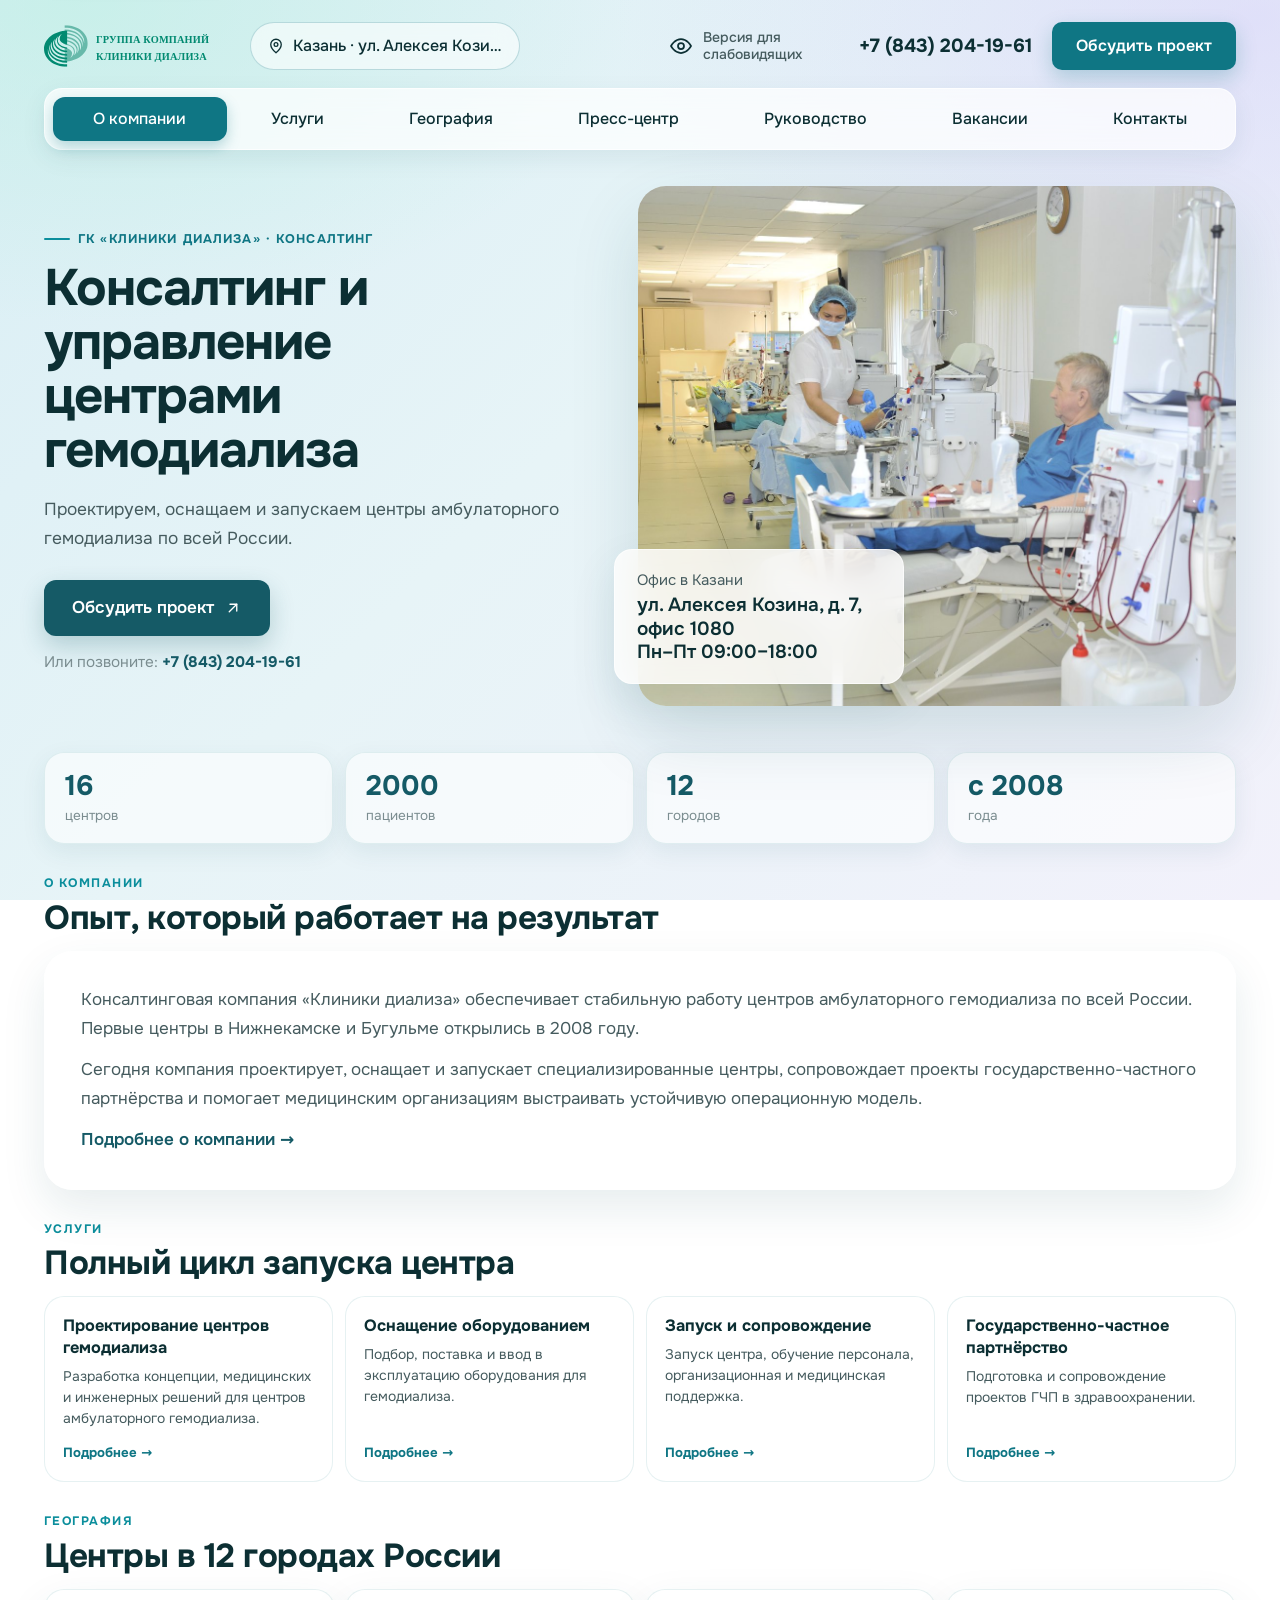
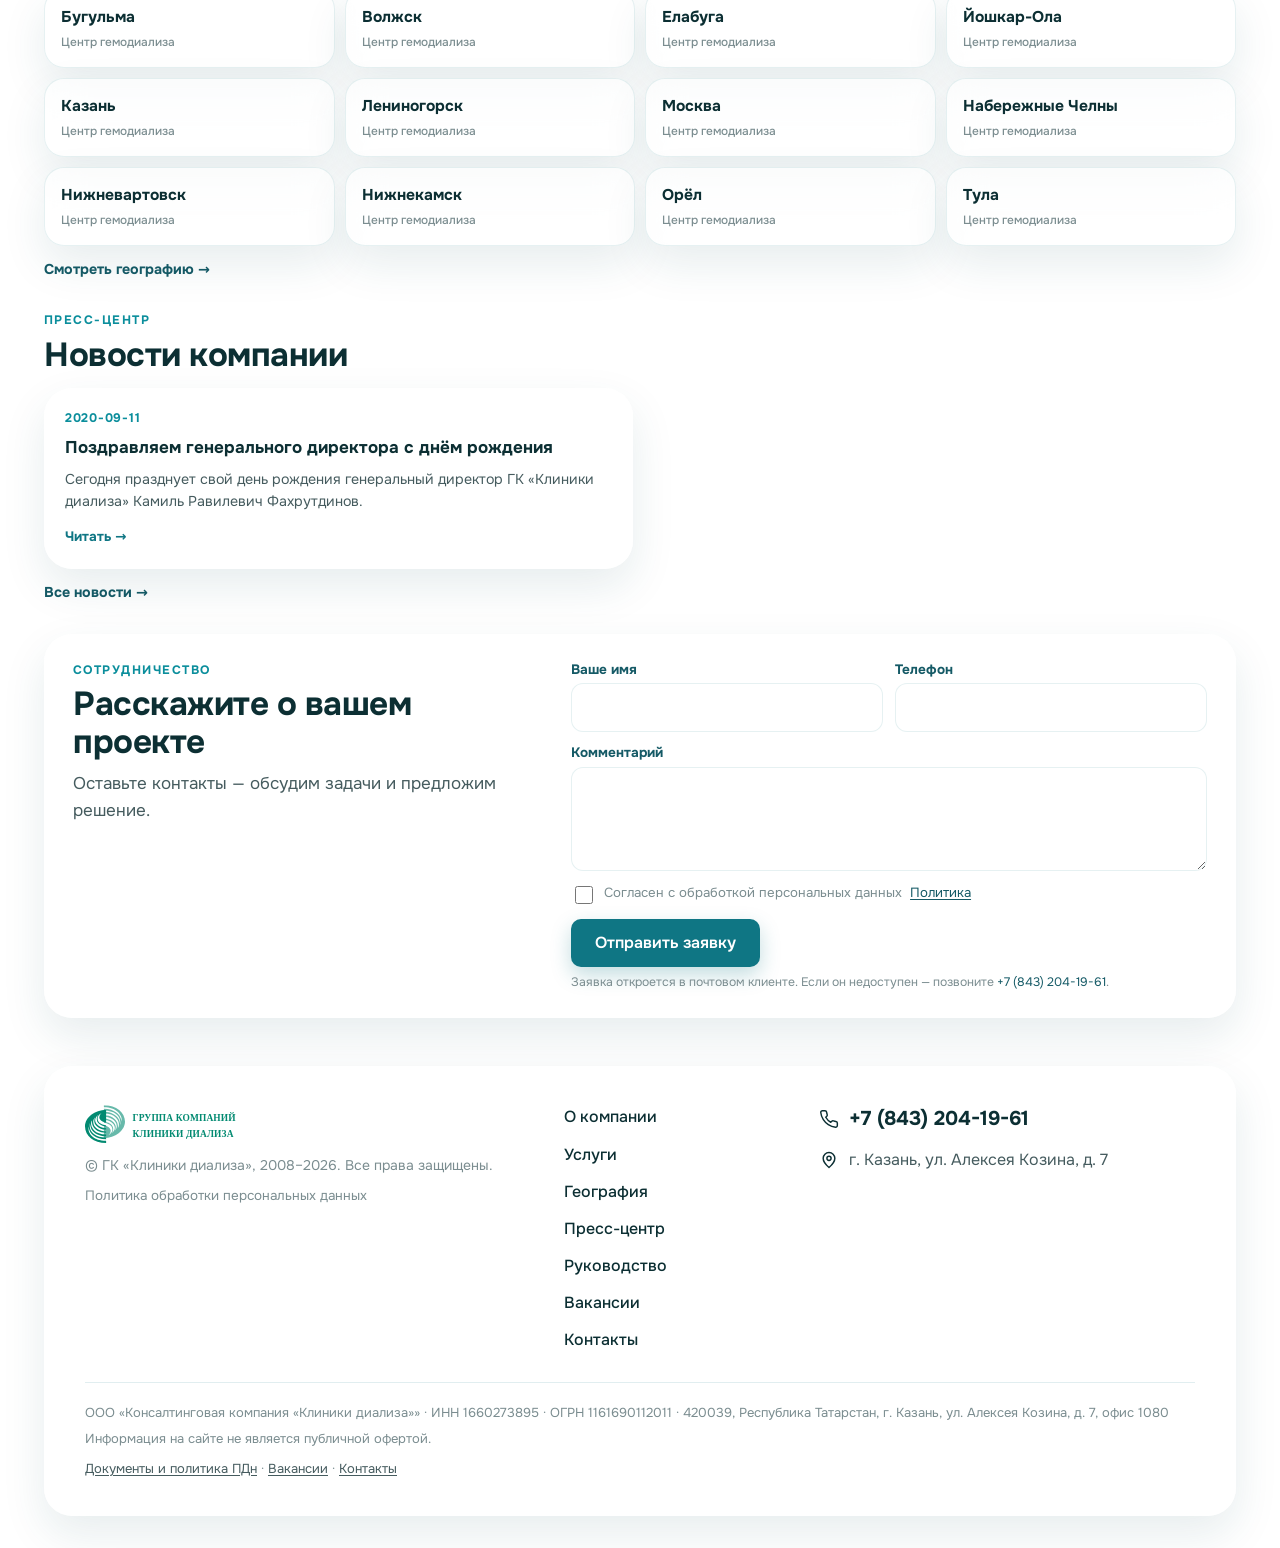
==== index.html @ ff7183f1 "feat: consulting site v2 in Dialam/DiameDika style from admin export" ====
<!DOCTYPE html>
<html lang="ru"><head><meta charset="utf-8"><meta name="viewport" content="width=device-width, initial-scale=1"><title>ГК «Клиники диализа» — консалтинг и управление центрами гемодиализа</title><meta name="description" content="Консалтинговая компания «Клиники диализа»: проектирование, оборудование и запуск центров амбулаторного гемодиализа в России."><link rel="icon" href="assets/img/favicon.ico"><link rel="stylesheet" href="css/base.css"><link rel="stylesheet" href="css/home.css"><link rel="stylesheet" href="css/inner.css"><link rel="stylesheet" href="css/contacts.css"><link rel="stylesheet" href="css/legal-pages.css"><link rel="stylesheet" href="css/diamedika.css"><link rel="stylesheet" href="css/consulting.css"><link rel="canonical" href="https://karpovai9696-spec.github.io/consulting-site-v2/"><meta name="robots" content="index,follow,max-image-preview:large"><meta property="og:type" content="website"><meta property="og:site_name" content="ГК «Клиники диализа»"><meta property="og:title" content="ГК «Клиники диализа» — консалтинг и управление центрами гемодиализа"><meta property="og:description" content="Консалтинговая компания «Клиники диализа»: проектирование, оборудование и запуск центров амбулаторного гемодиализа в России."><meta property="og:url" content="https://karpovai9696-spec.github.io/consulting-site-v2/"><meta property="og:locale" content="ru_RU"><script type="application/ld+json">{"@context": "https://schema.org", "@type": "Organization", "name": "ГК «Клиники диализа»", "url": "https://karpovai9696-spec.github.io/consulting-site-v2/", "telephone": "+7 (843) 204-19-61", "email": "uk.klinika@mail.ru", "address": {"@type": "PostalAddress", "streetAddress": "420039, Республика Татарстан, г. Казань, ул. Алексея Козина, д. 7, офис 1080", "addressCountry": "RU"}}</script></head><body><a href="#main-content" class="skip-link">Перейти к содержанию</a>  <header class="site-header">
    <div class="container">
      <div class="header-top">
        <a href="index.html" class="brand" aria-label="ГК «Клиники диализа» — на главную"><img src="assets/img/logo.svg" width="900" height="222" alt="ГК «Клиники диализа»" class="brand-logo"></a>
        <a href="kontakty.html" class="city-select"><svg class="icon icon--pin" width="24" height="24" viewBox="0 0 24 24" fill="none" stroke="currentColor" stroke-width="1.75" stroke-linecap="round" stroke-linejoin="round" aria-hidden="true"><path d="M12 21s-7-5.75-7-11a7 7 0 1 1 14 0c0 5.25-7 11-7 11z"></path><circle cx="12" cy="10" r="2.5"></circle></svg><span class="city-select__text">Казань · ул. Алексея Козина, 7</span></a>
        <div class="header-right">
          <button type="button" class="a11y-toggle" aria-pressed="false"><svg class="icon icon--eye" width="24" height="24" viewBox="0 0 24 24" fill="none" stroke="currentColor" stroke-width="1.75" stroke-linecap="round" stroke-linejoin="round" aria-hidden="true"><path d="M2 12s3.6-7 10-7 10 7 10 7-3.6 7-10 7-10-7-10-7Z"></path><circle cx="12" cy="12" r="3"></circle></svg><span class="a11y-toggle__label">Версия для слабовидящих</span></button>
          <a href="tel:+78432041961" class="header-phone">+7 (843) 204-19-61</a>
          <a href="kontakty.html#form" class="btn btn--primary header-cta">Обсудить проект</a>
          <button type="button" class="nav-toggle" aria-expanded="false" aria-controls="main-nav" aria-label="Открыть меню навигации"><svg class="icon icon--menu" width="24" height="24" viewBox="0 0 24 24" fill="none" stroke="currentColor" stroke-width="1.8" stroke-linecap="round" stroke-linejoin="round" aria-hidden="true"><path d="M4 7h16"></path><path d="M4 12h16"></path><path d="M4 17h16"></path></svg><svg class="icon icon--close" width="24" height="24" viewBox="0 0 24 24" fill="none" stroke="currentColor" stroke-width="1.8" stroke-linecap="round" stroke-linejoin="round" aria-hidden="true"><path d="M18 6 6 18"></path><path d="m6 6 12 12"></path></svg></button>
        </div>
      </div>
      <nav class="main-nav" id="main-nav" aria-label="Основная навигация"><ul class="nav-list"><li class="nav-item"><a href="index.html" class="nav-link is-active">О компании</a></li><li class="nav-item"><a href="uslugi.html" class="nav-link">Услуги</a></li><li class="nav-item"><a href="geografiya.html" class="nav-link">География</a></li><li class="nav-item"><a href="press.html" class="nav-link">Пресс-центр</a></li><li class="nav-item"><a href="rukovodstvo.html" class="nav-link">Руководство</a></li><li class="nav-item"><a href="vakansii.html" class="nav-link">Вакансии</a></li><li class="nav-item"><a href="kontakty.html" class="nav-link">Контакты</a></li></ul><div class="mobile-nav-extras"><div class="mobile-city-info"><svg class="icon icon--pin" width="24" height="24" viewBox="0 0 24 24" fill="none" stroke="currentColor" stroke-width="1.75" stroke-linecap="round" stroke-linejoin="round" aria-hidden="true"><path d="M12 21s-7-5.75-7-11a7 7 0 1 1 14 0c0 5.25-7 11-7 11z"></path><circle cx="12" cy="10" r="2.5"></circle></svg><span>Казань · ул. Алексея Козина, 7</span></div><div class="mobile-tools-row"><button type="button" class="a11y-toggle a11y-toggle--mobile" aria-pressed="false"><svg class="icon icon--eye" width="24" height="24" viewBox="0 0 24 24" fill="none" stroke="currentColor" stroke-width="1.75" stroke-linecap="round" stroke-linejoin="round" aria-hidden="true"><path d="M2 12s3.6-7 10-7 10 7 10 7-3.6 7-10 7-10-7-10-7Z"></path><circle cx="12" cy="12" r="3"></circle></svg><span class="a11y-toggle__label">Версия для слабовидящих</span></button></div><a href="kontakty.html#form" class="btn btn--primary mobile-cta">Обсудить проект</a></div></nav>
    </div>
  </header><main id="main-content" class="site-main"><div class="container"><section class="hero"><div class="hero-content"><span class="consult-kicker">ГК «Клиники диализа» · консалтинг</span><h1 class="hero-title">Консалтинг и управление центрами гемодиализа</h1><p class="hero-lead">Проектируем, оснащаем и запускаем центры амбулаторного гемодиализа по всей России.</p><div class="hero-actions"><a href="kontakty.html#form" class="btn btn--dark hero-btn"><span>Обсудить проект</span><svg class="icon icon--arrow-up-right" width="24" height="24" viewBox="0 0 24 24" fill="none" stroke="currentColor" stroke-width="1.8" stroke-linecap="round" stroke-linejoin="round" aria-hidden="true"><path d="M7 17 17 7"></path><path d="M8 7h9v9"></path></svg></a></div><div class="hero-note">Или позвоните: <a href="tel:+78432041961">+7 (843) 204-19-61</a></div></div><div class="hero-media"><div class="hero-photo-wrap"><img src="assets/img/hero.jpg" width="1600" height="1065" alt="Эксперты консалтинговой компании «Клиники диализа»" class="hero-photo" loading="eager" fetchpriority="high"></div><div class="hours-card glass-card"><p class="hours-card__label">Офис в Казани</p><p class="hours-card__days">ул. Алексея Козина, д. 7, офис 1080</p><p class="hours-card__time">Пн–Пт 09:00–18:00</p></div></div></section><div class="stats-row"><div class="stat-item"><strong>16</strong><span>центров</span></div><div class="stat-item"><strong>2000</strong><span>пациентов</span></div><div class="stat-item"><strong>12</strong><span>городов</span></div><div class="stat-item"><strong>с 2008</strong><span>года</span></div></div>
<section class="home-section" id="about"><div class="section-heading"><p class="eyebrow">О КОМПАНИИ</p><h2 class="section-title">Опыт, который работает на результат</h2></div><div class="content-card glass-card"><p>Консалтинговая компания «Клиники диализа» обеспечивает стабильную работу центров амбулаторного гемодиализа по всей России. Первые центры в Нижнекамске и Бугульме открылись в 2008 году.</p><p>Сегодня компания проектирует, оснащает и запускает специализированные центры, сопровождает проекты государственно-частного партнёрства и помогает медицинским организациям выстраивать устойчивую операционную модель.</p><p><a href="about.html">Подробнее о компании →</a></p></div></section>
<section class="home-section"><div class="section-heading"><p class="eyebrow">УСЛУГИ</p><h2 class="section-title">Полный цикл запуска центра</h2></div><div class="service-grid"><article class="service-card"><h3>Проектирование центров гемодиализа</h3><p>Разработка концепции, медицинских и инженерных решений для центров амбулаторного гемодиализа.</p><a href="uslugi.html">Подробнее →</a></article><article class="service-card"><h3>Оснащение оборудованием</h3><p>Подбор, поставка и ввод в эксплуатацию оборудования для гемодиализа.</p><a href="uslugi.html">Подробнее →</a></article><article class="service-card"><h3>Запуск и сопровождение</h3><p>Запуск центра, обучение персонала, организационная и медицинская поддержка.</p><a href="uslugi.html">Подробнее →</a></article><article class="service-card"><h3>Государственно-частное партнёрство</h3><p>Подготовка и сопровождение проектов ГЧП в здравоохранении.</p><a href="uslugi.html">Подробнее →</a></article></div></section>
<section class="home-section"><div class="section-heading"><p class="eyebrow">ГЕОГРАФИЯ</p><h2 class="section-title">Центры в 12 городах России</h2></div><div class="geo-grid"><a href="geografiya.html" class="geo-card glass-card"><span>Бугульма</span><small>Центр гемодиализа</small></a><a href="geografiya.html" class="geo-card glass-card"><span>Волжск</span><small>Центр гемодиализа</small></a><a href="geografiya.html" class="geo-card glass-card"><span>Елабуга</span><small>Центр гемодиализа</small></a><a href="geografiya.html" class="geo-card glass-card"><span>Йошкар-Ола</span><small>Центр гемодиализа</small></a><a href="geografiya.html" class="geo-card glass-card"><span>Казань</span><small>Центр гемодиализа</small></a><a href="geografiya.html" class="geo-card glass-card"><span>Лениногорск</span><small>Центр гемодиализа</small></a><a href="geografiya.html" class="geo-card glass-card"><span>Москва</span><small>Центр гемодиализа</small></a><a href="geografiya.html" class="geo-card glass-card"><span>Набережные Челны</span><small>Центр гемодиализа</small></a><a href="geografiya.html" class="geo-card glass-card"><span>Нижневартовск</span><small>Центр гемодиализа</small></a><a href="geografiya.html" class="geo-card glass-card"><span>Нижнекамск</span><small>Центр гемодиализа</small></a><a href="geografiya.html" class="geo-card glass-card"><span>Орёл</span><small>Центр гемодиализа</small></a><a href="geografiya.html" class="geo-card glass-card"><span>Тула</span><small>Центр гемодиализа</small></a></div><p class="section-more"><a href="geografiya.html">Смотреть географию →</a></p></section>
<section class="home-section"><div class="section-heading"><p class="eyebrow">ПРЕСС-ЦЕНТР</p><h2 class="section-title">Новости компании</h2></div><div class="news-list"><article class="news-card glass-card"><p class="news-card__date">2020-09-11</p><h3 class="news-card__title">Поздравляем генерального директора с днём рождения</h3><p class="news-card__text">Сегодня празднует свой день рождения генеральный директор ГК «Клиники диализа» Камиль Равилевич Фахрутдинов.</p><a class="news-card__link" href="press.html">Читать →</a></article></div><p class="section-more"><a href="press.html">Все новости →</a></p></section>
<section class="home-section" id="form"><div class="form-card glass-card"><div><p class="eyebrow">СОТРУДНИЧЕСТВО</p><h2 class="section-title">Расскажите о вашем проекте</h2><p class="muted">Оставьте контакты — обсудим задачи и предложим решение.</p></div><form id="appointment-form" class="simple-form" novalidate><label class="field"><span>Ваше имя</span><input class="input" type="text" name="name" autocomplete="name" required></label><label class="field"><span>Телефон</span><input class="input" type="tel" name="phone" inputmode="tel" autocomplete="tel" required></label><label class="field field--full"><span>Комментарий</span><textarea class="input" name="message" rows="3"></textarea></label><div class="consent"><input type="checkbox" id="form-consent" name="consent" required><label for="form-consent">Согласен с обработкой персональных данных</label><a href="dokumenty.html" class="consent__link">Политика</a></div><button type="submit" class="btn btn--primary">Отправить заявку</button><p class="form-note">Заявка откроется в почтовом клиенте. Если он недоступен — позвоните <a href="tel:+78432041961">+7 (843) 204-19-61</a>.</p><p class="form-alert" id="form-error" role="alert" hidden>Укажите имя, корректный телефон и согласие.</p><p class="form-success" id="form-success" role="status" aria-live="polite" hidden></p></form></div></section></div></main>  <footer class="site-footer"><div class="container"><div class="footer-card glass-card">
    <div class="footer-grid">
      <div class="footer-brand"><a href="index.html" class="footer-logo-link"><img src="assets/img/logo.svg" width="900" height="222" alt="ГК «Клиники диализа»" class="footer-logo"></a><p class="footer-copy">© ГК «Клиники диализа», 2008–2026. Все права защищены.</p><a href="dokumenty.html" class="footer-policy">Политика обработки персональных данных</a></div>
      <nav class="footer-nav" aria-label="Навигация в подвале"><ul class="footer-nav__list"><li><a href="index.html" class="footer-nav__link">О компании</a></li><li><a href="uslugi.html" class="footer-nav__link">Услуги</a></li><li><a href="geografiya.html" class="footer-nav__link">География</a></li><li><a href="press.html" class="footer-nav__link">Пресс-центр</a></li><li><a href="rukovodstvo.html" class="footer-nav__link">Руководство</a></li><li><a href="vakansii.html" class="footer-nav__link">Вакансии</a></li><li><a href="kontakty.html" class="footer-nav__link">Контакты</a></li></ul></nav>
      <div class="footer-contacts"><a href="tel:+78432041961" class="footer-phone"><svg class="icon icon--phone" width="24" height="24" viewBox="0 0 24 24" fill="none" stroke="currentColor" stroke-width="1.75" stroke-linecap="round" stroke-linejoin="round" aria-hidden="true"><path d="M22 16.92v3a2 2 0 0 1-2.18 2 19.79 19.79 0 0 1-8.63-3.07 19.5 19.5 0 0 1-6-6 19.79 19.79 0 0 1-3.07-8.67A2 2 0 0 1 4.11 2h3a2 2 0 0 1 2 1.72 12.84 12.84 0 0 0 .7 2.81 2 2 0 0 1-.45 2.11L8.09 9.91a16 16 0 0 0 6 6l1.27-1.27a2 2 0 0 1 2.11-.45 12.84 12.84 0 0 0 2.81.7A2 2 0 0 1 22 16.92z"></path></svg><span>+7 (843) 204-19-61</span></a><p class="footer-address"><svg class="icon icon--pin" width="24" height="24" viewBox="0 0 24 24" fill="none" stroke="currentColor" stroke-width="1.75" stroke-linecap="round" stroke-linejoin="round" aria-hidden="true"><path d="M12 21s-7-5.75-7-11a7 7 0 1 1 14 0c0 5.25-7 11-7 11z"></path><circle cx="12" cy="10" r="2.5"></circle></svg><span>г. Казань, ул. Алексея Козина, д. 7</span></p></div>
      <div class="footer-emblem"><a href="dokumenty.html" class="footer-emblem__link" aria-label="Документы и реквизиты"><img src="assets/img/logo.svg" width="900" height="222" alt="" class="footer-emblem__img"></a></div>
    </div>
    <div class="footer-legal"><p class="footer-legal__line">ООО «Консалтинговая компания «Клиники диализа»» · ИНН 1660273895 · ОГРН 1161690112011 · 420039, Республика Татарстан, г. Казань, ул. Алексея Козина, д. 7, офис 1080</p><p class="footer-legal__line">Информация на сайте не является публичной офертой.</p><p class="footer-legal__links"><a href="dokumenty.html">Документы и политика ПДн</a> · <a href="vakansii.html">Вакансии</a> · <a href="kontakty.html">Контакты</a></p></div>
  </div></div></footer><script src="js/main.js"></script><script src="js/forms.js"></script></body></html>
---- css/base.css ----
/* ===== FONTS (LOCAL) ===== */
@font-face{font-family:'Onest';font-style:normal;font-weight:400 700;font-display:swap;src:url('../assets/fonts/onest-cyrillic.woff2') format('woff2');unicode-range:U+0301,U+0400-045F,U+0490-0491,U+04B0-04B1,U+2116;}
@font-face{font-family:'Onest';font-style:normal;font-weight:400 700;font-display:swap;src:url('../assets/fonts/onest-latin.woff2') format('woff2');unicode-range:U+0000-00FF,U+0131,U+0152-0153,U+02BB-02BC,U+02C6,U+02DA,U+02DC,U+0304,U+0308,U+0329,U+2000-206F,U+20AC,U+2122,U+2191,U+2193,U+2212,U+2215,U+FEFF,U+FFFD;}

/* ===== DESIGN TOKENS ===== */
:root {
  --font: 'Onest', system-ui, -apple-system, 'Segoe UI', Roboto, Arial, sans-serif;
  --ink: #0c2f33;
  --text: #455b5e;
  --muted: #7b8d90;
  --teal-800: #155a66;
  --teal-700: #0f7684;
  --teal-600: #0b8e9c;
  --teal-100: #d9eef3;
  --teal-050: #eaf5f8;
  --green-100: #b9f5c9;
  --green-700: #1d6b36;
  --green-dot: #28a44d;
  --card: rgba(255, 255, 255, 0.72);
  --card-strong: rgba(255, 255, 255, 0.90);
  --border: rgba(15, 118, 132, 0.10);
  --shadow-sm: 0 8px 24px rgba(15, 80, 88, 0.08);
  --shadow-md: 0 18px 44px rgba(15, 80, 88, 0.10);
  --shadow-lg: 0 30px 70px rgba(15, 80, 88, 0.14);
  --r-xs: 10px;
  --r-sm: 14px;
  --r-md: 20px;
  --r-lg: 28px;
  --r-pill: 999px;
  --container: 1240px;
  --pad: 24px;
}

/* ===== RESET & BASE ===== */
*,
*::before,
*::after {
  box-sizing: border-box;
}

html {
  font-size: 17px;
  -webkit-text-size-adjust: 100%;
  scroll-behavior: smooth;
}

body {
  margin: 0;
  min-height: 100vh;
  display: flex;
  flex-direction: column;
  font-family: var(--font);
  font-size: 1rem;
  font-weight: 400;
  line-height: 1.6;
  color: var(--text);
  background:
    radial-gradient(900px 520px at 6% 0%, rgba(186, 240, 224, 0.55), transparent 62%),
    radial-gradient(1000px 620px at 98% 2%, rgba(214, 205, 250, 0.50), transparent 64%),
    linear-gradient(135deg, #d9eef5 0%, #e7f4f7 46%, #f2f1fb 100%);
  background-attachment: fixed;
}

::selection {
  background-color: var(--teal-100);
  color: var(--ink);
}

img,
svg {
  display: block;
  max-width: 100%;
}

img {
  height: auto;
}

h1,
h2,
h3,
h4,
p,
ul,
ol {
  margin: 0;
}

ul,
ol {
  padding: 0;
  list-style: none;
}

a {
  color: inherit;
  text-decoration: none;
  transition: color 0.18s ease, background-color 0.18s ease, border-color 0.18s ease, box-shadow 0.18s ease;
}

button,
input,
textarea,
select {
  font: inherit;
  color: inherit;
}

button {
  cursor: pointer;
  background: none;
  border: none;
  padding: 0;
}

:focus-visible {
  outline: 2px solid var(--teal-700);
  outline-offset: 3px;
}

[hidden] {
  display: none;
}

/* ===== TYPOGRAPHY & UTILITIES ===== */
h1,
h2,
h3,
h4 {
  color: var(--ink);
}

.section-title {
  font-size: clamp(1.529rem, 2.6vw, 2.118rem);
  font-weight: 700;
  line-height: 1.15;
  letter-spacing: -0.015em;
  color: var(--ink);
}

.container {
  width: 100%;
  max-width: var(--container);
  margin: 0 auto;
  padding: 0 var(--pad);
}

.site-main {
  flex: 1 0 auto;
}

.skip-link {
  position: absolute;
  top: -100px;
  left: var(--pad);
  z-index: 1000;
  padding: 10px 18px;
  background-color: var(--teal-800);
  color: #ffffff;
  font-size: 0.941rem;
  font-weight: 600;
  border-radius: var(--r-xs);
  box-shadow: var(--shadow-md);
  transition: top 0.18s ease;
}

.skip-link:focus {
  top: 12px;
  outline: 2px solid #ffffff;
  outline-offset: 2px;
}

.glass-card {
  background: var(--card);
  backdrop-filter: blur(18px);
  -webkit-backdrop-filter: blur(18px);
  border: 1px solid rgba(255, 255, 255, 0.65);
  border-radius: var(--r-lg);
  box-shadow: var(--shadow-md);
}

.icon {
  flex-shrink: 0;
}

/* ===== SHARED UTILITIES & STATUS ===== */
.sr-only {
  position: absolute;
  width: 1px;
  height: 1px;
  padding: 0;
  margin: -1px;
  overflow: hidden;
  clip: rect(0, 0, 0, 0);
  white-space: nowrap;
  border: 0;
}

.status {
  margin-top: 10px;
  display: inline-flex;
  align-items: center;
  gap: 8px;
  padding: 5px 12px;
  border-radius: var(--r-pill);
  background-color: #d9f7dd;
  color: #256b34;
  font-size: 0.824rem;
  font-weight: 600;
  line-height: 1.2;
}

.status__dot {
  width: 8px;
  height: 8px;
  border-radius: 50%;
  background-color: var(--green-dot);
  flex-shrink: 0;
}

.status.is-closed {
  background-color: #e4eaec;
  color: #526366;
}

.status.is-closed .status__dot {
  background-color: #8c9ea1;
}

/* ===== BUTTONS ===== */
.btn {
  display: inline-flex;
  align-items: center;
  justify-content: center;
  gap: 10px;
  font-size: 0.941rem;
  font-weight: 600;
  line-height: 1.2;
  border-radius: var(--r-xs);
  text-align: center;
  white-space: nowrap;
  transition: background-color 0.18s ease, color 0.18s ease, box-shadow 0.18s ease, transform 0.15s ease;
}

.btn--primary {
  height: 48px;
  padding: 0 24px;
  background-color: var(--teal-700);
  color: #ffffff;
  border-radius: var(--r-xs);
  box-shadow: 0 8px 20px rgba(15, 118, 132, 0.25);
}

.btn--primary:hover {
  background-color: var(--teal-800);
}

.btn--dark {
  height: 56px;
  padding: 0 28px;
  background-color: var(--teal-800);
  color: #ffffff;
  font-size: 1rem;
  font-weight: 600;
  border-radius: 12px;
  box-shadow: 0 10px 24px rgba(21, 90, 102, 0.24);
}

.btn--dark:hover {
  background-color: var(--ink);
}

.btn--pale {
  height: 48px;
  padding: 0 22px;
  background-color: var(--teal-100);
  color: var(--ink);
  font-size: 0.941rem;
  font-weight: 500;
  border-radius: var(--r-pill);
}

.btn--pale:hover {
  background-color: #c5e5ed;
}

/* ===== HEADER ===== */
.site-header {
  padding-top: 22px;
  position: relative;
  z-index: 100;
}

.header-top {
  display: flex;
  align-items: center;
  gap: 20px;
  margin-bottom: 18px;
}

.brand {
  display: inline-flex;
  align-items: center;
  flex-shrink: 0;
  border-radius: var(--r-xs);
}

.brand-logo {
  height: 46px;
  width: auto;
}

/* City Switcher */
.city-switcher {
  position: relative;
  flex-shrink: 0;
}

.city-select {
  display: inline-flex;
  align-items: center;
  gap: 8px;
  height: 48px;
  padding: 0 16px;
  background: rgba(255, 255, 255, 0.58);
  backdrop-filter: blur(12px);
  -webkit-backdrop-filter: blur(12px);
  border: 1px solid rgba(15, 118, 132, 0.24);
  border-radius: var(--r-pill);
  color: var(--ink);
  font-size: 0.941rem;
  font-weight: 500;
  transition: background-color 0.18s ease, border-color 0.18s ease, box-shadow 0.18s ease;
}

.city-select:hover {
  background: rgba(255, 255, 255, 0.85);
  border-color: var(--teal-700);
}

.city-select .icon--pin {
  width: 18px;
  height: 18px;
  color: var(--ink);
}

.city-select .icon--chevron {
  width: 18px;
  height: 18px;
  color: var(--text);
  transition: transform 0.2s ease;
}

.city-select[aria-expanded="true"] .icon--chevron {
  transform: rotate(180deg);
}

.city-menu {
  position: absolute;
  top: calc(100% + 8px);
  left: 0;
  width: 310px;
  padding: 8px;
  background: var(--card-strong);
  backdrop-filter: blur(20px);
  -webkit-backdrop-filter: blur(20px);
  border: 1px solid rgba(255, 255, 255, 0.8);
  border-radius: var(--r-md);
  box-shadow: var(--shadow-md);
  z-index: 120;
}

.city-menu__item + .city-menu__item {
  margin-top: 4px;
}

.city-menu__option {
  width: 100%;
  display: flex;
  align-items: center;
  justify-content: space-between;
  gap: 12px;
  padding: 10px 12px;
  border-radius: 12px;
  text-align: left;
}

a.city-menu__option {
  color: inherit;
  text-decoration: none;
}

a.city-menu__option:hover {
  background-color: var(--teal-050);
}

.city-menu__option.is-current {
  background-color: var(--teal-050);
  color: var(--ink);
}

.city-menu__option.is-current:hover {
  background-color: var(--teal-100);
}

.city-menu__option.is-disabled {
  color: var(--muted);
  cursor: not-allowed;
}

.city-menu__info {
  display: flex;
  flex-direction: column;
  gap: 2px;
}

.city-menu__name {
  font-size: 0.941rem;
  font-weight: 600;
  color: var(--ink);
}

.city-menu__option.is-disabled .city-menu__name {
  color: var(--text);
  font-weight: 500;
}

.city-menu__addr {
  font-size: 0.824rem;
  color: var(--muted);
}

.city-menu__Option-check,
.city-menu .icon--check {
  width: 18px;
  height: 18px;
  color: var(--teal-700);
}

.city-menu__badge {
  font-size: 0.765rem;
  font-weight: 500;
  color: var(--muted);
  background: rgba(123, 141, 144, 0.14);
  padding: 2px 8px;
  border-radius: var(--r-pill);
}

/* Header Right Group */
.header-right {
  margin-left: auto;
  display: flex;
  align-items: center;
  gap: 20px;
}

.a11y-toggle {
  display: inline-flex;
  align-items: center;
  gap: 10px;
  padding: 6px 10px;
  border-radius: var(--r-xs);
  color: var(--text);
  font-size: 0.824rem;
  font-weight: 500;
  line-height: 1.2;
  text-align: left;
  transition: background-color 0.18s ease, color 0.18s ease;
}

.a11y-toggle:hover {
  color: var(--ink);
  background-color: rgba(255, 255, 255, 0.55);
}

.a11y-toggle .icon--eye {
  width: 24px;
  height: 24px;
  color: var(--ink);
}

.a11y-toggle__label {
  max-width: 7.4rem;
}

.search-btn {
  width: 40px;
  height: 40px;
  border-radius: 50%;
  display: inline-flex;
  align-items: center;
  justify-content: center;
  background: rgba(255, 255, 255, 0.6);
  border: 1px solid rgba(15, 118, 132, 0.18);
  color: var(--ink);
  flex-shrink: 0;
}

.search-btn:hover {
  background: rgba(255, 255, 255, 0.9);
  border-color: var(--teal-700);
  color: var(--teal-700);
}

.search-btn .icon--search {
  width: 20px;
  height: 20px;
}

.header-phone {
  font-size: 1.118rem;
  font-weight: 700;
  color: var(--ink);
  white-space: nowrap;
  border-radius: 6px;
}

.header-phone:hover {
  color: var(--teal-700);
}

/* Mobile Toggle Button */
.nav-toggle {
  display: none;
  width: 44px;
  height: 44px;
  align-items: center;
  justify-content: center;
  border-radius: var(--r-xs);
  background: rgba(255, 255, 255, 0.75);
  border: 1px solid rgba(15, 118, 132, 0.2);
  color: var(--ink);
}

.nav-toggle .icon--close {
  display: none;
}

.nav-toggle[aria-expanded="true"] .icon--menu {
  display: none;
}

.nav-toggle[aria-expanded="true"] .icon--close {
  display: block;
}

/* Main Navigation Bar */
.main-nav {
  background: rgba(255, 255, 255, 0.72);
  backdrop-filter: blur(18px);
  -webkit-backdrop-filter: blur(18px);
  border: 1px solid rgba(255, 255, 255, 0.72);
  border-radius: 18px;
  padding: 8px;
  box-shadow: var(--shadow-sm);
}

.nav-list {
  display: flex;
  align-items: center;
  gap: 4px;
}

.nav-item {
  flex: 1 1 auto;
  display: flex;
}

.nav-link {
  flex: 1;
  display: inline-flex;
  align-items: center;
  justify-content: center;
  text-align: center;
  padding: 12px 10px;
  border-radius: 12px;
  font-size: 0.941rem;
  font-weight: 500;
  line-height: 1.25;
  color: var(--ink);
  white-space: nowrap;
}

.nav-link:hover {
  background-color: rgba(15, 118, 132, 0.08);
  color: var(--teal-800);
}

.nav-link.is-active {
  background-color: var(--teal-700);
  color: #ffffff;
  box-shadow: 0 6px 14px rgba(15, 118, 132, 0.28);
}

.mobile-nav-extras {
  display: none;
}

/* ===== CONSENT COMPONENT (FOR FORMS ON NEXT STEPS) =====
   Шаблон разметки:
   <label class="consent">
     <input type="checkbox" class="consent__checkbox" name="consent" required>
     <span class="consent__text">
       Я даю согласие на обработку персональных данных в соответствии с
       <a href="politika-obrabotki-pdn.html">политикой обработки персональных данных</a>
       и <a href="soglasie-na-obrabotku-pdn.html">согласием на обработку персональных данных</a>.
     </span>
   </label>
*/
.consent {
  display: flex;
  align-items: flex-start;
  gap: 10px;
  font-size: 0.82rem;
  line-height: 1.5;
  color: var(--muted);
  cursor: pointer;
}

.consent input[type="checkbox"],
.consent__checkbox {
  width: 18px;
  height: 18px;
  margin-top: 2px;
  flex-shrink: 0;
  accent-color: var(--teal-700);
  cursor: pointer;
}

.consent a {
  color: var(--text);
  text-decoration: underline;
  text-underline-offset: 2px;
}

.consent a:hover {
  color: var(--teal-700);
}

/* ===== FOOTER ===== */
.site-footer {
  margin-top: 48px;
  padding-bottom: 32px;
}

.footer-card {
  padding: 36px 40px;
  border-radius: var(--r-lg);
  box-shadow: var(--shadow-md);
}

.footer-grid {
  display: grid;
  grid-template-columns: minmax(0, 1.3fr) minmax(0, 0.65fr) minmax(0, 1fr) auto;
  gap: 32px;
  align-items: start;
}

.footer-brand {
  display: flex;
  flex-direction: column;
  align-items: flex-start;
  gap: 10px;
}

.footer-logo {
  height: 42px;
  width: auto;
}

.footer-copy {
  font-size: 0.824rem;
  line-height: 1.45;
  color: var(--muted);
}

.footer-policy {
  font-size: 0.794rem;
  line-height: 1.45;
  color: var(--muted);
}

.footer-policy:hover {
  color: var(--teal-700);
}

.footer-nav__list {
  display: flex;
  flex-direction: column;
  gap: 10px;
}

.footer-nav__link {
  font-size: 0.941rem;
  font-weight: 500;
  color: var(--ink);
}

.footer-nav__link:hover {
  color: var(--teal-700);
}

.footer-contacts {
  display: flex;
  flex-direction: column;
  gap: 12px;
}

.footer-phone {
  display: inline-flex;
  align-items: center;
  gap: 10px;
  font-size: 1.176rem;
  font-weight: 700;
  color: var(--ink);
}

.footer-phone:hover {
  color: var(--teal-700);
}

.footer-phone .icon--phone {
  width: 20px;
  height: 20px;
  color: var(--ink);
}

.footer-address {
  display: flex;
  align-items: flex-start;
  gap: 10px;
  font-size: 0.941rem;
  color: var(--text);
}

.footer-address .icon--pin {
  width: 20px;
  height: 20px;
  margin-top: 3px;
  color: var(--ink);
}

.footer-emblem__link {
  display: inline-block;
  border-radius: var(--r-xs);
}

.footer-emblem__img {
  height: 96px;
  width: auto;
}

/* Mandatory Legal Block in Footer */
.footer-legal {
  border-top: 1px solid rgba(15, 118, 132, 0.12);
  margin-top: 28px;
  padding-top: 20px;
  font-size: 0.765rem;
  line-height: 1.55;
  color: var(--muted);
  display: flex;
  flex-direction: column;
  gap: 6px;
}

.footer-legal a {
  color: var(--text);
  text-decoration: underline;
  text-underline-offset: 2px;
}

.footer-legal a:hover {
  color: var(--teal-700);
}

.footer-legal__links {
  margin-top: 4px;
}

/* ===== VISUALLY IMPAIRED MODE (a11y-mode) ===== */
html.a11y-mode {
  font-size: 21px;
  --ink: #000000;
  --text: #000000;
  --muted: #000000;
  --teal-800: #000000;
  --teal-700: #000000;
  --teal-600: #000000;
  --teal-100: #ffffff;
  --teal-050: #ffffff;
  --green-100: #ffffff;
  --green-700: #000000;
  --card: #ffffff;
  --card-strong: #ffffff;
  --border: #000000;
  --shadow-sm: none;
  --shadow-md: none;
  --shadow-lg: none;
}

html.a11y-mode body {
  background: #ffffff;
  color: #000000;
}

html.a11y-mode a {
  text-decoration: underline;
  text-underline-offset: 3px;
}

html.a11y-mode .header-top {
  flex-wrap: wrap;
  gap: 14px;
}

html.a11y-mode .nav-list {
  flex-wrap: wrap;
}

html.a11y-mode .glass-card,
html.a11y-mode .main-nav,
html.a11y-mode .footer-card,
html.a11y-mode .city-menu {
  background: #ffffff;
  backdrop-filter: none;
  -webkit-backdrop-filter: none;
  border: 2px solid #000000;
  box-shadow: none;
}

html.a11y-mode .city-select,
html.a11y-mode .a11y-toggle,
html.a11y-mode .search-btn,
html.a11y-mode .nav-toggle,
html.a11y-mode .nav-link {
  background: #ffffff;
  color: #000000;
  border: 2px solid #000000;
  box-shadow: none;
}

html.a11y-mode .btn--primary,
html.a11y-mode .btn--dark,
html.a11y-mode .nav-link.is-active,
html.a11y-mode .a11y-toggle[aria-pressed="true"] {
  background: #000000;
  color: #ffffff;
  border: 2px solid #000000;
  box-shadow: none;
}

html.a11y-mode .a11y-toggle[aria-pressed="true"] .icon--eye {
  color: #ffffff;
}

html.a11y-mode .a11y-toggle__label {
  max-width: none;
}

html.a11y-mode .footer-legal {
  border-top: 2px solid #000000;
}

/* ===== RESPONSIVE: HEADER & FOOTER ===== */
@media (max-width: 1200px) {
  :root {
    --pad: 22px;
  }

  .header-top {
    gap: 12px;
  }

  .header-right {
    gap: 12px;
  }

  .city-select {
    padding: 0 14px;
  }

  .btn--primary {
    padding: 0 18px;
  }

  .nav-link {
    padding: 11px 6px;
    font-size: 0.882rem;
  }
}

@media (max-width: 1100px) {
  .header-right .a11y-toggle {
    width: 40px;
    height: 40px;
    padding: 0;
    justify-content: center;
    border-radius: 50%;
    background: rgba(255, 255, 255, 0.6);
    border: 1px solid rgba(15, 118, 132, 0.18);
  }

  .header-right .a11y-toggle .a11y-toggle__label {
    position: absolute;
    width: 1px;
    height: 1px;
    margin: -1px;
    padding: 0;
    overflow: hidden;
    clip: rect(0 0 0 0);
    clip-path: inset(50%);
    white-space: nowrap;
    border: 0;
  }

  .header-right .a11y-toggle[aria-pressed="true"] {
    background: var(--teal-800);
    border-color: var(--teal-800);
    color: #ffffff;
  }

  .header-right .a11y-toggle[aria-pressed="true"] .icon--eye {
    color: #ffffff;
  }
}

@media (max-width: 980px) {
  .site-header {
    padding-top: 16px;
  }

  .header-top {
    margin-bottom: 0;
  }

  .city-switcher,
  .header-right .a11y-toggle,
  .header-right .search-btn,
  .header-cta {
    display: none;
  }

  .nav-toggle {
    display: inline-flex;
  }

  .main-nav {
    display: none;
    margin-top: 14px;
    padding: 18px;
    background: var(--card-strong);
    border-radius: var(--r-md);
    box-shadow: var(--shadow-md);
  }

  .main-nav.is-open {
    display: block;
  }

  .nav-list {
    flex-direction: column;
    align-items: stretch;
    gap: 6px;
  }

  .nav-link {
    justify-content: flex-start;
    text-align: left;
    padding: 12px 14px;
    font-size: 1rem;
  }

  .mobile-nav-extras {
    display: flex;
    flex-direction: column;
    gap: 14px;
    margin-top: 16px;
    padding-top: 16px;
    border-top: 1px solid rgba(15, 118, 132, 0.14);
  }

  .mobile-city-info {
    display: flex;
    align-items: center;
    gap: 8px;
    font-size: 0.941rem;
    font-weight: 500;
    color: var(--ink);
  }

  .mobile-city-info .icon--pin {
    width: 20px;
    height: 20px;
    color: var(--teal-700);
  }

  .mobile-tools-row {
    display: flex;
    flex-wrap: wrap;
    align-items: center;
    gap: 12px;
  }

  .a11y-toggle--mobile {
    display: inline-flex;
    background: rgba(15, 118, 132, 0.08);
    padding: 10px 14px;
    border-radius: 12px;
  }

  .a11y-toggle--mobile .a11y-toggle__label {
    max-width: none;
  }

  .mobile-search-link {
    display: inline-flex;
    align-items: center;
    gap: 8px;
    padding: 10px 14px;
    border-radius: 12px;
    background: rgba(15, 118, 132, 0.08);
    font-size: 0.882rem;
    font-weight: 500;
    color: var(--ink);
  }

  .mobile-search-link .icon--search {
    width: 20px;
    height: 20px;
  }

  .mobile-cta {
    width: 100%;
  }

  .footer-card {
    padding: 28px;
  }

  .footer-grid {
    grid-template-columns: repeat(2, minmax(0, 1fr));
    gap: 24px;
  }
}

@media (max-width: 620px) {
  :root {
    --pad: 20px;
  }

  .brand-logo {
    height: 36px;
  }

  .header-phone {
    font-size: 0.941rem;
  }

  .footer-card {
    padding: 22px 20px;
  }

  .footer-grid {
    grid-template-columns: 1fr;
    gap: 22px;
  }

  .footer-emblem__img {
    height: 80px;
  }
}

@media (max-width: 400px) {
  .header-top {
    gap: 8px;
  }

  .brand-logo {
    height: 32px;
  }

  .header-phone {
    font-size: 0.85rem;
  }
}
---- css/home.css ----
/* ===== HERO ===== */
.hero {
  margin-top: 36px;
  display: grid;
  grid-template-columns: minmax(0, 0.92fr) minmax(0, 1.08fr);
  gap: 40px;
  align-items: center;
}

.hero-content {
  display: flex;
  flex-direction: column;
  align-items: flex-start;
}

.hero-title {
  max-width: 520px;
  font-size: clamp(2.235rem, 4.5vw, 3.412rem);
  font-weight: 700;
  line-height: 1.05;
  letter-spacing: -0.02em;
  color: var(--ink);
}

.oms-badge {
  margin-top: 26px;
  display: inline-flex;
  align-items: center;
  gap: 12px;
  padding: 8px 20px 8px 10px;
  background-color: var(--green-100);
  color: var(--green-700);
  border-radius: var(--r-pill);
  font-size: 0.941rem;
  font-weight: 600;
  line-height: 1.25;
  box-shadow: 0 8px 22px rgba(29, 107, 54, 0.12);
}

.oms-badge__icon-wrap {
  width: 28px;
  height: 28px;
  border-radius: 50%;
  background-color: #ffffff;
  display: inline-flex;
  align-items: center;
  justify-content: center;
  flex-shrink: 0;
}

.oms-badge__gerb {
  width: 18px;
  height: 18px;
  object-fit: contain;
}

.hero-actions {
  margin-top: 28px;
}

.hero-btn .icon--arrow-up-right {
  width: 18px;
  height: 18px;
}

.hero-media {
  position: relative;
  padding-left: 24px;
  padding-bottom: 12px;
}

.hero-photo-wrap {
  border-radius: var(--r-lg);
  overflow: hidden;
  box-shadow: var(--shadow-lg);
  background-color: var(--teal-050);
}

.hero-photo {
  width: 100%;
  aspect-ratio: 1.15 / 1;
  object-fit: cover;
}

.hours-card {
  position: absolute;
  left: 0;
  bottom: 34px;
  width: 300px;
  max-width: 100%;
  padding: 18px 22px;
  border-radius: 18px;
  background: rgba(255, 255, 255, 0.82);
  box-shadow: var(--shadow-md);
}

.hours-card__label {
  font-size: 0.882rem;
  color: var(--text);
  margin-bottom: 2px;
}

.hours-card__days {
  font-size: 1.118rem;
  font-weight: 600;
  line-height: 1.25;
  color: var(--ink);
}

.hours-card__time {
  font-size: 1.118rem;
  font-weight: 600;
  line-height: 1.25;
  color: var(--ink);
}


/* ===== LEADERSHIP ===== */
.leadership {
  margin-top: 32px;
  padding: 34px 36px;
}

.leadership .section-title {
  margin-bottom: 22px;
}

.staff-grid {
  display: grid;
  grid-template-columns: repeat(3, minmax(0, 1fr)) minmax(0, 1.45fr);
  gap: 24px;
  align-items: start;
}

.staff-card {
  display: flex;
  flex-direction: column;
}

.staff-card__media {
  border-radius: 18px;
  overflow: hidden;
  background-color: var(--teal-050);
}

.staff-card__img {
  width: 100%;
  aspect-ratio: 7 / 8;
  object-fit: cover;
  object-position: center top;
}

.staff-card__img--team {
  aspect-ratio: 4 / 3;
  object-position: center center;
}

.staff-card__caption {
  margin-top: 12px;
}

.staff-card__role {
  font-size: 0.853rem;
  line-height: 1.35;
  color: var(--muted);
}

.staff-card__name {
  margin-top: 2px;
  font-size: 1.059rem;
  font-weight: 600;
  line-height: 1.3;
  color: var(--ink);
}

.staff-card__team-label {
  font-size: 0.941rem;
  line-height: 1.4;
  color: var(--muted);
}

/* ===== DOCUMENTS & CONTACTS ROW ===== */
.home-bottom-grid {
  margin-top: 24px;
  display: grid;
  grid-template-columns: minmax(0, 0.85fr) minmax(0, 1.15fr);
  gap: 24px;
  align-items: stretch;
}

.docs-card,
.contacts-card {
  padding: 32px;
  display: flex;
  flex-direction: column;
}

.docs-card .section-title,
.contacts-card .section-title {
  margin-bottom: 20px;
}

.docs-list {
  display: flex;
  flex-direction: column;
  gap: 12px;
}

.doc-btn {
  width: 100%;
  min-height: 56px;
  padding: 12px 18px;
  display: flex;
  align-items: center;
  gap: 12px;
  border-radius: var(--r-sm);
  background-color: #e4eaf1;
  color: var(--ink);
  font-size: 0.971rem;
  font-weight: 500;
  line-height: 1.3;
}

.doc-btn:hover {
  background-color: #d8e1ea;
}

.doc-btn .icon--pdf {
  width: 22px;
  height: 22px;
  color: var(--teal-700);
}

.map-preview {
  display: block;
  border-radius: 18px;
  overflow: hidden;
  flex: 1;
  background-color: var(--teal-050);
}

.map-preview__img {
  width: 100%;
  height: 100%;
  aspect-ratio: 2.85 / 1;
  object-fit: cover;
  transition: transform 0.25s ease;
}

.map-preview:hover .map-preview__img {
  transform: scale(1.02);
}

/* ===== VISUALLY IMPAIRED MODE OVERRIDES (HOME) ===== */
html.a11y-mode .oms-badge,
html.a11y-mode .status,
html.a11y-mode .status.is-closed,
html.a11y-mode .doc-btn,
html.a11y-mode .hours-card {
  background: #ffffff;
  color: #000000;
  border: 2px solid #000000;
  box-shadow: none;
}

html.a11y-mode .status__dot,
html.a11y-mode .status.is-closed .status__dot {
  background-color: #000000;
}

html.a11y-mode .hero-photo-wrap,
html.a11y-mode .staff-card__media,
html.a11y-mode .map-preview {
  border: 2px solid #000000;
  box-shadow: none;
}

/* ===== RESPONSIVE: HOME ===== */
@media (max-width: 1200px) {
  .hero {
    gap: 32px;
  }
}

@media (max-width: 980px) {
  .hero {
    grid-template-columns: 1fr;
    gap: 28px;
  }

  .hero-title {
    max-width: 100%;
  }

  .hero-media {
    padding-left: 16px;
  }

  .staff-grid {
    grid-template-columns: repeat(2, minmax(0, 1fr));
  }

  .staff-card__img--team {
    aspect-ratio: 7 / 8;
  }

  .home-bottom-grid {
    grid-template-columns: 1fr;
  }
}

@media (max-width: 620px) {
  .hero {
    margin-top: 24px;
  }

  .hero-title {
    font-size: 2.176rem;
  }

  .hero-actions {
    width: 100%;
  }

  .hero-btn {
    width: 100%;
  }

  .hero-media {
    padding-left: 0;
    padding-bottom: 0;
  }

  .hours-card {
    position: relative;
    bottom: auto;
    left: auto;
    width: 100%;
    margin-top: -16px;
    background: var(--card-strong);
  }

  .leadership,
  .docs-card,
  .contacts-card {
    padding: 22px 20px;
  }

  .staff-grid {
    grid-template-columns: 1fr;
    gap: 20px;
  }

  .staff-card__img--team {
    aspect-ratio: 4 / 3;
  }
}
---- css/inner.css ----
/* ===== INNER PAGE LAYOUT ===== */
.inner-layout {
  display: grid;
  grid-template-columns: 280px minmax(0, 1fr);
  gap: 28px;
  align-items: start;
  margin-top: 32px;
}

.content-col {
  min-width: 0;
}

/* ===== SIDEBAR ===== */
.sidebar {
  position: sticky;
  top: 24px;
}

.sidebar__list {
  display: flex;
  flex-direction: column;
  gap: 10px;
}

.sidebar__item {
  display: flex;
}

.sidebar-link {
  width: 100%;
  display: flex;
  align-items: center;
  gap: 12px;
  padding: 13px 20px;
  border-radius: var(--r-sm);
  background: rgba(255, 255, 255, 0.56);
  backdrop-filter: blur(14px);
  -webkit-backdrop-filter: blur(14px);
  border: 1px solid rgba(15, 118, 132, 0.10);
  color: var(--ink);
  font-size: 0.941rem;
  font-weight: 500;
  line-height: 1.3;
  transition: background-color 0.18s ease, color 0.18s ease, border-color 0.18s ease, box-shadow 0.18s ease;
}

a.sidebar-link:hover {
  background: rgba(255, 255, 255, 0.86);
  border-color: rgba(15, 118, 132, 0.28);
  color: var(--teal-800);
}

.sidebar-link.is-active {
  background-color: var(--teal-700);
  border-color: var(--teal-700);
  color: #ffffff;
  font-weight: 600;
  box-shadow: 0 8px 20px rgba(15, 118, 132, 0.24);
}

/* ===== BREADCRUMBS ===== */
.breadcrumbs {
  margin-bottom: 14px;
}

.breadcrumbs__list {
  display: flex;
  flex-wrap: wrap;
  align-items: center;
  gap: 8px;
  font-size: 0.88rem;
  line-height: 1.4;
  color: var(--muted);
}

.breadcrumbs__link {
  color: var(--muted);
}

.breadcrumbs__link:hover {
  color: var(--teal-700);
}

.breadcrumbs__sep {
  color: var(--muted);
  user-select: none;
}

.breadcrumbs__current {
  color: var(--text);
  font-weight: 500;
}

/* ===== PAGE TITLE & CONTENT STACK ===== */
.page-title {
  font-size: clamp(1.88rem, 3.2vw, 2.59rem);
  font-weight: 700;
  line-height: 1.1;
  letter-spacing: -0.02em;
  color: var(--ink);
  margin-bottom: 22px;
}

.content-stack {
  display: flex;
  flex-direction: column;
  gap: 24px;
}

.content-card {
  padding: 34px 36px;
  border-radius: var(--r-lg);
}

.content-card__title {
  font-size: clamp(1.47rem, 2.2vw, 1.82rem);
  font-weight: 700;
  line-height: 1.18;
  letter-spacing: -0.015em;
  color: var(--ink);
  margin-bottom: 20px;
}

/* ===== VISUALLY IMPAIRED MODE (INNER PAGES) ===== */
html.a11y-mode .sidebar-link {
  background: #ffffff;
  color: #000000;
  border: 2px solid #000000;
  box-shadow: none;
  backdrop-filter: none;
  -webkit-backdrop-filter: none;
}

html.a11y-mode .sidebar-link.is-active {
  background: #000000;
  color: #ffffff;
  border: 2px solid #000000;
  box-shadow: none;
}

html.a11y-mode .breadcrumbs__link,
html.a11y-mode .breadcrumbs__current,
html.a11y-mode .breadcrumbs__sep {
  color: #000000;
}

/* ===== RESPONSIVE: INNER LAYOUT ===== */
@media (max-width: 1100px) {
  .inner-layout {
    grid-template-columns: 240px minmax(0, 1fr);
    gap: 22px;
  }

  .content-card {
    padding: 28px 30px;
  }
}

@media (max-width: 980px) {
  .inner-layout {
    grid-template-columns: 1fr;
    gap: 20px;
    margin-top: 24px;
  }

  .sidebar {
    position: static;
    display: flex;
    overflow-x: auto;
    gap: 8px;
    padding-bottom: 6px;
    -webkit-overflow-scrolling: touch;
  }

  .sidebar__list {
    display: flex;
    flex-direction: row;
    gap: 8px;
  }

  .sidebar__item {
    flex: 0 0 auto;
  }

  .sidebar-link {
    width: auto;
    white-space: nowrap;
    padding: 10px 16px;
  }
}

@media (max-width: 620px) {
  .inner-layout {
    margin-top: 20px;
    gap: 18px;
  }

  .page-title {
    margin-bottom: 18px;
  }

  .content-stack {
    gap: 20px;
  }

  .content-card {
    padding: 22px 20px;
    border-radius: 24px;
  }

  .content-card__title {
    margin-bottom: 16px;
  }
}
---- css/contacts.css ----
/* ===== CONTACTS PAGE WRAPPER ===== */
.contacts-page {
  margin-top: 32px;
}

.contacts-page__title {
  margin-bottom: 24px;
}

.contacts-stack {
  display: flex;
  flex-direction: column;
  gap: 24px;
}

/* ===== 1. THREE INFO CARDS ===== */
.contacts-info-grid {
  display: grid;
  grid-template-columns: repeat(3, minmax(0, 1fr));
  gap: 24px;
  align-items: stretch;
}

.contact-info-card {
  padding: 26px 28px;
  display: flex;
  flex-direction: column;
  align-items: flex-start;
}

.contact-info-card__head {
  display: flex;
  align-items: center;
  gap: 14px;
  margin-bottom: 14px;
}

.contact-info-card__icon {
  width: 44px;
  height: 44px;
  border-radius: 50%;
  background-color: var(--teal-100);
  color: var(--ink);
  display: inline-flex;
  align-items: center;
  justify-content: center;
  flex-shrink: 0;
}

.contact-info-card__icon .icon {
  width: 22px;
  height: 22px;
}

.contact-info-card__title {
  font-size: 1.353rem;
  font-weight: 700;
  line-height: 1.2;
  color: var(--ink);
}

.contact-info-card__value {
  font-size: 1.029rem;
  line-height: 1.45;
  color: var(--text);
}

.contact-info-card__tel {
  color: var(--ink);
  font-weight: 600;
}

.contact-info-card__tel:hover {
  color: var(--teal-700);
}

/* ===== 2. HOW TO GET THERE CARD ===== */
.contacts-map-card {
  padding: 16px;
  display: grid;
  grid-template-columns: minmax(0, 1.62fr) minmax(0, 1fr);
  gap: 12px;
  align-items: center;
}

.contacts-map-card__media {
  position: relative;
  border-radius: 18px;
  overflow: hidden;
  background-color: var(--teal-050);
  height: 100%;
}

.contacts-map-card__img {
  width: 100%;
  height: 100%;
  aspect-ratio: 2.4 / 1;
  object-fit: cover;
}

.map-route-btn {
  position: absolute;
  left: 50%;
  bottom: 18px;
  transform: translateX(-50%);
  display: inline-flex;
  align-items: center;
  justify-content: center;
  gap: 8px;
  height: 46px;
  padding: 0 24px;
  border-radius: var(--r-pill);
  background-color: var(--teal-800);
  color: #ffffff;
  font-size: 0.941rem;
  font-weight: 600;
  white-space: nowrap;
  box-shadow: 0 10px 24px rgba(12, 47, 51, 0.26);
  transition: background-color 0.18s ease, transform 0.18s ease, box-shadow 0.18s ease;
}

.map-route-btn:hover {
  background-color: var(--ink);
}

.map-route-btn:focus-visible {
  outline: 2px solid #ffffff;
  outline-offset: 2px;
}

.map-route-btn .icon--route {
  width: 18px;
  height: 18px;
}

.contacts-map-card__body {
  padding: 20px 24px 20px 18px;
  display: flex;
  flex-direction: column;
  gap: 14px;
}

.contacts-map-card__title {
  font-size: clamp(1.412rem, 2.1vw, 1.706rem);
  font-weight: 700;
  line-height: 1.2;
  color: var(--ink);
}

.contacts-map-card__desc {
  display: flex;
  flex-direction: column;
  gap: 10px;
  font-size: 1rem;
  line-height: 1.5;
  color: var(--ink);
}

.contacts-extra-list {
  margin-top: 4px;
  padding-top: 14px;
  border-top: 1px solid rgba(15, 118, 132, 0.14);
  display: flex;
  flex-direction: column;
  gap: 8px;
  font-size: 0.94rem;
  line-height: 1.45;
  color: var(--text);
}

.contacts-extra-list__label {
  font-weight: 600;
  color: var(--ink);
}

.contacts-extra-list__link {
  color: var(--teal-700);
  font-weight: 500;
}

.contacts-extra-list__link:hover {
  color: var(--teal-800);
  text-decoration: underline;
  text-underline-offset: 2px;
}

.contacts-extra-list__link--requisites {
  display: inline-block;
  margin-top: 2px;
  font-weight: 600;
  text-decoration: underline;
  text-underline-offset: 3px;
}

/* ===== 3. REVIEW FORM CARD ===== */
.review-card {
  padding: 34px 36px;
}

.review-card__title {
  font-size: clamp(1.47rem, 2.2vw, 1.82rem);
  font-weight: 700;
  line-height: 1.2;
  color: var(--ink);
  margin-bottom: 6px;
}

.review-card__subtitle {
  font-size: 1rem;
  line-height: 1.5;
  color: var(--text);
  margin-bottom: 22px;
}

.review-form {
  display: flex;
  flex-direction: column;
  gap: 16px;
}

.review-form__row {
  display: grid;
  grid-template-columns: repeat(2, minmax(0, 1fr));
  gap: 16px;
}

.review-form__field {
  display: flex;
  flex-direction: column;
}

.form-control {
  width: 100%;
  height: 52px;
  padding: 0 18px;
  background-color: #dceff2;
  border: 1px solid rgba(15, 118, 132, 0.18);
  border-radius: 14px;
  font-size: 1rem;
  font-weight: 400;
  color: var(--ink);
  transition: border-color 0.18s ease, background-color 0.18s ease, box-shadow 0.18s ease;
}

.form-control::placeholder {
  color: var(--text);
  opacity: 0.85;
}

.form-control:hover {
  border-color: rgba(15, 118, 132, 0.35);
}

.form-control:focus {
  outline: none;
  background-color: #ffffff;
  border-color: var(--teal-700);
  box-shadow: 0 0 0 3px rgba(15, 118, 132, 0.16);
}

.form-control[aria-invalid="true"] {
  border-color: #b42318;
  background-color: #fff6f5;
}

.form-control--textarea {
  height: auto;
  min-height: 120px;
  padding: 14px 18px;
  border-radius: 18px;
  resize: vertical;
  line-height: 1.5;
}

.review-form__consent {
  margin-top: 2px;
}

.form-alert {
  padding: 14px 18px;
  border-radius: 14px;
  font-size: 0.941rem;
  font-weight: 500;
  line-height: 1.45;
}

.form-alert--error {
  background-color: #fde8e8;
  border: 1px solid rgba(180, 35, 24, 0.25);
  color: #8a1c14;
}

.form-alert--success {
  background-color: #d9f7dd;
  border: 1px solid rgba(37, 107, 52, 0.24);
  color: #1d572a;
}

.review-form__submit {
  width: 100%;
  height: 54px;
  margin-top: 4px;
  border-radius: 12px;
  background-color: var(--teal-800);
  font-size: 1rem;
  font-weight: 600;
}

.review-form__submit:hover {
  background-color: var(--ink);
}

/* ===== VISUALLY IMPAIRED MODE (CONTACTS) ===== */
html.a11y-mode .contact-info-card,
html.a11y-mode .contacts-map-card,
html.a11y-mode .review-card {
  background: #ffffff;
  border: 2px solid #000000;
  box-shadow: none;
  backdrop-filter: none;
  -webkit-backdrop-filter: none;
}

html.a11y-mode .contact-info-card__icon {
  background: #ffffff;
  color: #000000;
  border: 2px solid #000000;
}

html.a11y-mode .status,
html.a11y-mode .status.is-closed {
  background: #ffffff;
  color: #000000;
  border: 2px solid #000000;
}

html.a11y-mode .status__dot,
html.a11y-mode .status.is-closed .status__dot {
  background: #000000;
}

html.a11y-mode .contacts-map-card__media {
  border: 2px solid #000000;
}

html.a11y-mode .map-route-btn {
  background: #000000;
  color: #ffffff;
  border: 2px solid #000000;
  box-shadow: none;
}

html.a11y-mode .contacts-extra-list {
  border-top: 2px solid #000000;
}

html.a11y-mode .form-control {
  background: #ffffff;
  color: #000000;
  border: 2px solid #000000;
  border-radius: 10px;
  box-shadow: none;
}

html.a11y-mode .form-control::placeholder {
  color: #000000;
  opacity: 1;
}

html.a11y-mode .form-alert {
  background: #ffffff;
  color: #000000;
  border: 2px solid #000000;
}

html.a11y-mode .review-form__submit {
  background: #000000;
  color: #ffffff;
  border: 2px solid #000000;
  box-shadow: none;
}

/* ===== RESPONSIVE: CONTACTS ===== */
@media (max-width: 1100px) {
  .contact-info-card {
    padding: 22px;
  }

  .contacts-map-card__body {
    padding: 16px 18px;
  }

  .review-card {
    padding: 28px;
  }
}

@media (max-width: 980px) {
  .contacts-page {
    margin-top: 24px;
  }

  .contacts-info-grid {
    grid-template-columns: repeat(2, minmax(0, 1fr));
  }

  .contact-info-card:nth-child(3) {
    grid-column: 1 / -1;
  }

  .contacts-map-card {
    grid-template-columns: 1fr;
    padding: 16px;
  }

  .contacts-map-card__body {
    padding: 12px 8px 8px;
  }
}

@media (max-width: 620px) {
  .contacts-page {
    margin-top: 20px;
  }

  .contacts-page__title {
    margin-bottom: 18px;
  }

  .contacts-stack {
    gap: 20px;
  }

  .contacts-info-grid {
    grid-template-columns: 1fr;
    gap: 16px;
  }

  .contact-info-card:nth-child(3) {
    grid-column: auto;
  }

  .contact-info-card {
    padding: 20px;
  }

  .contacts-map-card {
    padding: 14px;
  }

  .contacts-map-card__img {
    aspect-ratio: 1.85 / 1;
  }

  .map-route-btn {
    bottom: 12px;
    height: 42px;
    padding: 0 18px;
    font-size: 0.882rem;
  }

  .contacts-map-card__body {
    padding: 10px 6px 6px;
  }

  .review-card {
    padding: 22px 20px;
  }

  .review-form__row {
    grid-template-columns: 1fr;
    gap: 14px;
  }
}
---- css/legal-pages.css ----
/* css/legal-pages.css — юридические страницы раздела «О клинике» */

/* ===== Контейнер страницы ===== */
.legal-page {
  min-width: 0;
}

/* ===== Вступление ===== */
.legal-intro .legal-text {
  margin: 0;
  font-size: 1.05rem;
  line-height: 1.6;
  color: var(--text);
}

/* ===== Карточка ===== */
.legal-card .legal-text {
  margin: 0 0 16px;
  font-size: 1rem;
  line-height: 1.6;
  color: var(--text);
}

.legal-title {
  margin-top: 0;
}

/* Padding карточек раздела */
.legal-intro:not([class*="__"]),
.legal-card,
.staff-card {
  padding: 32px;
}

/* ===== Список «подпись — значение» ===== */
.legal-facts {
  margin: 0;
  display: flex;
  flex-direction: column;
}

.legal-fact {
  display: grid;
  grid-template-columns: 260px minmax(0, 1fr);
  gap: 8px 20px;
  padding: 14px 0;
  border-bottom: 1px solid var(--border);
}

.legal-fact:last-child {
  border-bottom: none;
}

.legal-fact__label {
  font-size: 0.941rem;
  font-weight: 600;
  line-height: 1.5;
  color: var(--muted);
}

.legal-fact__value {
  margin: 0;
  font-size: 1rem;
  line-height: 1.55;
  color: var(--ink);
  min-width: 0;
  overflow-wrap: anywhere;
}

.legal-fact__value a {
  color: var(--teal-700);
}

.legal-fact__value a:hover {
  color: var(--teal-800);
}

/* ===== Примечание ===== */
.legal-note {
  margin: 18px 0 0;
  font-size: 0.85rem;
  line-height: 1.55;
  color: var(--muted);
}

/* ===== Кнопки документов ===== */
.legal-doc-btn {
  display: inline-flex;
  align-items: center;
  gap: 10px;
  height: 48px;
  padding: 0 20px;
  background-color: var(--teal-100);
  border-radius: 12px;
  color: var(--ink);
  font-size: 0.941rem;
  font-weight: 600;
  line-height: 1.2;
  text-decoration: none;
  white-space: normal;
  transition: background-color 0.18s ease, box-shadow 0.18s ease;
}

.legal-doc-btn:hover {
  background-color: var(--teal-050);
  box-shadow: var(--shadow-sm);
}

.legal-doc-btn__icon {
  flex: none;
  color: var(--teal-700);
}

.legal-docs {
  list-style: none;
  margin: 0;
  padding: 0;
  display: flex;
  flex-direction: column;
  gap: 12px;
}

.legal-doc-btn--row {
  width: 100%;
  justify-content: flex-start;
  background-color: var(--teal-050);
  border: 1px solid var(--border);
  font-weight: 500;
}

.legal-doc-btn--row:hover {
  background-color: var(--teal-100);
  border-color: var(--teal-100);
  box-shadow: var(--shadow-sm);
}

.legal-actions {
  display: flex;
}

/* ===== Ссылка ===== */
.legal-link {
  color: var(--teal-700);
  font-weight: 600;
  text-decoration: none;
}

.legal-link:hover {
  color: var(--teal-800);
  text-decoration: underline;
  text-underline-offset: 3px;
}

/* ===== Сетка руководителей ===== */
.staff-grid {
  display: grid;
  grid-template-columns: repeat(3, minmax(0, 1fr));
  gap: 24px;
}

/* ===== Вертикальный список сотрудников ===== */
.staff-list {
  display: flex;
  flex-direction: column;
  gap: 24px;
}

/* ===== Карточка сотрудника ===== */
.staff-card {
  display: flex;
  flex-direction: column;
  align-items: flex-start;
  gap: 16px;
  min-width: 0;
}

.staff-card__media {
  flex: none;
  width: 100%;
}

.staff-card__media img {
  display: block;
  width: 100%;
  aspect-ratio: 4 / 5;
  object-fit: cover;
  object-position: center top;
  border-radius: 16px;
}

.staff-card__body {
  min-width: 0;
  width: 100%;
}

.staff-card__role {
  margin: 0 0 6px;
  font-size: 0.88rem;
  font-weight: 600;
  line-height: 1.4;
  letter-spacing: 0.02em;
  text-transform: uppercase;
  color: var(--teal-700);
}

.staff-card__name {
  margin: 0 0 12px;
  font-size: 1.25rem;
  font-weight: 700;
  line-height: 1.25;
  color: var(--ink);
}

.staff-contacts {
  display: flex;
  flex-direction: column;
  gap: 6px;
}

.staff-contacts p {
  margin: 0;
  font-size: 0.941rem;
  line-height: 1.5;
  color: var(--text);
}

.staff-contacts a {
  color: var(--teal-700);
  text-decoration: none;
}

.staff-contacts a:hover {
  color: var(--teal-800);
  text-decoration: underline;
  text-underline-offset: 2px;
}

/* ===== Подробная карточка (фото слева, данные справа) ===== */
.staff-card--detail .staff-card__media {
  width: 220px;
}

.staff-card--detail {
  flex-direction: row;
  align-items: flex-start;
  gap: 24px;
}

.staff-card__data {
  display: flex;
  flex-direction: column;
}

.staff-data-row {
  display: grid;
  grid-template-columns: 260px minmax(0, 1fr);
  gap: 8px 20px;
  padding: 11px 0;
  border-bottom: 1px solid var(--border);
}

.staff-data-row:last-child {
  border-bottom: none;
}

.staff-data-row__label {
  font-size: 0.941rem;
  font-weight: 600;
  line-height: 1.5;
  color: var(--muted);
}

.staff-data-row__value {
  font-size: 1rem;
  line-height: 1.55;
  color: var(--ink);
  min-width: 0;
  overflow-wrap: anywhere;
}

.staff-data-row__value a {
  color: var(--teal-700);
  text-decoration: none;
}

.staff-data-row__value a:hover {
  color: var(--teal-800);
  text-decoration: underline;
  text-underline-offset: 2px;
}

/* ===== Адаптивность ===== */
@media (max-width: 1100px) {
  .legal-intro,
  .legal-card,
  .staff-card {
    padding: 24px;
  }

  .legal-fact,
  .staff-data-row {
    grid-template-columns: 220px minmax(0, 1fr);
  }
}

@media (max-width: 980px) {
  .staff-grid {
    grid-template-columns: 1fr;
  }

  .staff-card--detail .staff-card__media {
    width: 180px;
  }
}

@media (max-width: 768px) {
  .legal-fact,
  .staff-data-row {
    grid-template-columns: 1fr;
    gap: 4px;
  }
}

@media (max-width: 620px) {
  .legal-intro,
  .legal-card,
  .staff-card {
    padding: 22px 20px;
  }

  .staff-card--detail {
    flex-direction: column;
  }

  .staff-card--detail .staff-card__media {
    width: 100%;
  }

  .legal-doc-btn,
  .legal-actions .legal-doc-btn {
    width: 100%;
  }

  .staff-grid,
  .staff-list {
    grid-template-columns: 1fr;
    gap: 16px;
  }
}

/* ===== Режим слабовидящих ===== */
html.a11y-mode .legal-intro,
html.a11y-mode .legal-card,
html.a11y-mode .staff-card {
  background: #ffffff;
  border: 2px solid #000000;
  box-shadow: none;
}

html.a11y-mode .legal-text,
html.a11y-mode .legal-fact__value,
html.a11y-mode .staff-card__name,
html.a11y-mode .staff-card__role,
html.a11y-mode .staff-contacts p,
html.a11y-mode .staff-data-row__value {
  color: #000000;
}

html.a11y-mode .legal-fact__label,
html.a11y-mode .staff-data-row__label,
html.a11y-mode .legal-note {
  color: #000000;
}

html.a11y-mode .legal-fact,
html.a11y-mode .staff-data-row {
  border-bottom: 2px solid #000000;
}

html.a11y-mode .legal-doc-btn {
  background: #ffffff;
  border: 2px solid #000000;
  color: #000000;
  box-shadow: none;
}

html.a11y-mode .legal-doc-btn:hover {
  background: #ffffff;
  box-shadow: none;
}

html.a11y-mode .legal-doc-btn__icon {
  color: #000000;
}

html.a11y-mode .legal-link,
html.a11y-mode .legal-fact__value a,
html.a11y-mode .staff-contacts a,
html.a11y-mode .staff-data-row__value a {
  color: #000000;
  text-decoration: underline;
  text-underline-offset: 2px;
}

html.a11y-mode .staff-card__media img {
  border: 2px solid #000000;
}

/* ===== Часть 2: надзорные органы, достижения и награды, вакансии ===== */

/* ===== Надзорные органы ===== */
.org-grid {
  display: flex;
  flex-direction: column;
  gap: 24px;
}

.org-card {
  min-width: 0;
}

.org-card__title {
  margin: 0 0 12px;
  font-size: 1.25rem;
  font-weight: 700;
  line-height: 1.25;
  color: var(--ink);
}

.org-facts {
  margin: 0;
  display: flex;
  flex-direction: column;
}

.org-fact {
  display: grid;
  grid-template-columns: 220px minmax(0, 1fr);
  gap: 8px 20px;
  padding: 13px 0;
  border-bottom: 1px solid var(--border);
}

.org-fact:last-child {
  border-bottom: none;
}

.org-fact__label {
  font-size: 0.941rem;
  font-weight: 600;
  line-height: 1.5;
  color: var(--muted);
}

.org-fact__value {
  margin: 0;
  font-size: 1rem;
  line-height: 1.55;
  color: var(--ink);
  min-width: 0;
  overflow-wrap: anywhere;
}

.org-fact__value a {
  color: var(--teal-700);
  text-decoration: none;
}

.org-fact__value a:hover {
  color: var(--teal-800);
  text-decoration: underline;
  text-underline-offset: 2px;
}

.org-link {
  font-weight: 600;
}

/* ===== Достижения и награды ===== */
.awards-list {
  list-style: none;
  margin: 0;
  padding: 0;
  display: flex;
  flex-direction: column;
  gap: 20px;
}

.award-item {
  display: flex;
  align-items: flex-start;
  gap: 16px;
  padding: 18px;
  background-color: var(--teal-050);
  border: 1px solid var(--border);
  border-radius: var(--r-sm);
}

.award-year {
  flex: none;
  display: inline-flex;
  align-items: center;
  justify-content: center;
  width: 56px;
  height: 56px;
  border-radius: var(--r-pill);
  background-color: var(--teal-100);
  color: var(--teal-800);
  font-size: 1rem;
  font-weight: 700;
  line-height: 1;
}

.award-text {
  min-width: 0;
}

.award-text__title {
  margin: 0 0 6px;
  font-size: 1.05rem;
  font-weight: 700;
  line-height: 1.35;
  color: var(--ink);
}

.award-text__desc {
  margin: 0;
  font-size: 1rem;
  line-height: 1.55;
  color: var(--text);
}

/* ===== Вакансии ===== */
.vacancies-list {
  display: flex;
  flex-direction: column;
  gap: 20px;
}

.vacancy-card {
  padding: 22px;
  background-color: var(--teal-050);
  border: 1px solid var(--border);
  border-radius: var(--r-sm);
}

.vacancy-card__title {
  margin: 0 0 6px;
  font-size: 1.15rem;
  font-weight: 700;
  line-height: 1.3;
  color: var(--ink);
}

.vacancy-card__meta {
  margin: 0 0 12px;
  font-size: 0.941rem;
  line-height: 1.5;
  color: var(--muted);
}

.vacancy-card__list {
  margin: 0;
  padding: 0;
  list-style: none;
  display: flex;
  flex-direction: column;
  gap: 8px;
}

.vacancy-card__list li {
  font-size: 1rem;
  line-height: 1.55;
  color: var(--text);
}

.vacancy-card__list strong {
  color: var(--ink);
  font-weight: 600;
}

.vacancy-card__contacts {
  margin: 0;
  font-size: 0.941rem;
  line-height: 1.5;
  color: var(--text);
}

.vacancies-contact {
  margin: 18px 0 0;
  font-size: 0.85rem;
  line-height: 1.55;
  color: var(--muted);
}

/* ===== Адаптивность (новые классы) ===== */
@media (max-width: 1100px) {
  .org-card {
    padding: 24px;
  }

  .org-fact {
    grid-template-columns: 200px minmax(0, 1fr);
  }
}

@media (max-width: 980px) {
  .org-fact {
    grid-template-columns: 1fr;
    gap: 4px;
  }
}

@media (max-width: 620px) {
  .org-card {
    padding: 22px 20px;
  }

  .org-grid,
  .awards-list,
  .vacancies-list {
    gap: 16px;
  }

  .award-item,
  .vacancy-card {
    padding: 18px 16px;
  }

  .award-item {
    flex-direction: column;
    gap: 12px;
  }
}

/* ===== Режим слабовидящих (новые классы) ===== */
html.a11y-mode .org-card {
  background: #ffffff;
  border: 2px solid #000000;
  box-shadow: none;
}

html.a11y-mode .org-card__title,
html.a11y-mode .org-fact__label,
html.a11y-mode .org-fact__value,
html.a11y-mode .award-text__title,
html.a11y-mode .award-text__desc,
html.a11y-mode .vacancy-card__title,
html.a11y-mode .vacancy-card__meta,
html.a11y-mode .vacancy-card__list li,
html.a11y-mode .vacancy-card__contacts,
html.a11y-mode .vacancies-contact {
  color: #000000;
}

html.a11y-mode .org-fact {
  border-bottom: 2px solid #000000;
}

html.a11y-mode .org-fact__value a,
html.a11y-mode .org-link {
  color: #000000;
  text-decoration: underline;
  text-underline-offset: 2px;
}

html.a11y-mode .award-item,
html.a11y-mode .vacancy-card {
  background: #ffffff;
  border: 2px solid #000000;
  box-shadow: none;
}

html.a11y-mode .award-year {
  background: #ffffff;
  border: 2px solid #000000;
  color: #000000;
}
---- css/diamedika.css ----
/* ===== Диамедика: надстройка над дизайн-системой Диалам+ ===== */
.hero-title{font-size:clamp(2rem,3.8vw,3.05rem);max-width:600px}
.hero-lead{max-width:560px;margin:18px 0 0;color:var(--text);font-size:1.02rem;line-height:1.65}
.hero-note{margin-top:14px;font-size:.9rem;color:var(--muted)}
.hero-note a{color:var(--teal-800);font-weight:600;text-decoration:none}
.hero-note a:hover{text-decoration:underline}
.hero .hours-card{width:285px}

.stats-row{display:grid;grid-template-columns:repeat(4,minmax(0,1fr));gap:12px;margin:34px 0 8px}
.stat-item{padding:18px 20px;border-radius:var(--r-md);background:rgba(255,255,255,.58);border:1px solid var(--border);box-shadow:var(--shadow-sm)}
.stat-item strong{display:block;font-size:1.7rem;line-height:1.1;color:var(--teal-800)}
.stat-item span{display:block;margin-top:5px;font-size:.8rem;color:var(--muted);line-height:1.35}

.home-section{margin-top:30px}
.section-heading{margin-bottom:14px}
.eyebrow{margin:0 0 5px;font-size:.72rem;font-weight:800;letter-spacing:.12em;color:var(--teal-600)}
.home-section .section-title{margin:0}
.content-card{line-height:1.7}
.content-card p{margin:0 0 12px;color:var(--text)}
.content-card p:last-child{margin-bottom:0}

.center-grid{display:grid;grid-template-columns:repeat(2,minmax(0,1fr));gap:14px}
.center-card{display:grid;grid-template-columns:42% 1fr;overflow:hidden;padding:0;min-height:240px}
.center-card__img{width:100%;height:100%;min-height:240px;object-fit:cover}
.center-card__body{padding:18px 18px 16px;display:flex;flex-direction:column;align-items:flex-start}
.center-card__metro{margin:0 0 5px;font-size:.72rem;font-weight:700;letter-spacing:.06em;text-transform:uppercase;color:var(--teal-700)}
.center-card h3{margin:0 0 5px;font-size:1.1rem;color:var(--ink)}
.center-card__addr{margin:0 0 9px;font-size:.84rem;line-height:1.4;color:var(--muted)}
.center-card__phone{font-size:.9rem;font-weight:700;color:var(--teal-800);text-decoration:none;margin-bottom:auto}
.center-card__phone:hover{text-decoration:underline}
.center-card__link{font-size:.78rem;font-weight:700;color:var(--teal-700);text-decoration:none;margin-top:10px}
.center-card__link:hover{text-decoration:underline}

.advantage-grid{display:grid;grid-template-columns:repeat(5,minmax(0,1fr));gap:10px}
.advantage-card{padding:16px;border-radius:var(--r-md);border:1px solid var(--border);background:rgba(255,255,255,.58)}
.advantage-card span{font-size:.72rem;font-weight:800;color:var(--teal-600)}
.advantage-card h3{margin:7px 0 5px;font-size:.92rem;color:var(--ink)}
.advantage-card p{margin:0;font-size:.78rem;line-height:1.45;color:var(--muted)}

.service-grid{display:grid;grid-template-columns:repeat(3,minmax(0,1fr));gap:14px}
.service-card{padding:20px;border-radius:var(--r-md);border:1px solid var(--border);background:rgba(255,255,255,.58);display:flex;flex-direction:column;align-items:flex-start}
.service-card h3{margin:0 0 8px;font-size:1.02rem;color:var(--ink)}
.service-card p{margin:0 0 14px;font-size:.86rem;line-height:1.55;color:var(--text)}
.service-card a{margin-top:auto;font-size:.82rem;font-weight:700;color:var(--teal-700);text-decoration:none}
.service-card a:hover{text-decoration:underline}

.step-grid{display:grid;grid-template-columns:repeat(3,minmax(0,1fr));gap:14px}
.step-card{padding:18px 20px;border-radius:var(--r-md);border:1px solid var(--border);background:rgba(255,255,255,.58)}
.step-card span{display:inline-flex;width:28px;height:28px;align-items:center;justify-content:center;border-radius:50%;background:var(--teal-100);color:var(--teal-800);font-weight:800;font-size:.8rem}
.step-card h3{margin:9px 0 5px;font-size:.93rem;color:var(--ink)}
.step-card p{margin:0;font-size:.8rem;line-height:1.5;color:var(--muted)}

.form-section{margin-top:30px}
.form-card{display:grid;grid-template-columns:.85fr 1.15fr;gap:28px;padding:26px 28px;align-items:start}
.form-card .section-title{margin:0 0 8px}
.simple-form{display:grid;grid-template-columns:1fr 1fr;gap:0 12px;min-width:0}
.simple-form .field{display:flex;flex-direction:column;gap:5px;min-width:0;margin:0 0 12px}
.simple-form .field>span{display:block;font-size:.8rem;font-weight:700;color:var(--teal-800);line-height:1.3}
.simple-form .field__hint{font-size:.7rem;font-weight:400;color:var(--muted);line-height:1.35}
.simple-form .input{display:block;width:100%;box-sizing:border-box;min-height:44px;padding:10px 12px;
  border:1px solid var(--border);border-radius:12px;background:#fff;color:var(--ink);outline:none;
  transition:border-color .15s,box-shadow .15s}
.simple-form .input:focus{border-color:var(--teal-600);box-shadow:0 0 0 3px rgba(11,142,156,.13)}
.simple-form textarea.input{min-height:92px;resize:vertical}
.simple-form .field--full{grid-column:1 / -1}
.simple-form .consent{grid-column:1 / -1;display:flex;align-items:flex-start;gap:8px;font-size:.78rem;line-height:1.45;color:var(--muted);margin:0 0 12px}
.simple-form .consent input{margin-top:3px;accent-color:var(--teal-600);flex-shrink:0}
.simple-form .consent label{cursor:pointer}
.simple-form .consent a{color:var(--teal-800);text-decoration:underline}
.simple-form .consent .consent__link{white-space:nowrap}
.simple-form .btn{grid-column:1 / -1;justify-self:start;min-height:42px}
.form-alert,.form-success{grid-column:1 / -1;font-size:.82rem;margin:9px 0 0;padding:8px 10px;border-radius:10px;line-height:1.45}
.form-alert{color:var(--danger);background:rgba(192,57,43,.08)}
.form-success{color:#1d6b36;background:rgba(40,164,77,.1)}
.form-success a{color:#1d6b36;font-weight:700;text-decoration:underline}
.form-note{grid-column:1 / -1;margin:7px 0 0;font-size:.72rem;line-height:1.45;color:var(--muted)}
.form-note a{color:var(--teal-800)}

/* ===== Общие разделы ===== */
.header-search{display:inline-flex;align-items:center;justify-content:center;width:38px;height:38px;border-radius:50%;color:var(--teal-800);border:1px solid var(--border);background:rgba(255,255,255,.6)}
.header-search:hover{background:#fff}
.header-search .icon{width:19px;height:19px}
.news-list{display:grid;grid-template-columns:1fr 1fr;gap:14px}
.news-card{padding:20px;display:flex;flex-direction:column;align-items:flex-start}
.news-card__date{margin:0 0 7px;font-size:.73rem;font-weight:700;letter-spacing:.06em;text-transform:uppercase;color:var(--teal-600)}
.news-card__title{margin:0 0 8px;font-size:1.02rem;line-height:1.35;color:var(--ink)}
.news-card__text{margin:0 0 14px;font-size:.86rem;line-height:1.55;color:var(--text)}
.news-card__link{margin-top:auto;font-size:.8rem;font-weight:700;color:var(--teal-700)}
.news-card__link:hover{text-decoration:underline}
.insurance-intro{padding:18px 20px;margin-bottom:14px}
.insurance-intro p{margin:0;font-size:.9rem;line-height:1.6;color:var(--text)}
.insurer-grid{display:grid;grid-template-columns:1fr 1fr;gap:14px;margin-bottom:14px}
.insurer-card{padding:20px}
.insurer-card h2{margin:0 0 6px;font-size:1rem;line-height:1.35;color:var(--ink)}
.insurer-card>p{margin:0 0 12px;font-size:.82rem;line-height:1.5;color:var(--muted)}
.insurer-facts{margin:0;display:grid;gap:7px}
.insurer-facts div{display:grid;gap:2px}
.insurer-facts dt{font-size:.68rem;font-weight:800;letter-spacing:.05em;text-transform:uppercase;color:var(--teal-600)}
.insurer-facts dd{margin:0;font-size:.82rem;line-height:1.45;color:var(--text)}
.insurer-facts a{color:var(--teal-800)}
.staff-grid{display:grid;grid-template-columns:repeat(4,minmax(0,1fr));gap:12px;margin-bottom:14px}
.staff-card{padding:17px}
.staff-card__center{margin:0 0 5px;font-size:.68rem;font-weight:800;letter-spacing:.07em;text-transform:uppercase;color:var(--teal-600)}
.staff-card h2{margin:0 0 5px;font-size:.92rem;line-height:1.3;color:var(--ink)}
.staff-card__role{margin:0;font-size:.78rem;line-height:1.4;color:var(--muted)}
.vacancy-grid{display:grid;grid-template-columns:1fr 1fr;gap:14px;margin-bottom:14px}
.vacancy-card{padding:20px}
.vacancy-card h2{margin:0 0 5px;font-size:1rem;line-height:1.35;color:var(--ink)}
.vacancy-card__meta{margin:0 0 8px;font-size:.72rem;font-weight:700;color:var(--teal-600)}
.vacancy-card p{margin:0 0 8px;font-size:.82rem;line-height:1.5;color:var(--text)}
.search-form{display:flex;align-items:flex-end;gap:10px;padding:18px 20px;margin-bottom:14px}
.search-form .field{flex:1;margin:0}
.search-form .input{width:100%}
.search-count{margin:0 0 10px;font-size:.82rem;color:var(--muted)}
.search-results{display:flex;flex-direction:column;gap:9px}
.search-result{padding:15px 18px;border-radius:var(--r-md);background:rgba(255,255,255,.65);border:1px solid var(--border)}
.search-result h2{margin:0 0 4px;font-size:.95rem;color:var(--ink)}
.search-result p{margin:0 0 6px;font-size:.8rem;line-height:1.45;color:var(--muted)}
.search-result a{font-size:.8rem;font-weight:700;color:var(--teal-700)}
.search-empty{padding:16px;border-radius:var(--r-md);background:rgba(255,255,255,.6);color:var(--muted);font-size:.86rem}
.sitemap-list{margin:0;padding:0;list-style:none;display:grid;grid-template-columns:1fr 1fr;gap:5px 18px}
.sitemap-list li{font-size:.86rem;line-height:1.6}
.sitemap-list a{color:var(--teal-800)}
.sitemap-list a:hover{text-decoration:underline}
@media (max-width:900px){
  .news-list,.insurer-grid,.vacancy-grid,.staff-grid{grid-template-columns:1fr}
}
@media (max-width:600px){
  .search-form{flex-direction:column;align-items:stretch}
  .search-form .field{width:100%}
}

.contact-bottom{display:grid;grid-template-columns:1fr 1fr;gap:20px;padding:22px 24px}
.contact-bottom__label{margin:0 0 4px;font-size:.74rem;font-weight:700;letter-spacing:.06em;text-transform:uppercase;color:var(--muted)}
.contact-bottom__phone{display:inline-block;margin-bottom:6px;font-size:1.2rem;font-weight:800;color:var(--ink);text-decoration:none}
.contact-bottom__phone:hover{color:var(--teal-700)}
.contact-bottom p{margin:3px 0;font-size:.88rem;color:var(--text)}
.contact-bottom a{color:var(--teal-800)}

.page-lead{max-width:760px;margin:0 0 18px;color:var(--text);font-size:1rem;line-height:1.65}
.content-stack{display:flex;flex-direction:column;gap:14px}
.content-stack .content-card{margin:0}
.check-list{margin:0;padding-left:20px;color:var(--text);line-height:1.7;font-size:.92rem}
.centers-list{display:grid;grid-template-columns:1fr 1fr;gap:14px;margin-bottom:16px}
.big-phone{font-size:1.3rem;font-weight:800;color:var(--ink);text-decoration:none}
.big-phone:hover{color:var(--teal-700)}
.legal-text h2{font-size:1rem;margin-top:16px}
.legal-text h2:first-child{margin-top:0}
.sitemap-simple ul{margin:0;padding-left:20px;line-height:2}
.sitemap-simple a{color:var(--teal-800)}
.error-page{padding:40px 28px;text-align:center;max-width:650px;margin:40px auto}
.error-page .page-title{margin-bottom:8px}

@media (max-width:1050px){
  .advantage-grid{grid-template-columns:repeat(3,minmax(0,1fr))}
  .form-card{grid-template-columns:1fr}
}
@media (max-width:900px){
  .stats-row{grid-template-columns:1fr 1fr}
  .center-grid,.centers-list{grid-template-columns:1fr}
  .service-grid,.step-grid{grid-template-columns:1fr}
  .contact-bottom{grid-template-columns:1fr}
}
@media (max-width:600px){
  .center-card{grid-template-columns:1fr}
  .center-card__img{min-height:190px;max-height:220px}
  .advantage-grid{grid-template-columns:1fr 1fr}
  .simple-form{grid-template-columns:1fr}
  .form-card{padding:20px 16px}
  .stats-row{grid-template-columns:1fr 1fr}
}
---- css/consulting.css ----
/* Консалтинговая компания — стиль Диалам+/Диамедика */
.brand-logo{height:46px;width:auto}
.header-nav .is-active{color:var(--teal-800)}
.header-nav .is-active::after{content:"";display:block;height:2px;margin-top:5px;border-radius:2px;background:var(--teal-600)}
.city-select{max-width:270px}
.city-select__text{white-space:nowrap;overflow:hidden;text-overflow:ellipsis}
.hero-title{font-size:clamp(2.1rem,4vw,3.15rem);max-width:660px}
.hero-lead{max-width:610px;margin:18px 0 0;color:var(--text);font-size:1.02rem;line-height:1.65}
.hero-note{margin-top:14px;font-size:.9rem;color:var(--muted)}
.hero-note a{color:var(--teal-800);font-weight:700}
.consult-kicker{display:inline-flex;align-items:center;gap:8px;margin-bottom:13px;color:var(--teal-700);font-size:.74rem;font-weight:800;letter-spacing:.09em;text-transform:uppercase}
.consult-kicker::before{content:"";width:26px;height:2px;border-radius:2px;background:var(--teal-600)}
.hero .hours-card{width:290px}
.stats-row{display:grid;grid-template-columns:repeat(4,minmax(0,1fr));gap:12px;margin:34px 0 8px}
.stat-item{padding:18px 20px;border-radius:var(--r-md);background:rgba(255,255,255,.58);border:1px solid var(--border);box-shadow:var(--shadow-sm)}
.stat-item strong{display:block;font-size:1.65rem;line-height:1.1;color:var(--teal-800)}
.stat-item span{display:block;margin-top:5px;font-size:.8rem;color:var(--muted);line-height:1.35}
.home-section{margin-top:30px}
.section-heading{margin-bottom:14px}
.eyebrow{margin:0 0 5px;font-size:.72rem;font-weight:800;letter-spacing:.12em;color:var(--teal-600)}
.home-section .section-title{margin:0}
.content-card{line-height:1.7}
.content-card p{margin:0 0 12px;color:var(--text)}
.content-card p:last-child{margin-bottom:0}
.content-card a{color:var(--teal-800);font-weight:600}
.section-more{margin:12px 0 0;font-size:.84rem}
.section-more a{color:var(--teal-800);font-weight:700}
.geo-grid{display:grid;grid-template-columns:repeat(4,minmax(0,1fr));gap:10px}
.geo-card{display:flex;flex-direction:column;gap:3px;padding:15px 16px;border:1px solid var(--border);border-radius:var(--r-md);background:rgba(255,255,255,.62);color:var(--ink);font-weight:700;font-size:.92rem}
.geo-card small{font-size:.7rem;font-weight:500;color:var(--muted)}
.geo-card:hover{border-color:var(--teal-500);background:#fff;color:var(--teal-800)}
.service-grid{display:grid;grid-template-columns:repeat(4,minmax(0,1fr));gap:12px}
.service-card{padding:18px;border-radius:var(--r-md);border:1px solid var(--border);background:rgba(255,255,255,.58);display:flex;flex-direction:column;align-items:flex-start}
.service-card h3{margin:0 0 7px;font-size:.96rem;line-height:1.35;color:var(--ink)}
.service-card p{margin:0 0 13px;font-size:.82rem;line-height:1.5;color:var(--text)}
.service-card a{margin-top:auto;font-size:.78rem;font-weight:700;color:var(--teal-700)}
.news-list{display:grid;grid-template-columns:1fr 1fr;gap:14px}
.news-card{padding:20px;display:flex;flex-direction:column;align-items:flex-start}
.news-card__date{margin:0 0 7px;font-size:.73rem;font-weight:700;letter-spacing:.06em;text-transform:uppercase;color:var(--teal-600)}
.news-card__title{margin:0 0 8px;font-size:1rem;line-height:1.4;color:var(--ink)}
.news-card__text{margin:0 0 14px;font-size:.84rem;line-height:1.55;color:var(--text)}
.news-card__link{margin-top:auto;font-size:.8rem;font-weight:700;color:var(--teal-700)}
.staff-grid{display:grid;grid-template-columns:repeat(3,minmax(0,1fr));gap:12px}
.staff-card{padding:18px}
.staff-card h2{margin:0 0 5px;font-size:.98rem;color:var(--ink)}
.staff-card__role{margin:0 0 9px;font-size:.8rem;color:var(--muted)}
.staff-card p a{font-size:.82rem;color:var(--teal-800)}
.vacancy-grid{display:grid;grid-template-columns:1fr 1fr;gap:14px}
.vacancy-card{padding:20px}
.vacancy-card h2{margin:0 0 5px;font-size:1rem;color:var(--ink)}
.vacancy-card__meta{margin:0 0 9px;font-size:.74rem;font-weight:700;color:var(--teal-600)}
.vacancy-card p{margin:0 0 8px;font-size:.84rem;line-height:1.5;color:var(--text)}
.vacancy-card a{color:var(--teal-800);font-weight:700}
.form-card{display:grid;grid-template-columns:.85fr 1.15fr;gap:28px;padding:26px 28px;align-items:start}
.form-card .section-title{margin:0 0 8px}
.simple-form{display:grid;grid-template-columns:1fr 1fr;gap:0 12px;min-width:0}
.simple-form .field{display:flex;flex-direction:column;gap:5px;min-width:0;margin:0 0 12px}
.simple-form .field>span{font-size:.8rem;font-weight:700;color:var(--teal-800)}
.simple-form .input{width:100%;box-sizing:border-box;min-height:44px;padding:10px 12px;border:1px solid var(--border);border-radius:12px;background:#fff;color:var(--ink);outline:none}
.simple-form .input:focus{border-color:var(--teal-600);box-shadow:0 0 0 3px rgba(11,142,156,.13)}
.simple-form textarea.input{min-height:90px;resize:vertical}
.simple-form .field--full{grid-column:1 / -1}
.simple-form .consent{grid-column:1 / -1;display:flex;align-items:flex-start;gap:8px;font-size:.78rem;line-height:1.45;color:var(--muted);margin:0 0 12px}
.simple-form .consent input{margin-top:3px;accent-color:var(--teal-600)}
.simple-form .consent a{color:var(--teal-800);text-decoration:underline}
.simple-form .consent__link{white-space:nowrap}
.simple-form .btn{grid-column:1 / -1;justify-self:start}
.form-note{grid-column:1 / -1;margin:7px 0 0;font-size:.72rem;color:var(--muted);line-height:1.45}
.form-note a{color:var(--teal-800)}
.form-alert,.form-success{grid-column:1 / -1;font-size:.82rem;margin:9px 0 0;padding:8px 10px;border-radius:10px}
.form-alert{color:var(--danger);background:rgba(192,57,43,.08)}
.form-success{color:#1d6b36;background:rgba(40,164,77,.1)}
.footer-emblem{display:none}
.footer-logo{height:42px;width:auto}
.error-page{padding:40px 28px;text-align:center;max-width:650px;margin:40px auto}
.error-page .page-title{margin-bottom:8px}
.page-lead{max-width:760px;margin:0 0 18px;color:var(--text);font-size:1rem;line-height:1.65}
@media(max-width:1050px){.service-grid{grid-template-columns:repeat(2,minmax(0,1fr))}.geo-grid{grid-template-columns:repeat(3,minmax(0,1fr))}.form-card{grid-template-columns:1fr}}
@media(max-width:900px){.stats-row{grid-template-columns:1fr 1fr}.news-list,.vacancy-grid,.staff-grid{grid-template-columns:1fr}.geo-grid{grid-template-columns:1fr 1fr}}
@media(max-width:600px){.service-grid,.geo-grid{grid-template-columns:1fr}.form-card{padding:20px 16px}.simple-form{grid-template-columns:1fr}.stats-row{grid-template-columns:1fr 1fr}.city-select{display:none}}
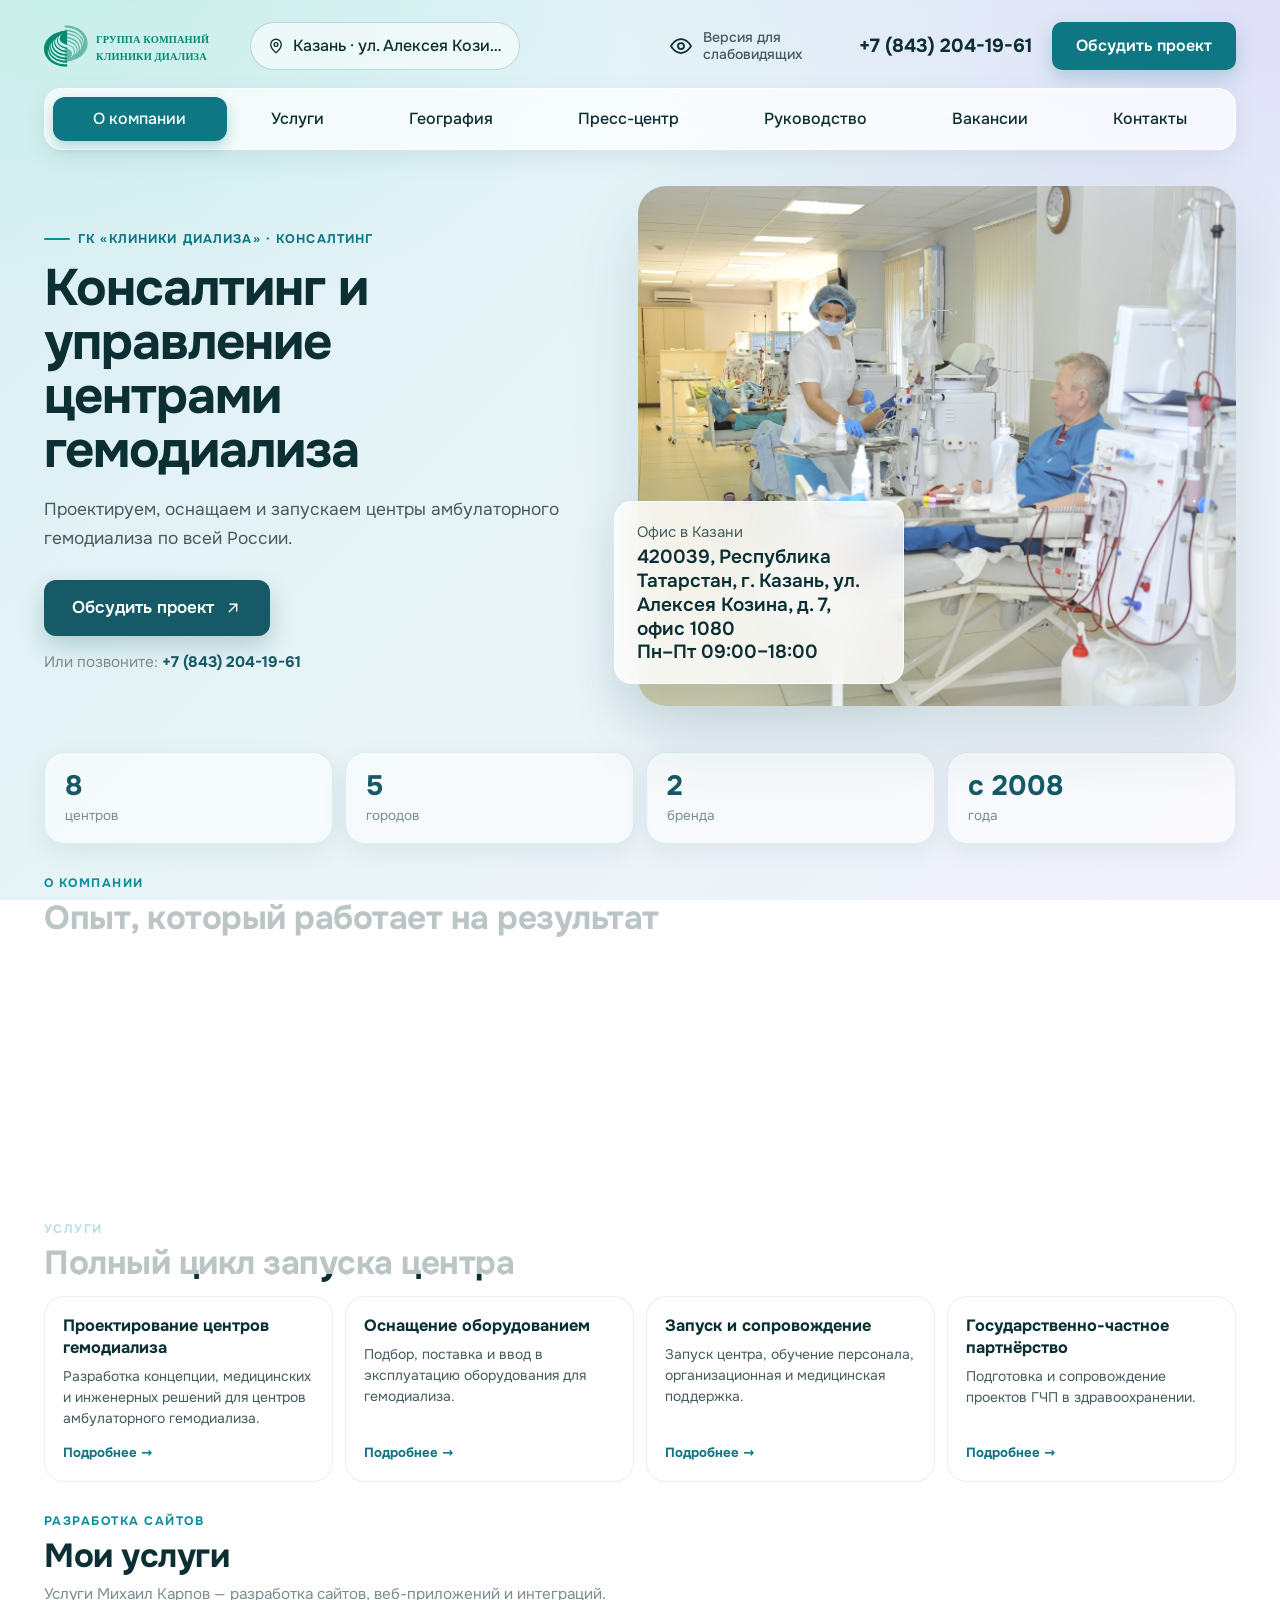
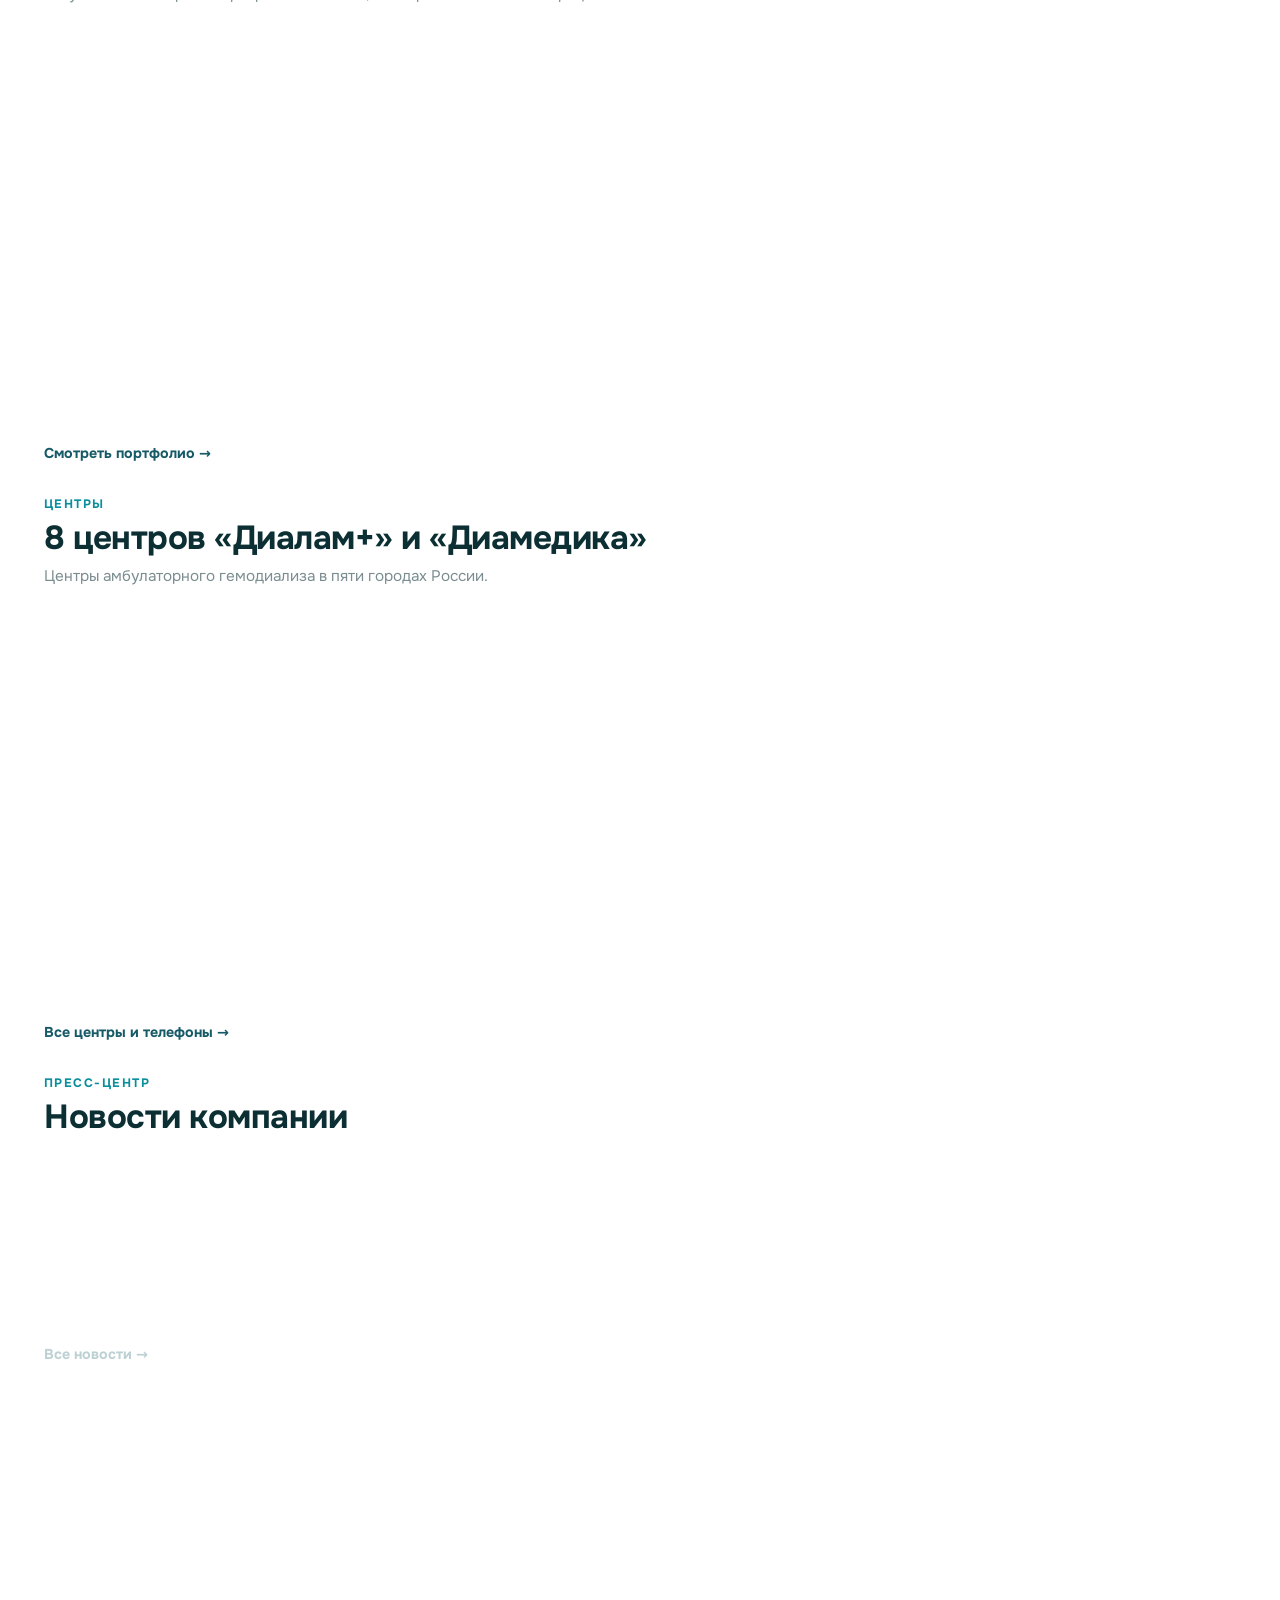
==== commit 9ca25d0d: "feat: add developer services and 8 Dialam/DiameDika centers" ====
--- a/index.html
+++ b/index.html
@@ -13,10 +13,11 @@
       </div>
       <nav class="main-nav" id="main-nav" aria-label="Основная навигация"><ul class="nav-list"><li class="nav-item"><a href="index.html" class="nav-link is-active">О компании</a></li><li class="nav-item"><a href="uslugi.html" class="nav-link">Услуги</a></li><li class="nav-item"><a href="geografiya.html" class="nav-link">География</a></li><li class="nav-item"><a href="press.html" class="nav-link">Пресс-центр</a></li><li class="nav-item"><a href="rukovodstvo.html" class="nav-link">Руководство</a></li><li class="nav-item"><a href="vakansii.html" class="nav-link">Вакансии</a></li><li class="nav-item"><a href="kontakty.html" class="nav-link">Контакты</a></li></ul><div class="mobile-nav-extras"><div class="mobile-city-info"><svg class="icon icon--pin" width="24" height="24" viewBox="0 0 24 24" fill="none" stroke="currentColor" stroke-width="1.75" stroke-linecap="round" stroke-linejoin="round" aria-hidden="true"><path d="M12 21s-7-5.75-7-11a7 7 0 1 1 14 0c0 5.25-7 11-7 11z"></path><circle cx="12" cy="10" r="2.5"></circle></svg><span>Казань · ул. Алексея Козина, 7</span></div><div class="mobile-tools-row"><button type="button" class="a11y-toggle a11y-toggle--mobile" aria-pressed="false"><svg class="icon icon--eye" width="24" height="24" viewBox="0 0 24 24" fill="none" stroke="currentColor" stroke-width="1.75" stroke-linecap="round" stroke-linejoin="round" aria-hidden="true"><path d="M2 12s3.6-7 10-7 10 7 10 7-3.6 7-10 7-10-7-10-7Z"></path><circle cx="12" cy="12" r="3"></circle></svg><span class="a11y-toggle__label">Версия для слабовидящих</span></button></div><a href="kontakty.html#form" class="btn btn--primary mobile-cta">Обсудить проект</a></div></nav>
     </div>
-  </header><main id="main-content" class="site-main"><div class="container"><section class="hero"><div class="hero-content"><span class="consult-kicker">ГК «Клиники диализа» · консалтинг</span><h1 class="hero-title">Консалтинг и управление центрами гемодиализа</h1><p class="hero-lead">Проектируем, оснащаем и запускаем центры амбулаторного гемодиализа по всей России.</p><div class="hero-actions"><a href="kontakty.html#form" class="btn btn--dark hero-btn"><span>Обсудить проект</span><svg class="icon icon--arrow-up-right" width="24" height="24" viewBox="0 0 24 24" fill="none" stroke="currentColor" stroke-width="1.8" stroke-linecap="round" stroke-linejoin="round" aria-hidden="true"><path d="M7 17 17 7"></path><path d="M8 7h9v9"></path></svg></a></div><div class="hero-note">Или позвоните: <a href="tel:+78432041961">+7 (843) 204-19-61</a></div></div><div class="hero-media"><div class="hero-photo-wrap"><img src="assets/img/hero.jpg" width="1600" height="1065" alt="Эксперты консалтинговой компании «Клиники диализа»" class="hero-photo" loading="eager" fetchpriority="high"></div><div class="hours-card glass-card"><p class="hours-card__label">Офис в Казани</p><p class="hours-card__days">ул. Алексея Козина, д. 7, офис 1080</p><p class="hours-card__time">Пн–Пт 09:00–18:00</p></div></div></section><div class="stats-row"><div class="stat-item"><strong>16</strong><span>центров</span></div><div class="stat-item"><strong>2000</strong><span>пациентов</span></div><div class="stat-item"><strong>12</strong><span>городов</span></div><div class="stat-item"><strong>с 2008</strong><span>года</span></div></div>
+  </header><main id="main-content" class="site-main"><div class="container"><section class="hero"><div class="hero-content"><span class="consult-kicker">ГК «Клиники диализа» · консалтинг</span><h1 class="hero-title">Консалтинг и управление центрами гемодиализа</h1><p class="hero-lead">Проектируем, оснащаем и запускаем центры амбулаторного гемодиализа по всей России.</p><div class="hero-actions"><a href="kontakty.html#form" class="btn btn--dark hero-btn"><span>Обсудить проект</span><svg class="icon icon--arrow-up-right" width="24" height="24" viewBox="0 0 24 24" fill="none" stroke="currentColor" stroke-width="1.8" stroke-linecap="round" stroke-linejoin="round" aria-hidden="true"><path d="M7 17 17 7"></path><path d="M8 7h9v9"></path></svg></a></div><div class="hero-note">Или позвоните: <a href="tel:+78432041961">+7 (843) 204-19-61</a></div></div><div class="hero-media"><div class="hero-photo-wrap"><img src="assets/img/hero.jpg" width="1600" height="1065" alt="Эксперты консалтинговой компании «Клиники диализа»" class="hero-photo" loading="eager" fetchpriority="high"></div><div class="hours-card glass-card"><p class="hours-card__label">Офис в Казани</p><p class="hours-card__days">420039, Республика Татарстан, г. Казань, ул. Алексея Козина, д. 7, офис 1080</p><p class="hours-card__time">Пн–Пт 09:00–18:00</p></div></div></section><div class="stats-row"><div class="stat-item"><strong>8</strong><span>центров</span></div><div class="stat-item"><strong>5</strong><span>городов</span></div><div class="stat-item"><strong>2</strong><span>бренда</span></div><div class="stat-item"><strong>с 2008</strong><span>года</span></div></div>
 <section class="home-section" id="about"><div class="section-heading"><p class="eyebrow">О КОМПАНИИ</p><h2 class="section-title">Опыт, который работает на результат</h2></div><div class="content-card glass-card"><p>Консалтинговая компания «Клиники диализа» обеспечивает стабильную работу центров амбулаторного гемодиализа по всей России. Первые центры в Нижнекамске и Бугульме открылись в 2008 году.</p><p>Сегодня компания проектирует, оснащает и запускает специализированные центры, сопровождает проекты государственно-частного партнёрства и помогает медицинским организациям выстраивать устойчивую операционную модель.</p><p><a href="about.html">Подробнее о компании →</a></p></div></section>
 <section class="home-section"><div class="section-heading"><p class="eyebrow">УСЛУГИ</p><h2 class="section-title">Полный цикл запуска центра</h2></div><div class="service-grid"><article class="service-card"><h3>Проектирование центров гемодиализа</h3><p>Разработка концепции, медицинских и инженерных решений для центров амбулаторного гемодиализа.</p><a href="uslugi.html">Подробнее →</a></article><article class="service-card"><h3>Оснащение оборудованием</h3><p>Подбор, поставка и ввод в эксплуатацию оборудования для гемодиализа.</p><a href="uslugi.html">Подробнее →</a></article><article class="service-card"><h3>Запуск и сопровождение</h3><p>Запуск центра, обучение персонала, организационная и медицинская поддержка.</p><a href="uslugi.html">Подробнее →</a></article><article class="service-card"><h3>Государственно-частное партнёрство</h3><p>Подготовка и сопровождение проектов ГЧП в здравоохранении.</p><a href="uslugi.html">Подробнее →</a></article></div></section>
-<section class="home-section"><div class="section-heading"><p class="eyebrow">ГЕОГРАФИЯ</p><h2 class="section-title">Центры в 12 городах России</h2></div><div class="geo-grid"><a href="geografiya.html" class="geo-card glass-card"><span>Бугульма</span><small>Центр гемодиализа</small></a><a href="geografiya.html" class="geo-card glass-card"><span>Волжск</span><small>Центр гемодиализа</small></a><a href="geografiya.html" class="geo-card glass-card"><span>Елабуга</span><small>Центр гемодиализа</small></a><a href="geografiya.html" class="geo-card glass-card"><span>Йошкар-Ола</span><small>Центр гемодиализа</small></a><a href="geografiya.html" class="geo-card glass-card"><span>Казань</span><small>Центр гемодиализа</small></a><a href="geografiya.html" class="geo-card glass-card"><span>Лениногорск</span><small>Центр гемодиализа</small></a><a href="geografiya.html" class="geo-card glass-card"><span>Москва</span><small>Центр гемодиализа</small></a><a href="geografiya.html" class="geo-card glass-card"><span>Набережные Челны</span><small>Центр гемодиализа</small></a><a href="geografiya.html" class="geo-card glass-card"><span>Нижневартовск</span><small>Центр гемодиализа</small></a><a href="geografiya.html" class="geo-card glass-card"><span>Нижнекамск</span><small>Центр гемодиализа</small></a><a href="geografiya.html" class="geo-card glass-card"><span>Орёл</span><small>Центр гемодиализа</small></a><a href="geografiya.html" class="geo-card glass-card"><span>Тула</span><small>Центр гемодиализа</small></a></div><p class="section-more"><a href="geografiya.html">Смотреть географию →</a></p></section>
+<section class="home-section" id="developer"><div class="section-heading"><p class="eyebrow">РАЗРАБОТКА САЙТОВ</p><h2 class="section-title">Мои услуги</h2></div><p class="section-sub">Услуги Михаил Карпов — разработка сайтов, веб-приложений и интеграций.</p><div class="dev-grid"><article class="dev-card glass-card"><h3>Лендинги и сайты-визитки</h3><p>Быстрые и эффектные одностраничные сайты для презентации услуг, продукта или личного бренда. Адаптивная вёрстка и высокая скорость загрузки.</p></article><article class="dev-card glass-card"><h3>Веб-приложения (SPA)</h3><p>Одностраничные приложения на Vue 3 или React с продуманной архитектурой, управлением состоянием и удобным интерфейсом.</p></article><article class="dev-card glass-card"><h3>Интернет-магазины</h3><p>Каталог, корзина, оформление заказа и подключение оплаты. Магазин, которым удобно пользоваться и легко управлять.</p></article><article class="dev-card glass-card"><h3>Доработка и поддержка проектов</h3><p>Разберусь в существующем коде, исправлю ошибки, добавлю новый функционал и возьму проект на регулярную поддержку.</p></article><article class="dev-card glass-card"><h3>Адаптивная вёрстка</h3><p>Pixel-perfect вёрстка по макетам Figma. Сайт будет одинаково хорошо выглядеть на телефоне, планшете и десктопе.</p></article><article class="dev-card glass-card"><h3>Интеграция с API / CRM</h3><p>Подключение платёжных систем, CRM, карт, служб доставки и других сторонних сервисов к вашему сайту или приложению.</p></article><article class="dev-card glass-card"><h3>SEO-оптимизация</h3><p>Техническая оптимизация: мета-теги, семантическая разметка, скорость загрузки — чтобы сайт лучше ранжировался в поиске.</p></article></div><p class="section-more"><a href="https://karpovai9696-spec.github.io/portfolio-website/" target="_blank" rel="noopener noreferrer">Смотреть портфолио →</a></p></section>
+<section class="home-section"><div class="section-heading"><p class="eyebrow">ЦЕНТРЫ</p><h2 class="section-title">8 центров «Диалам+» и «Диамедика»</h2></div><p class="section-sub">Центры амбулаторного гемодиализа в пяти городах России.</p><div class="center-grid"><article class="center-card center-card--compact glass-card"><div class="center-card__body"><p class="center-card__metro">Волжск</p><p class="center-card__addr">г. Волжск, ул. Зелёная, 4Б</p><a href="tel:+7 (958) 843-20-66" class="center-card__phone">+7 (958) 843-20-66</a><p class="center-card__hours">Пн–Сб 07:00–22:00</p><a href="https://yandex.ru/maps/?text=Волжск, Зелёная 4Б" class="center-card__link" target="_blank" rel="noopener noreferrer">На карте →</a></div></article><article class="center-card center-card--compact glass-card"><div class="center-card__body"><p class="center-card__metro">Орёл</p><p class="center-card__addr">г. Орёл, ул. Ломоносова, д. 6А</p><a href="tel:+7 (4862) 44-31-53" class="center-card__phone">+7 (4862) 44-31-53</a><p class="center-card__hours">Пн–Сб 06:00–23:00</p><a href="https://yandex.ru/maps/?text=Орёл, Ломоносова 6А" class="center-card__link" target="_blank" rel="noopener noreferrer">На карте →</a></div></article><article class="center-card center-card--compact glass-card"><div class="center-card__body"><p class="center-card__metro">Нижневартовск</p><p class="center-card__addr">г. Нижневартовск, ул. Интернациональная, д. 34 А/П, строение 2</p><a href="tel:+7 (3466) 21-90-84" class="center-card__phone">+7 (3466) 21-90-84</a><p class="center-card__hours">Пн–Сб 08:00–04:00</p><a href="https://yandex.ru/maps/?text=Нижневартовск, Интернациональная 34АП" class="center-card__link" target="_blank" rel="noopener noreferrer">На карте →</a></div></article><article class="center-card center-card--compact glass-card"><div class="center-card__body"><p class="center-card__metro">Йошкар-Ола</p><p class="center-card__addr">г. Йошкар-Ола, ул. Анникова, д. 4А</p><a href="tel:+7 (8362) 46-49-00" class="center-card__phone">+7 (8362) 46-49-00</a><p class="center-card__hours">Пн–Сб 06:30–20:30</p><a href="https://yandex.ru/maps/?text=Йошкар-Ола, Анникова 4А" class="center-card__link" target="_blank" rel="noopener noreferrer">На карте →</a></div></article><article class="center-card center-card--compact glass-card"><div class="center-card__body"><p class="center-card__metro">Москва · Алтуфьево</p><p class="center-card__addr">г. Москва, ул. Илимская, д. 9</p><a href="tel:+7 (499) 116-00-83" class="center-card__phone">+7 (499) 116-00-83</a><p class="center-card__hours">по записи</p><a href="https://yandex.ru/maps/?text=Москва, Илимская 9" class="center-card__link" target="_blank" rel="noopener noreferrer">На карте →</a></div></article><article class="center-card center-card--compact glass-card"><div class="center-card__body"><p class="center-card__metro">Москва · Перово</p><p class="center-card__addr">г. Москва, 1-й проезд Перова Поля, д. 9, стр. 2</p><a href="tel:+7 (499) 948-04-56" class="center-card__phone">+7 (499) 948-04-56</a><p class="center-card__hours">по записи</p><a href="https://yandex.ru/maps/?text=Москва, 1-й проезд Перова Поля 9с2" class="center-card__link" target="_blank" rel="noopener noreferrer">На карте →</a></div></article><article class="center-card center-card--compact glass-card"><div class="center-card__body"><p class="center-card__metro">Москва · Пражская</p><p class="center-card__addr">г. Москва, Варшавское шоссе, д. 129, корп. 2</p><a href="tel:+7 (499) 290-38-29" class="center-card__phone">+7 (499) 290-38-29</a><p class="center-card__hours">по записи</p><a href="https://yandex.ru/maps/?text=Москва, Варшавское шоссе 129к2" class="center-card__link" target="_blank" rel="noopener noreferrer">На карте →</a></div></article><article class="center-card center-card--compact glass-card"><div class="center-card__body"><p class="center-card__metro">Москва · Шипиловская</p><p class="center-card__addr">г. Москва, ул. Шипиловская, д. 34, корп. 1</p><a href="tel:+7 (495) 393-28-73" class="center-card__phone">+7 (495) 393-28-73</a><p class="center-card__hours">по записи</p><a href="https://yandex.ru/maps/?text=Москва, Шипиловская 34к1" class="center-card__link" target="_blank" rel="noopener noreferrer">На карте →</a></div></article></div><p class="section-more"><a href="geografiya.html">Все центры и телефоны →</a></p></section>
 <section class="home-section"><div class="section-heading"><p class="eyebrow">ПРЕСС-ЦЕНТР</p><h2 class="section-title">Новости компании</h2></div><div class="news-list"><article class="news-card glass-card"><p class="news-card__date">2020-09-11</p><h3 class="news-card__title">Поздравляем генерального директора с днём рождения</h3><p class="news-card__text">Сегодня празднует свой день рождения генеральный директор ГК «Клиники диализа» Камиль Равилевич Фахрутдинов.</p><a class="news-card__link" href="press.html">Читать →</a></article></div><p class="section-more"><a href="press.html">Все новости →</a></p></section>
 <section class="home-section" id="form"><div class="form-card glass-card"><div><p class="eyebrow">СОТРУДНИЧЕСТВО</p><h2 class="section-title">Расскажите о вашем проекте</h2><p class="muted">Оставьте контакты — обсудим задачи и предложим решение.</p></div><form id="appointment-form" class="simple-form" novalidate><label class="field"><span>Ваше имя</span><input class="input" type="text" name="name" autocomplete="name" required></label><label class="field"><span>Телефон</span><input class="input" type="tel" name="phone" inputmode="tel" autocomplete="tel" required></label><label class="field field--full"><span>Комментарий</span><textarea class="input" name="message" rows="3"></textarea></label><div class="consent"><input type="checkbox" id="form-consent" name="consent" required><label for="form-consent">Согласен с обработкой персональных данных</label><a href="dokumenty.html" class="consent__link">Политика</a></div><button type="submit" class="btn btn--primary">Отправить заявку</button><p class="form-note">Заявка откроется в почтовом клиенте. Если он недоступен — позвоните <a href="tel:+78432041961">+7 (843) 204-19-61</a>.</p><p class="form-alert" id="form-error" role="alert" hidden>Укажите имя, корректный телефон и согласие.</p><p class="form-success" id="form-success" role="status" aria-live="polite" hidden></p></form></div></section></div></main>  <footer class="site-footer"><div class="container"><div class="footer-card glass-card">
     <div class="footer-grid">
--- a/css/consulting.css
+++ b/css/consulting.css
@@ -25,6 +25,16 @@
 .content-card a{color:var(--teal-800);font-weight:600}
 .section-more{margin:12px 0 0;font-size:.84rem}
 .section-more a{color:var(--teal-800);font-weight:700}
+.section-sub{margin:-6px 0 14px;color:var(--muted);font-size:.9rem;line-height:1.55}
+.section-title--spaced{margin-top:34px}
+.center-grid{display:grid;grid-template-columns:repeat(4,minmax(0,1fr));gap:12px}
+.center-card--compact{display:block;min-height:0;padding:16px}
+.center-card--compact .center-card__body{padding:0;height:100%}
+.center-card__hours{margin:4px 0 0;font-size:.72rem;color:var(--muted)}
+.dev-grid{display:grid;grid-template-columns:repeat(3,minmax(0,1fr));gap:12px}
+.dev-card{padding:18px;border:1px solid var(--border);border-radius:var(--r-md);background:rgba(255,255,255,.58)}
+.dev-card h3{margin:0 0 6px;font-size:.94rem;line-height:1.35;color:var(--ink)}
+.dev-card p{margin:0;font-size:.82rem;line-height:1.5;color:var(--text)}
 .geo-grid{display:grid;grid-template-columns:repeat(4,minmax(0,1fr));gap:10px}
 .geo-card{display:flex;flex-direction:column;gap:3px;padding:15px 16px;border:1px solid var(--border);border-radius:var(--r-md);background:rgba(255,255,255,.62);color:var(--ink);font-weight:700;font-size:.92rem}
 .geo-card small{font-size:.7rem;font-weight:500;color:var(--muted)}
@@ -75,6 +85,6 @@
 .error-page{padding:40px 28px;text-align:center;max-width:650px;margin:40px auto}
 .error-page .page-title{margin-bottom:8px}
 .page-lead{max-width:760px;margin:0 0 18px;color:var(--text);font-size:1rem;line-height:1.65}
-@media(max-width:1050px){.service-grid{grid-template-columns:repeat(2,minmax(0,1fr))}.geo-grid{grid-template-columns:repeat(3,minmax(0,1fr))}.form-card{grid-template-columns:1fr}}
-@media(max-width:900px){.stats-row{grid-template-columns:1fr 1fr}.news-list,.vacancy-grid,.staff-grid{grid-template-columns:1fr}.geo-grid{grid-template-columns:1fr 1fr}}
-@media(max-width:600px){.service-grid,.geo-grid{grid-template-columns:1fr}.form-card{padding:20px 16px}.simple-form{grid-template-columns:1fr}.stats-row{grid-template-columns:1fr 1fr}.city-select{display:none}}
+@media(max-width:1050px){.service-grid{grid-template-columns:repeat(2,minmax(0,1fr))}.geo-grid{grid-template-columns:repeat(3,minmax(0,1fr))}.center-grid{grid-template-columns:repeat(2,minmax(0,1fr))}.form-card{grid-template-columns:1fr}}
+@media(max-width:900px){.stats-row{grid-template-columns:1fr 1fr}.news-list,.vacancy-grid,.staff-grid,.dev-grid{grid-template-columns:1fr}.center-grid{grid-template-columns:repeat(2,minmax(0,1fr))}.geo-grid{grid-template-columns:1fr 1fr}}
+@media(max-width:600px){.service-grid,.geo-grid{grid-template-columns:1fr}.form-card{padding:20px 16px}.simple-form{grid-template-columns:1fr}.stats-row{grid-template-columns:1fr 1fr}.center-grid{grid-template-columns:1fr}.city-select{display:none}}
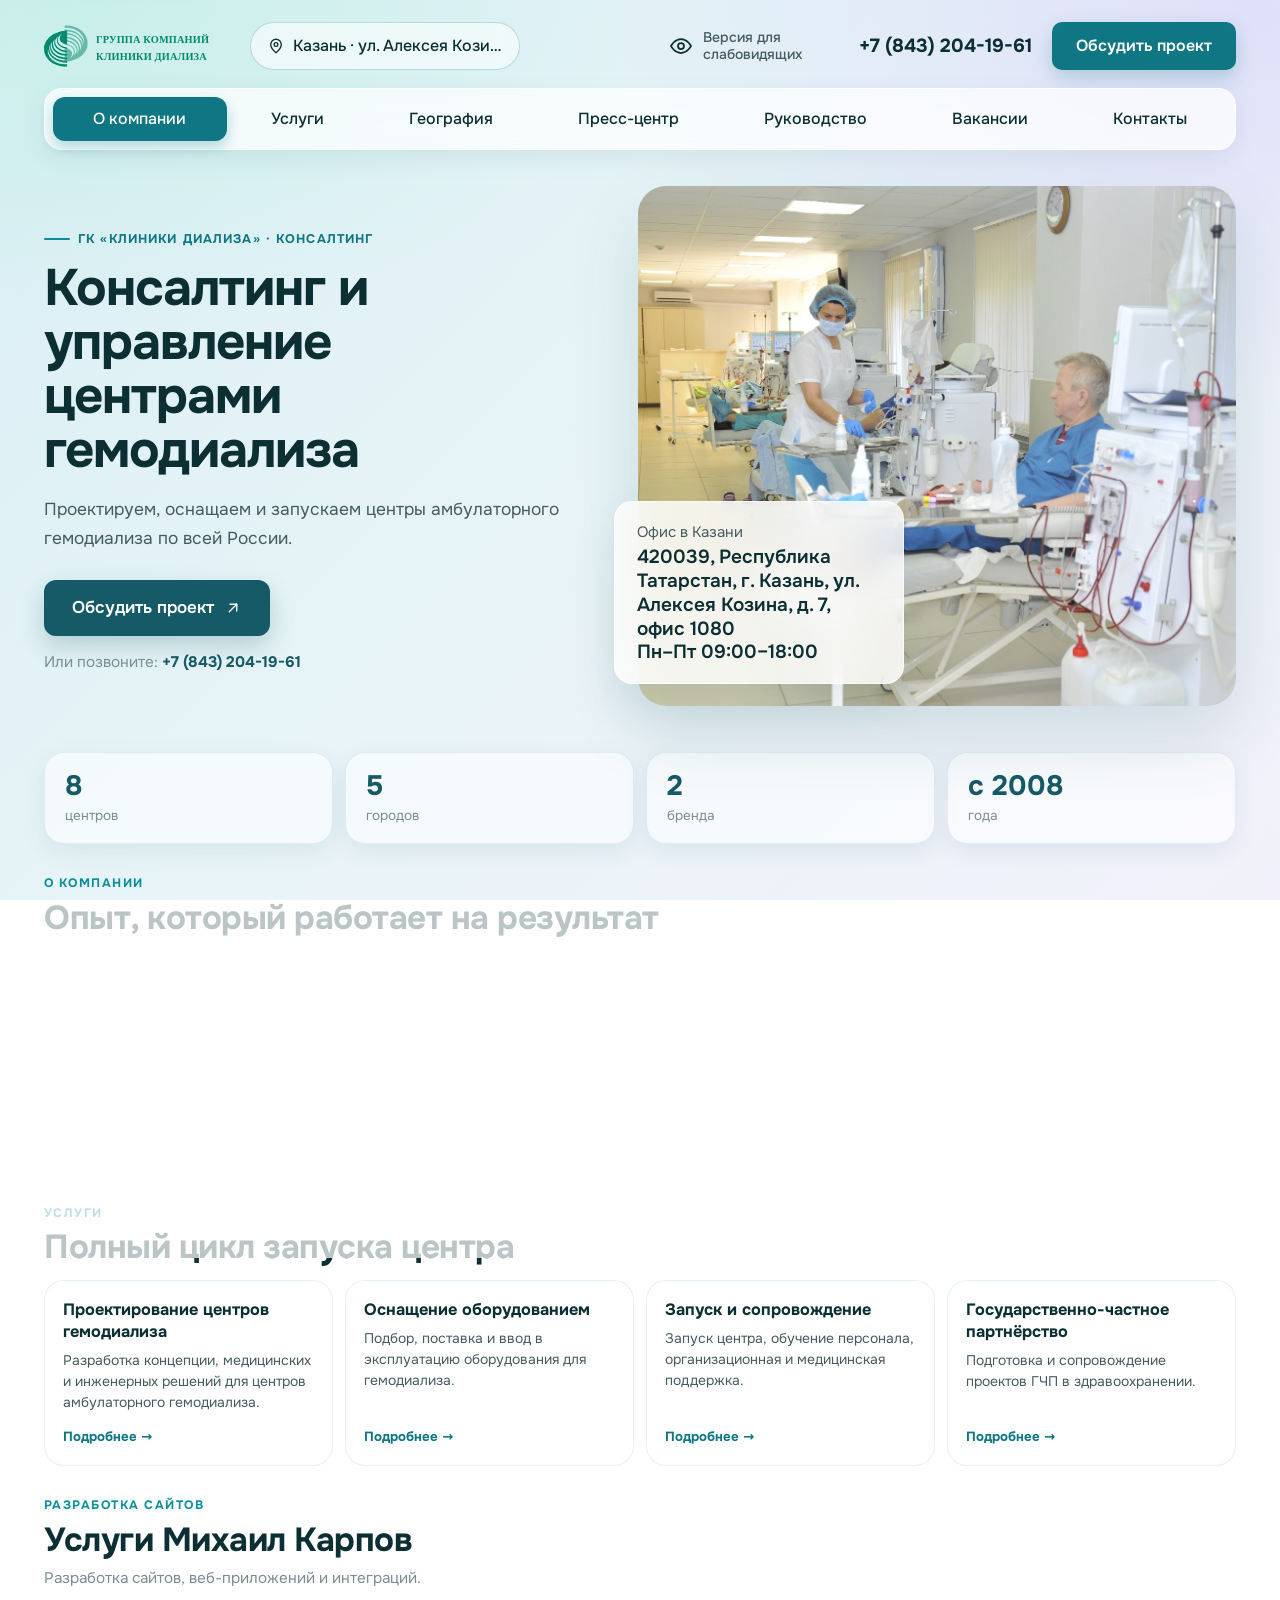
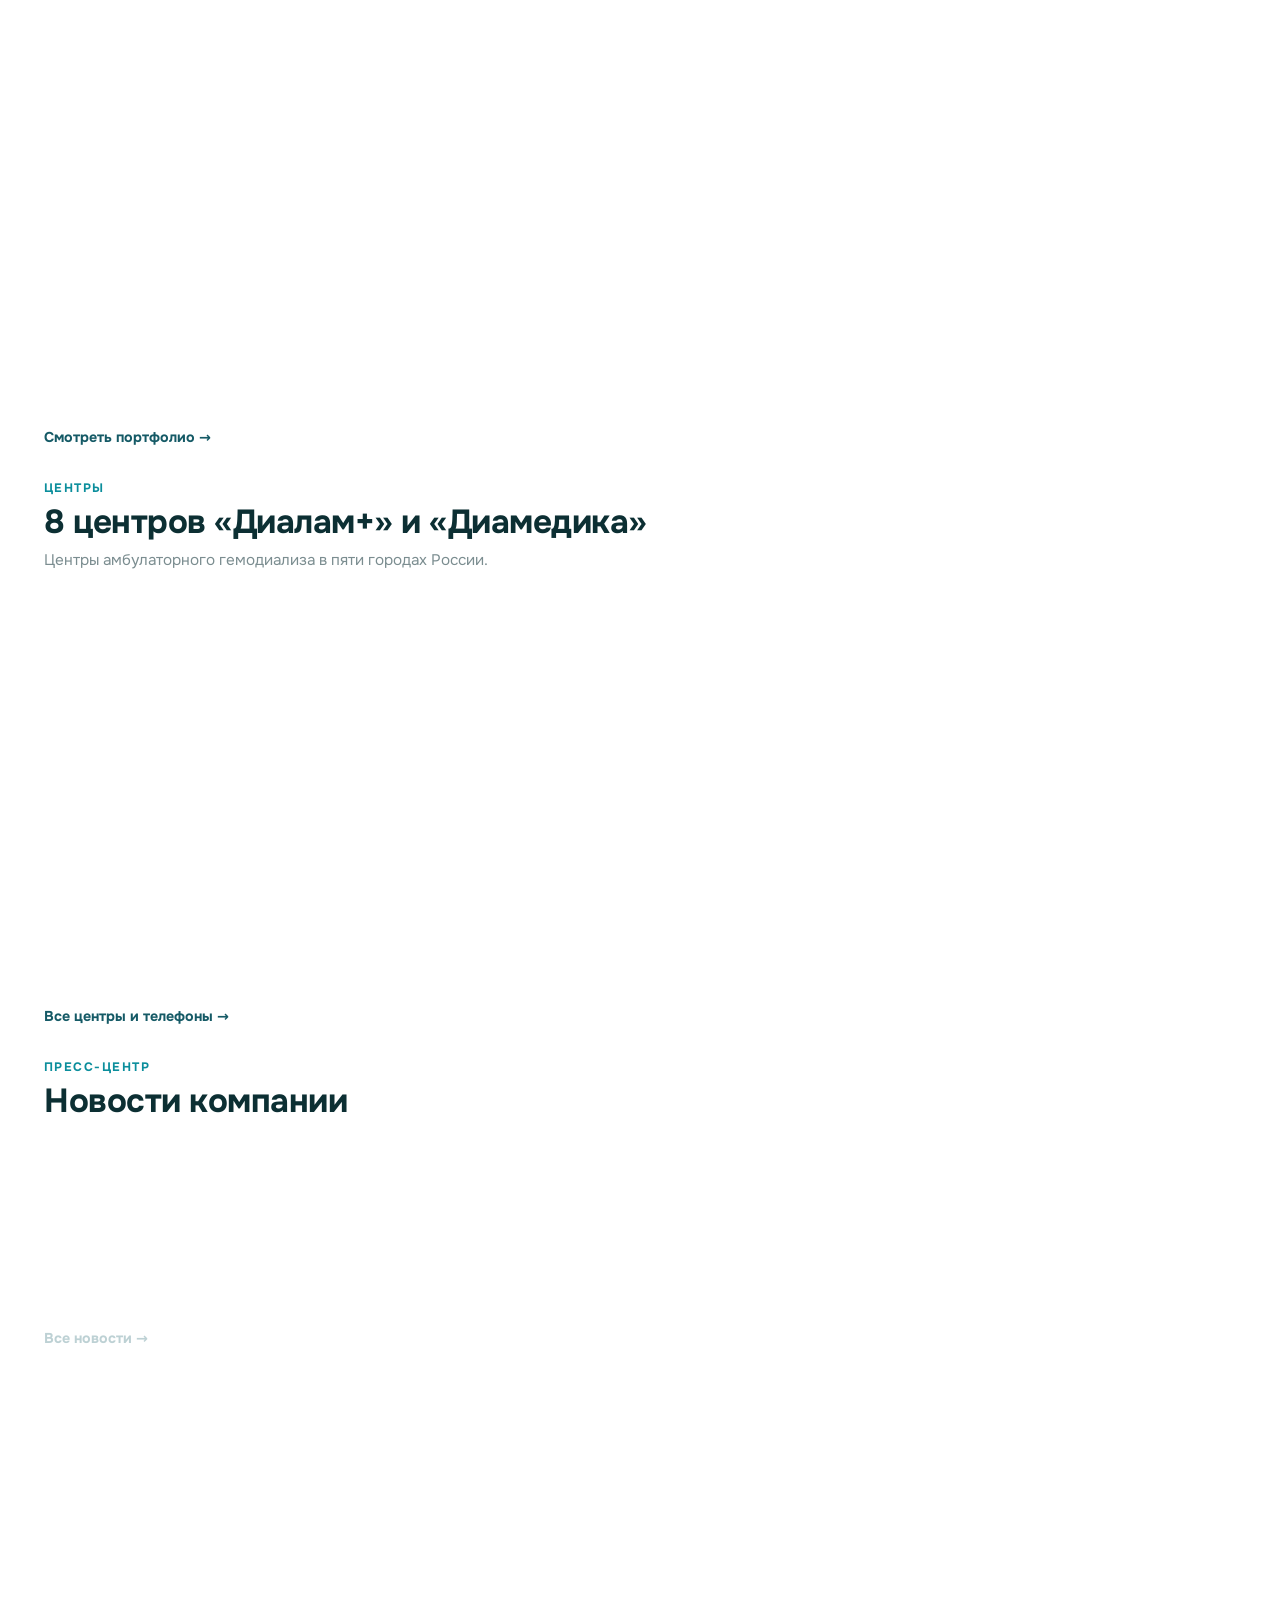
==== commit 17fef3be: "fix: rename developer section heading" ====
--- a/index.html
+++ b/index.html
@@ -16,7 +16,7 @@
   </header><main id="main-content" class="site-main"><div class="container"><section class="hero"><div class="hero-content"><span class="consult-kicker">ГК «Клиники диализа» · консалтинг</span><h1 class="hero-title">Консалтинг и управление центрами гемодиализа</h1><p class="hero-lead">Проектируем, оснащаем и запускаем центры амбулаторного гемодиализа по всей России.</p><div class="hero-actions"><a href="kontakty.html#form" class="btn btn--dark hero-btn"><span>Обсудить проект</span><svg class="icon icon--arrow-up-right" width="24" height="24" viewBox="0 0 24 24" fill="none" stroke="currentColor" stroke-width="1.8" stroke-linecap="round" stroke-linejoin="round" aria-hidden="true"><path d="M7 17 17 7"></path><path d="M8 7h9v9"></path></svg></a></div><div class="hero-note">Или позвоните: <a href="tel:+78432041961">+7 (843) 204-19-61</a></div></div><div class="hero-media"><div class="hero-photo-wrap"><img src="assets/img/hero.jpg" width="1600" height="1065" alt="Эксперты консалтинговой компании «Клиники диализа»" class="hero-photo" loading="eager" fetchpriority="high"></div><div class="hours-card glass-card"><p class="hours-card__label">Офис в Казани</p><p class="hours-card__days">420039, Республика Татарстан, г. Казань, ул. Алексея Козина, д. 7, офис 1080</p><p class="hours-card__time">Пн–Пт 09:00–18:00</p></div></div></section><div class="stats-row"><div class="stat-item"><strong>8</strong><span>центров</span></div><div class="stat-item"><strong>5</strong><span>городов</span></div><div class="stat-item"><strong>2</strong><span>бренда</span></div><div class="stat-item"><strong>с 2008</strong><span>года</span></div></div>
 <section class="home-section" id="about"><div class="section-heading"><p class="eyebrow">О КОМПАНИИ</p><h2 class="section-title">Опыт, который работает на результат</h2></div><div class="content-card glass-card"><p>Консалтинговая компания «Клиники диализа» обеспечивает стабильную работу центров амбулаторного гемодиализа по всей России. Первые центры в Нижнекамске и Бугульме открылись в 2008 году.</p><p>Сегодня компания проектирует, оснащает и запускает специализированные центры, сопровождает проекты государственно-частного партнёрства и помогает медицинским организациям выстраивать устойчивую операционную модель.</p><p><a href="about.html">Подробнее о компании →</a></p></div></section>
 <section class="home-section"><div class="section-heading"><p class="eyebrow">УСЛУГИ</p><h2 class="section-title">Полный цикл запуска центра</h2></div><div class="service-grid"><article class="service-card"><h3>Проектирование центров гемодиализа</h3><p>Разработка концепции, медицинских и инженерных решений для центров амбулаторного гемодиализа.</p><a href="uslugi.html">Подробнее →</a></article><article class="service-card"><h3>Оснащение оборудованием</h3><p>Подбор, поставка и ввод в эксплуатацию оборудования для гемодиализа.</p><a href="uslugi.html">Подробнее →</a></article><article class="service-card"><h3>Запуск и сопровождение</h3><p>Запуск центра, обучение персонала, организационная и медицинская поддержка.</p><a href="uslugi.html">Подробнее →</a></article><article class="service-card"><h3>Государственно-частное партнёрство</h3><p>Подготовка и сопровождение проектов ГЧП в здравоохранении.</p><a href="uslugi.html">Подробнее →</a></article></div></section>
-<section class="home-section" id="developer"><div class="section-heading"><p class="eyebrow">РАЗРАБОТКА САЙТОВ</p><h2 class="section-title">Мои услуги</h2></div><p class="section-sub">Услуги Михаил Карпов — разработка сайтов, веб-приложений и интеграций.</p><div class="dev-grid"><article class="dev-card glass-card"><h3>Лендинги и сайты-визитки</h3><p>Быстрые и эффектные одностраничные сайты для презентации услуг, продукта или личного бренда. Адаптивная вёрстка и высокая скорость загрузки.</p></article><article class="dev-card glass-card"><h3>Веб-приложения (SPA)</h3><p>Одностраничные приложения на Vue 3 или React с продуманной архитектурой, управлением состоянием и удобным интерфейсом.</p></article><article class="dev-card glass-card"><h3>Интернет-магазины</h3><p>Каталог, корзина, оформление заказа и подключение оплаты. Магазин, которым удобно пользоваться и легко управлять.</p></article><article class="dev-card glass-card"><h3>Доработка и поддержка проектов</h3><p>Разберусь в существующем коде, исправлю ошибки, добавлю новый функционал и возьму проект на регулярную поддержку.</p></article><article class="dev-card glass-card"><h3>Адаптивная вёрстка</h3><p>Pixel-perfect вёрстка по макетам Figma. Сайт будет одинаково хорошо выглядеть на телефоне, планшете и десктопе.</p></article><article class="dev-card glass-card"><h3>Интеграция с API / CRM</h3><p>Подключение платёжных систем, CRM, карт, служб доставки и других сторонних сервисов к вашему сайту или приложению.</p></article><article class="dev-card glass-card"><h3>SEO-оптимизация</h3><p>Техническая оптимизация: мета-теги, семантическая разметка, скорость загрузки — чтобы сайт лучше ранжировался в поиске.</p></article></div><p class="section-more"><a href="https://karpovai9696-spec.github.io/portfolio-website/" target="_blank" rel="noopener noreferrer">Смотреть портфолио →</a></p></section>
+<section class="home-section" id="developer"><div class="section-heading"><p class="eyebrow">РАЗРАБОТКА САЙТОВ</p><h2 class="section-title">Услуги Михаил Карпов</h2></div><p class="section-sub">Разработка сайтов, веб-приложений и интеграций.</p><div class="dev-grid"><article class="dev-card glass-card"><h3>Лендинги и сайты-визитки</h3><p>Быстрые и эффектные одностраничные сайты для презентации услуг, продукта или личного бренда. Адаптивная вёрстка и высокая скорость загрузки.</p></article><article class="dev-card glass-card"><h3>Веб-приложения (SPA)</h3><p>Одностраничные приложения на Vue 3 или React с продуманной архитектурой, управлением состоянием и удобным интерфейсом.</p></article><article class="dev-card glass-card"><h3>Интернет-магазины</h3><p>Каталог, корзина, оформление заказа и подключение оплаты. Магазин, которым удобно пользоваться и легко управлять.</p></article><article class="dev-card glass-card"><h3>Доработка и поддержка проектов</h3><p>Разберусь в существующем коде, исправлю ошибки, добавлю новый функционал и возьму проект на регулярную поддержку.</p></article><article class="dev-card glass-card"><h3>Адаптивная вёрстка</h3><p>Pixel-perfect вёрстка по макетам Figma. Сайт будет одинаково хорошо выглядеть на телефоне, планшете и десктопе.</p></article><article class="dev-card glass-card"><h3>Интеграция с API / CRM</h3><p>Подключение платёжных систем, CRM, карт, служб доставки и других сторонних сервисов к вашему сайту или приложению.</p></article><article class="dev-card glass-card"><h3>SEO-оптимизация</h3><p>Техническая оптимизация: мета-теги, семантическая разметка, скорость загрузки — чтобы сайт лучше ранжировался в поиске.</p></article></div><p class="section-more"><a href="https://karpovai9696-spec.github.io/portfolio-website/" target="_blank" rel="noopener noreferrer">Смотреть портфолио →</a></p></section>
 <section class="home-section"><div class="section-heading"><p class="eyebrow">ЦЕНТРЫ</p><h2 class="section-title">8 центров «Диалам+» и «Диамедика»</h2></div><p class="section-sub">Центры амбулаторного гемодиализа в пяти городах России.</p><div class="center-grid"><article class="center-card center-card--compact glass-card"><div class="center-card__body"><p class="center-card__metro">Волжск</p><p class="center-card__addr">г. Волжск, ул. Зелёная, 4Б</p><a href="tel:+7 (958) 843-20-66" class="center-card__phone">+7 (958) 843-20-66</a><p class="center-card__hours">Пн–Сб 07:00–22:00</p><a href="https://yandex.ru/maps/?text=Волжск, Зелёная 4Б" class="center-card__link" target="_blank" rel="noopener noreferrer">На карте →</a></div></article><article class="center-card center-card--compact glass-card"><div class="center-card__body"><p class="center-card__metro">Орёл</p><p class="center-card__addr">г. Орёл, ул. Ломоносова, д. 6А</p><a href="tel:+7 (4862) 44-31-53" class="center-card__phone">+7 (4862) 44-31-53</a><p class="center-card__hours">Пн–Сб 06:00–23:00</p><a href="https://yandex.ru/maps/?text=Орёл, Ломоносова 6А" class="center-card__link" target="_blank" rel="noopener noreferrer">На карте →</a></div></article><article class="center-card center-card--compact glass-card"><div class="center-card__body"><p class="center-card__metro">Нижневартовск</p><p class="center-card__addr">г. Нижневартовск, ул. Интернациональная, д. 34 А/П, строение 2</p><a href="tel:+7 (3466) 21-90-84" class="center-card__phone">+7 (3466) 21-90-84</a><p class="center-card__hours">Пн–Сб 08:00–04:00</p><a href="https://yandex.ru/maps/?text=Нижневартовск, Интернациональная 34АП" class="center-card__link" target="_blank" rel="noopener noreferrer">На карте →</a></div></article><article class="center-card center-card--compact glass-card"><div class="center-card__body"><p class="center-card__metro">Йошкар-Ола</p><p class="center-card__addr">г. Йошкар-Ола, ул. Анникова, д. 4А</p><a href="tel:+7 (8362) 46-49-00" class="center-card__phone">+7 (8362) 46-49-00</a><p class="center-card__hours">Пн–Сб 06:30–20:30</p><a href="https://yandex.ru/maps/?text=Йошкар-Ола, Анникова 4А" class="center-card__link" target="_blank" rel="noopener noreferrer">На карте →</a></div></article><article class="center-card center-card--compact glass-card"><div class="center-card__body"><p class="center-card__metro">Москва · Алтуфьево</p><p class="center-card__addr">г. Москва, ул. Илимская, д. 9</p><a href="tel:+7 (499) 116-00-83" class="center-card__phone">+7 (499) 116-00-83</a><p class="center-card__hours">по записи</p><a href="https://yandex.ru/maps/?text=Москва, Илимская 9" class="center-card__link" target="_blank" rel="noopener noreferrer">На карте →</a></div></article><article class="center-card center-card--compact glass-card"><div class="center-card__body"><p class="center-card__metro">Москва · Перово</p><p class="center-card__addr">г. Москва, 1-й проезд Перова Поля, д. 9, стр. 2</p><a href="tel:+7 (499) 948-04-56" class="center-card__phone">+7 (499) 948-04-56</a><p class="center-card__hours">по записи</p><a href="https://yandex.ru/maps/?text=Москва, 1-й проезд Перова Поля 9с2" class="center-card__link" target="_blank" rel="noopener noreferrer">На карте →</a></div></article><article class="center-card center-card--compact glass-card"><div class="center-card__body"><p class="center-card__metro">Москва · Пражская</p><p class="center-card__addr">г. Москва, Варшавское шоссе, д. 129, корп. 2</p><a href="tel:+7 (499) 290-38-29" class="center-card__phone">+7 (499) 290-38-29</a><p class="center-card__hours">по записи</p><a href="https://yandex.ru/maps/?text=Москва, Варшавское шоссе 129к2" class="center-card__link" target="_blank" rel="noopener noreferrer">На карте →</a></div></article><article class="center-card center-card--compact glass-card"><div class="center-card__body"><p class="center-card__metro">Москва · Шипиловская</p><p class="center-card__addr">г. Москва, ул. Шипиловская, д. 34, корп. 1</p><a href="tel:+7 (495) 393-28-73" class="center-card__phone">+7 (495) 393-28-73</a><p class="center-card__hours">по записи</p><a href="https://yandex.ru/maps/?text=Москва, Шипиловская 34к1" class="center-card__link" target="_blank" rel="noopener noreferrer">На карте →</a></div></article></div><p class="section-more"><a href="geografiya.html">Все центры и телефоны →</a></p></section>
 <section class="home-section"><div class="section-heading"><p class="eyebrow">ПРЕСС-ЦЕНТР</p><h2 class="section-title">Новости компании</h2></div><div class="news-list"><article class="news-card glass-card"><p class="news-card__date">2020-09-11</p><h3 class="news-card__title">Поздравляем генерального директора с днём рождения</h3><p class="news-card__text">Сегодня празднует свой день рождения генеральный директор ГК «Клиники диализа» Камиль Равилевич Фахрутдинов.</p><a class="news-card__link" href="press.html">Читать →</a></article></div><p class="section-more"><a href="press.html">Все новости →</a></p></section>
 <section class="home-section" id="form"><div class="form-card glass-card"><div><p class="eyebrow">СОТРУДНИЧЕСТВО</p><h2 class="section-title">Расскажите о вашем проекте</h2><p class="muted">Оставьте контакты — обсудим задачи и предложим решение.</p></div><form id="appointment-form" class="simple-form" novalidate><label class="field"><span>Ваше имя</span><input class="input" type="text" name="name" autocomplete="name" required></label><label class="field"><span>Телефон</span><input class="input" type="tel" name="phone" inputmode="tel" autocomplete="tel" required></label><label class="field field--full"><span>Комментарий</span><textarea class="input" name="message" rows="3"></textarea></label><div class="consent"><input type="checkbox" id="form-consent" name="consent" required><label for="form-consent">Согласен с обработкой персональных данных</label><a href="dokumenty.html" class="consent__link">Политика</a></div><button type="submit" class="btn btn--primary">Отправить заявку</button><p class="form-note">Заявка откроется в почтовом клиенте. Если он недоступен — позвоните <a href="tel:+78432041961">+7 (843) 204-19-61</a>.</p><p class="form-alert" id="form-error" role="alert" hidden>Укажите имя, корректный телефон и согласие.</p><p class="form-success" id="form-success" role="status" aria-live="polite" hidden></p></form></div></section></div></main>  <footer class="site-footer"><div class="container"><div class="footer-card glass-card">
--- a/css/consulting.css
+++ b/css/consulting.css
@@ -20,6 +20,9 @@
 .eyebrow{margin:0 0 5px;font-size:.72rem;font-weight:800;letter-spacing:.12em;color:var(--teal-600)}
 .home-section .section-title{margin:0}
 .content-card{line-height:1.7}
+.content-card__title{font-size:1.22rem;line-height:1.3;letter-spacing:-.01em;margin-bottom:10px}
+.content-stack{gap:16px}
+.content-card{padding:26px 30px}
 .content-card p{margin:0 0 12px;color:var(--text)}
 .content-card p:last-child{margin-bottom:0}
 .content-card a{color:var(--teal-800);font-weight:600}
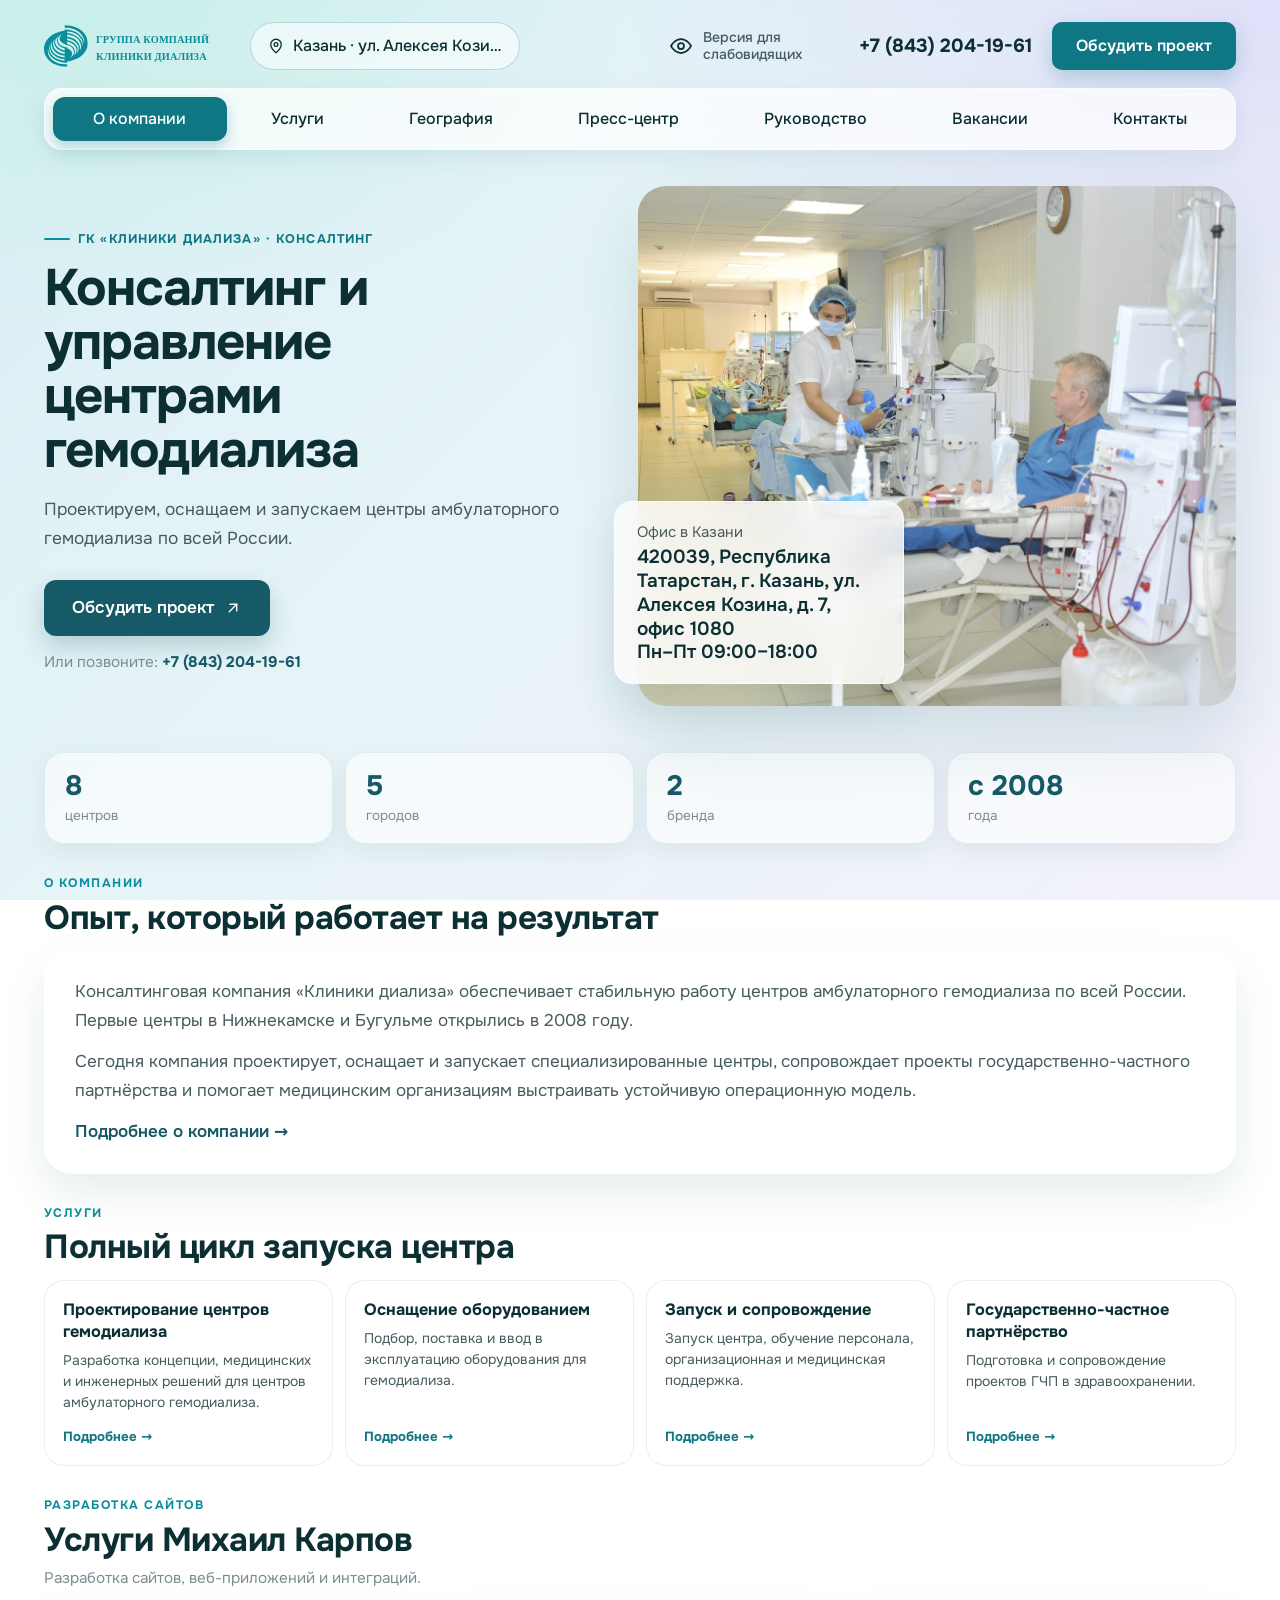
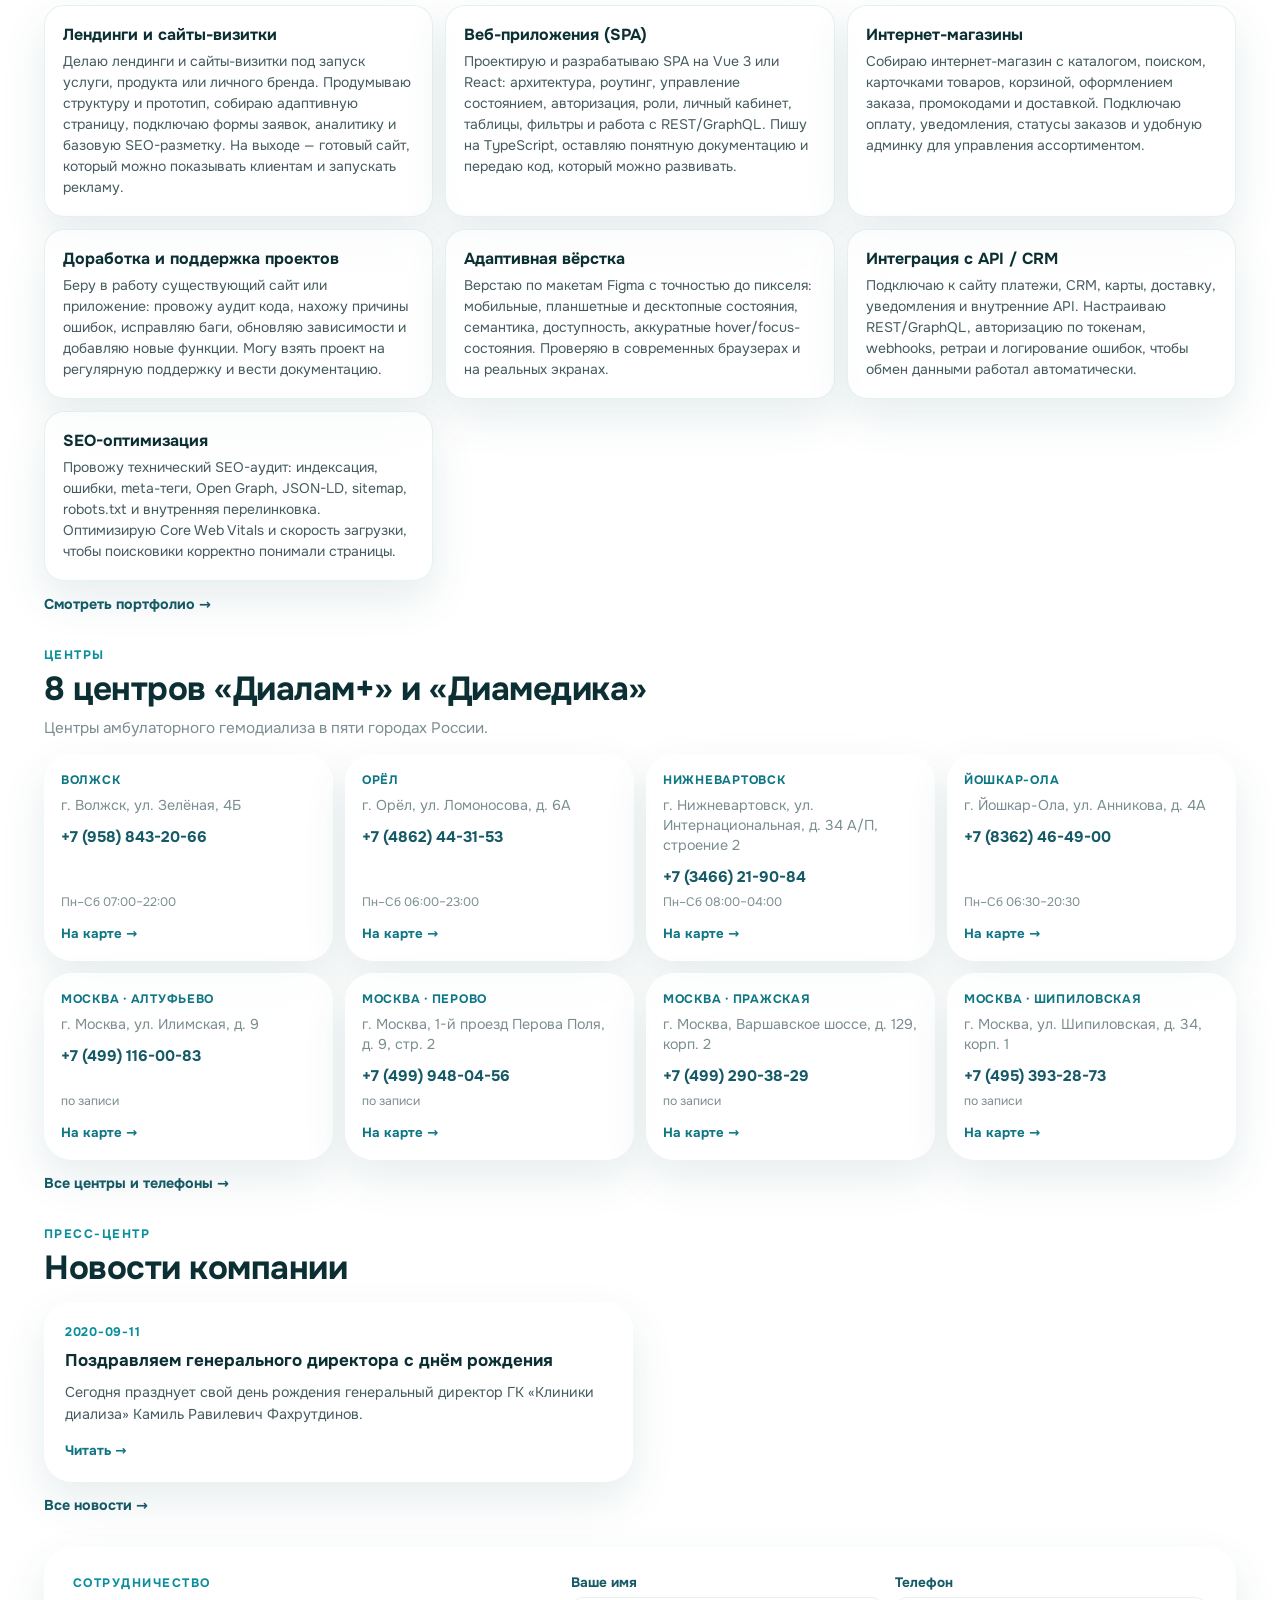
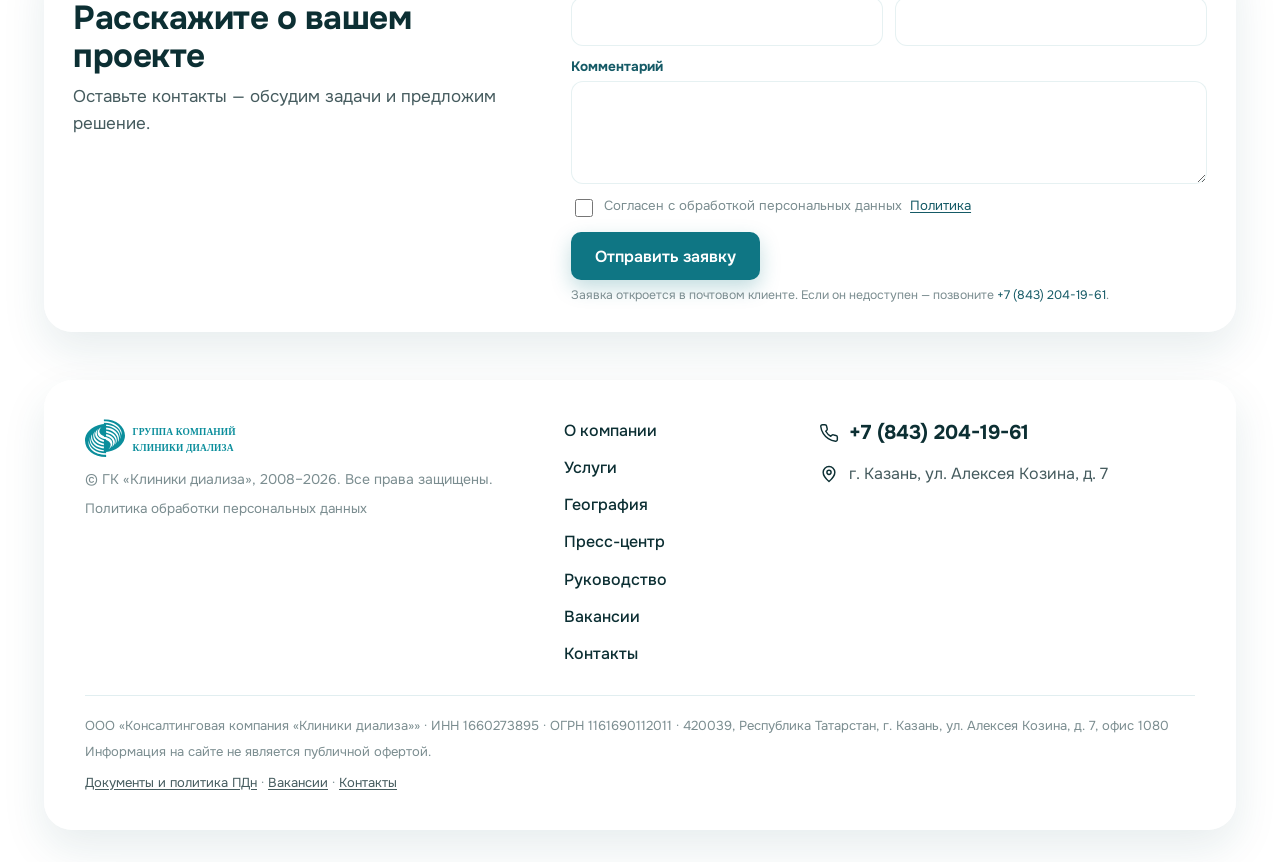
==== commit bd2ecb8a: "content: expand developer service descriptions" ====
--- a/index.html
+++ b/index.html
@@ -16,7 +16,7 @@
   </header><main id="main-content" class="site-main"><div class="container"><section class="hero"><div class="hero-content"><span class="consult-kicker">ГК «Клиники диализа» · консалтинг</span><h1 class="hero-title">Консалтинг и управление центрами гемодиализа</h1><p class="hero-lead">Проектируем, оснащаем и запускаем центры амбулаторного гемодиализа по всей России.</p><div class="hero-actions"><a href="kontakty.html#form" class="btn btn--dark hero-btn"><span>Обсудить проект</span><svg class="icon icon--arrow-up-right" width="24" height="24" viewBox="0 0 24 24" fill="none" stroke="currentColor" stroke-width="1.8" stroke-linecap="round" stroke-linejoin="round" aria-hidden="true"><path d="M7 17 17 7"></path><path d="M8 7h9v9"></path></svg></a></div><div class="hero-note">Или позвоните: <a href="tel:+78432041961">+7 (843) 204-19-61</a></div></div><div class="hero-media"><div class="hero-photo-wrap"><img src="assets/img/hero.jpg" width="1600" height="1065" alt="Эксперты консалтинговой компании «Клиники диализа»" class="hero-photo" loading="eager" fetchpriority="high"></div><div class="hours-card glass-card"><p class="hours-card__label">Офис в Казани</p><p class="hours-card__days">420039, Республика Татарстан, г. Казань, ул. Алексея Козина, д. 7, офис 1080</p><p class="hours-card__time">Пн–Пт 09:00–18:00</p></div></div></section><div class="stats-row"><div class="stat-item"><strong>8</strong><span>центров</span></div><div class="stat-item"><strong>5</strong><span>городов</span></div><div class="stat-item"><strong>2</strong><span>бренда</span></div><div class="stat-item"><strong>с 2008</strong><span>года</span></div></div>
 <section class="home-section" id="about"><div class="section-heading"><p class="eyebrow">О КОМПАНИИ</p><h2 class="section-title">Опыт, который работает на результат</h2></div><div class="content-card glass-card"><p>Консалтинговая компания «Клиники диализа» обеспечивает стабильную работу центров амбулаторного гемодиализа по всей России. Первые центры в Нижнекамске и Бугульме открылись в 2008 году.</p><p>Сегодня компания проектирует, оснащает и запускает специализированные центры, сопровождает проекты государственно-частного партнёрства и помогает медицинским организациям выстраивать устойчивую операционную модель.</p><p><a href="about.html">Подробнее о компании →</a></p></div></section>
 <section class="home-section"><div class="section-heading"><p class="eyebrow">УСЛУГИ</p><h2 class="section-title">Полный цикл запуска центра</h2></div><div class="service-grid"><article class="service-card"><h3>Проектирование центров гемодиализа</h3><p>Разработка концепции, медицинских и инженерных решений для центров амбулаторного гемодиализа.</p><a href="uslugi.html">Подробнее →</a></article><article class="service-card"><h3>Оснащение оборудованием</h3><p>Подбор, поставка и ввод в эксплуатацию оборудования для гемодиализа.</p><a href="uslugi.html">Подробнее →</a></article><article class="service-card"><h3>Запуск и сопровождение</h3><p>Запуск центра, обучение персонала, организационная и медицинская поддержка.</p><a href="uslugi.html">Подробнее →</a></article><article class="service-card"><h3>Государственно-частное партнёрство</h3><p>Подготовка и сопровождение проектов ГЧП в здравоохранении.</p><a href="uslugi.html">Подробнее →</a></article></div></section>
-<section class="home-section" id="developer"><div class="section-heading"><p class="eyebrow">РАЗРАБОТКА САЙТОВ</p><h2 class="section-title">Услуги Михаил Карпов</h2></div><p class="section-sub">Разработка сайтов, веб-приложений и интеграций.</p><div class="dev-grid"><article class="dev-card glass-card"><h3>Лендинги и сайты-визитки</h3><p>Быстрые и эффектные одностраничные сайты для презентации услуг, продукта или личного бренда. Адаптивная вёрстка и высокая скорость загрузки.</p></article><article class="dev-card glass-card"><h3>Веб-приложения (SPA)</h3><p>Одностраничные приложения на Vue 3 или React с продуманной архитектурой, управлением состоянием и удобным интерфейсом.</p></article><article class="dev-card glass-card"><h3>Интернет-магазины</h3><p>Каталог, корзина, оформление заказа и подключение оплаты. Магазин, которым удобно пользоваться и легко управлять.</p></article><article class="dev-card glass-card"><h3>Доработка и поддержка проектов</h3><p>Разберусь в существующем коде, исправлю ошибки, добавлю новый функционал и возьму проект на регулярную поддержку.</p></article><article class="dev-card glass-card"><h3>Адаптивная вёрстка</h3><p>Pixel-perfect вёрстка по макетам Figma. Сайт будет одинаково хорошо выглядеть на телефоне, планшете и десктопе.</p></article><article class="dev-card glass-card"><h3>Интеграция с API / CRM</h3><p>Подключение платёжных систем, CRM, карт, служб доставки и других сторонних сервисов к вашему сайту или приложению.</p></article><article class="dev-card glass-card"><h3>SEO-оптимизация</h3><p>Техническая оптимизация: мета-теги, семантическая разметка, скорость загрузки — чтобы сайт лучше ранжировался в поиске.</p></article></div><p class="section-more"><a href="https://karpovai9696-spec.github.io/portfolio-website/" target="_blank" rel="noopener noreferrer">Смотреть портфолио →</a></p></section>
+<section class="home-section" id="developer"><div class="section-heading"><p class="eyebrow">РАЗРАБОТКА САЙТОВ</p><h2 class="section-title">Услуги Михаил Карпов</h2></div><p class="section-sub">Разработка сайтов, веб-приложений и интеграций.</p><div class="dev-grid"><article class="dev-card glass-card"><h3>Лендинги и сайты-визитки</h3><p>Делаю лендинги и сайты-визитки под запуск услуги, продукта или личного бренда. Продумываю структуру и прототип, собираю адаптивную страницу, подключаю формы заявок, аналитику и базовую SEO-разметку. На выходе — готовый сайт, который можно показывать клиентам и запускать рекламу.</p></article><article class="dev-card glass-card"><h3>Веб-приложения (SPA)</h3><p>Проектирую и разрабатываю SPA на Vue 3 или React: архитектура, роутинг, управление состоянием, авторизация, роли, личный кабинет, таблицы, фильтры и работа с REST/GraphQL. Пишу на TypeScript, оставляю понятную документацию и передаю код, который можно развивать.</p></article><article class="dev-card glass-card"><h3>Интернет-магазины</h3><p>Собираю интернет-магазин с каталогом, поиском, карточками товаров, корзиной, оформлением заказа, промокодами и доставкой. Подключаю оплату, уведомления, статусы заказов и удобную админку для управления ассортиментом.</p></article><article class="dev-card glass-card"><h3>Доработка и поддержка проектов</h3><p>Беру в работу существующий сайт или приложение: провожу аудит кода, нахожу причины ошибок, исправляю баги, обновляю зависимости и добавляю новые функции. Могу взять проект на регулярную поддержку и вести документацию.</p></article><article class="dev-card glass-card"><h3>Адаптивная вёрстка</h3><p>Верстаю по макетам Figma с точностью до пикселя: мобильные, планшетные и десктопные состояния, семантика, доступность, аккуратные hover/focus-состояния. Проверяю в современных браузерах и на реальных экранах.</p></article><article class="dev-card glass-card"><h3>Интеграция с API / CRM</h3><p>Подключаю к сайту платежи, CRM, карты, доставку, уведомления и внутренние API. Настраиваю REST/GraphQL, авторизацию по токенам, webhooks, ретраи и логирование ошибок, чтобы обмен данными работал автоматически.</p></article><article class="dev-card glass-card"><h3>SEO-оптимизация</h3><p>Провожу технический SEO-аудит: индексация, ошибки, meta-теги, Open Graph, JSON-LD, sitemap, robots.txt и внутренняя перелинковка. Оптимизирую Core Web Vitals и скорость загрузки, чтобы поисковики корректно понимали страницы.</p></article></div><p class="section-more"><a href="https://karpovai9696-spec.github.io/portfolio-website/" target="_blank" rel="noopener noreferrer">Смотреть портфолио →</a></p></section>
 <section class="home-section"><div class="section-heading"><p class="eyebrow">ЦЕНТРЫ</p><h2 class="section-title">8 центров «Диалам+» и «Диамедика»</h2></div><p class="section-sub">Центры амбулаторного гемодиализа в пяти городах России.</p><div class="center-grid"><article class="center-card center-card--compact glass-card"><div class="center-card__body"><p class="center-card__metro">Волжск</p><p class="center-card__addr">г. Волжск, ул. Зелёная, 4Б</p><a href="tel:+7 (958) 843-20-66" class="center-card__phone">+7 (958) 843-20-66</a><p class="center-card__hours">Пн–Сб 07:00–22:00</p><a href="https://yandex.ru/maps/?text=Волжск, Зелёная 4Б" class="center-card__link" target="_blank" rel="noopener noreferrer">На карте →</a></div></article><article class="center-card center-card--compact glass-card"><div class="center-card__body"><p class="center-card__metro">Орёл</p><p class="center-card__addr">г. Орёл, ул. Ломоносова, д. 6А</p><a href="tel:+7 (4862) 44-31-53" class="center-card__phone">+7 (4862) 44-31-53</a><p class="center-card__hours">Пн–Сб 06:00–23:00</p><a href="https://yandex.ru/maps/?text=Орёл, Ломоносова 6А" class="center-card__link" target="_blank" rel="noopener noreferrer">На карте →</a></div></article><article class="center-card center-card--compact glass-card"><div class="center-card__body"><p class="center-card__metro">Нижневартовск</p><p class="center-card__addr">г. Нижневартовск, ул. Интернациональная, д. 34 А/П, строение 2</p><a href="tel:+7 (3466) 21-90-84" class="center-card__phone">+7 (3466) 21-90-84</a><p class="center-card__hours">Пн–Сб 08:00–04:00</p><a href="https://yandex.ru/maps/?text=Нижневартовск, Интернациональная 34АП" class="center-card__link" target="_blank" rel="noopener noreferrer">На карте →</a></div></article><article class="center-card center-card--compact glass-card"><div class="center-card__body"><p class="center-card__metro">Йошкар-Ола</p><p class="center-card__addr">г. Йошкар-Ола, ул. Анникова, д. 4А</p><a href="tel:+7 (8362) 46-49-00" class="center-card__phone">+7 (8362) 46-49-00</a><p class="center-card__hours">Пн–Сб 06:30–20:30</p><a href="https://yandex.ru/maps/?text=Йошкар-Ола, Анникова 4А" class="center-card__link" target="_blank" rel="noopener noreferrer">На карте →</a></div></article><article class="center-card center-card--compact glass-card"><div class="center-card__body"><p class="center-card__metro">Москва · Алтуфьево</p><p class="center-card__addr">г. Москва, ул. Илимская, д. 9</p><a href="tel:+7 (499) 116-00-83" class="center-card__phone">+7 (499) 116-00-83</a><p class="center-card__hours">по записи</p><a href="https://yandex.ru/maps/?text=Москва, Илимская 9" class="center-card__link" target="_blank" rel="noopener noreferrer">На карте →</a></div></article><article class="center-card center-card--compact glass-card"><div class="center-card__body"><p class="center-card__metro">Москва · Перово</p><p class="center-card__addr">г. Москва, 1-й проезд Перова Поля, д. 9, стр. 2</p><a href="tel:+7 (499) 948-04-56" class="center-card__phone">+7 (499) 948-04-56</a><p class="center-card__hours">по записи</p><a href="https://yandex.ru/maps/?text=Москва, 1-й проезд Перова Поля 9с2" class="center-card__link" target="_blank" rel="noopener noreferrer">На карте →</a></div></article><article class="center-card center-card--compact glass-card"><div class="center-card__body"><p class="center-card__metro">Москва · Пражская</p><p class="center-card__addr">г. Москва, Варшавское шоссе, д. 129, корп. 2</p><a href="tel:+7 (499) 290-38-29" class="center-card__phone">+7 (499) 290-38-29</a><p class="center-card__hours">по записи</p><a href="https://yandex.ru/maps/?text=Москва, Варшавское шоссе 129к2" class="center-card__link" target="_blank" rel="noopener noreferrer">На карте →</a></div></article><article class="center-card center-card--compact glass-card"><div class="center-card__body"><p class="center-card__metro">Москва · Шипиловская</p><p class="center-card__addr">г. Москва, ул. Шипиловская, д. 34, корп. 1</p><a href="tel:+7 (495) 393-28-73" class="center-card__phone">+7 (495) 393-28-73</a><p class="center-card__hours">по записи</p><a href="https://yandex.ru/maps/?text=Москва, Шипиловская 34к1" class="center-card__link" target="_blank" rel="noopener noreferrer">На карте →</a></div></article></div><p class="section-more"><a href="geografiya.html">Все центры и телефоны →</a></p></section>
 <section class="home-section"><div class="section-heading"><p class="eyebrow">ПРЕСС-ЦЕНТР</p><h2 class="section-title">Новости компании</h2></div><div class="news-list"><article class="news-card glass-card"><p class="news-card__date">2020-09-11</p><h3 class="news-card__title">Поздравляем генерального директора с днём рождения</h3><p class="news-card__text">Сегодня празднует свой день рождения генеральный директор ГК «Клиники диализа» Камиль Равилевич Фахрутдинов.</p><a class="news-card__link" href="press.html">Читать →</a></article></div><p class="section-more"><a href="press.html">Все новости →</a></p></section>
 <section class="home-section" id="form"><div class="form-card glass-card"><div><p class="eyebrow">СОТРУДНИЧЕСТВО</p><h2 class="section-title">Расскажите о вашем проекте</h2><p class="muted">Оставьте контакты — обсудим задачи и предложим решение.</p></div><form id="appointment-form" class="simple-form" novalidate><label class="field"><span>Ваше имя</span><input class="input" type="text" name="name" autocomplete="name" required></label><label class="field"><span>Телефон</span><input class="input" type="tel" name="phone" inputmode="tel" autocomplete="tel" required></label><label class="field field--full"><span>Комментарий</span><textarea class="input" name="message" rows="3"></textarea></label><div class="consent"><input type="checkbox" id="form-consent" name="consent" required><label for="form-consent">Согласен с обработкой персональных данных</label><a href="dokumenty.html" class="consent__link">Политика</a></div><button type="submit" class="btn btn--primary">Отправить заявку</button><p class="form-note">Заявка откроется в почтовом клиенте. Если он недоступен — позвоните <a href="tel:+78432041961">+7 (843) 204-19-61</a>.</p><p class="form-alert" id="form-error" role="alert" hidden>Укажите имя, корректный телефон и согласие.</p><p class="form-success" id="form-success" role="status" aria-live="polite" hidden></p></form></div></section></div></main>  <footer class="site-footer"><div class="container"><div class="footer-card glass-card">
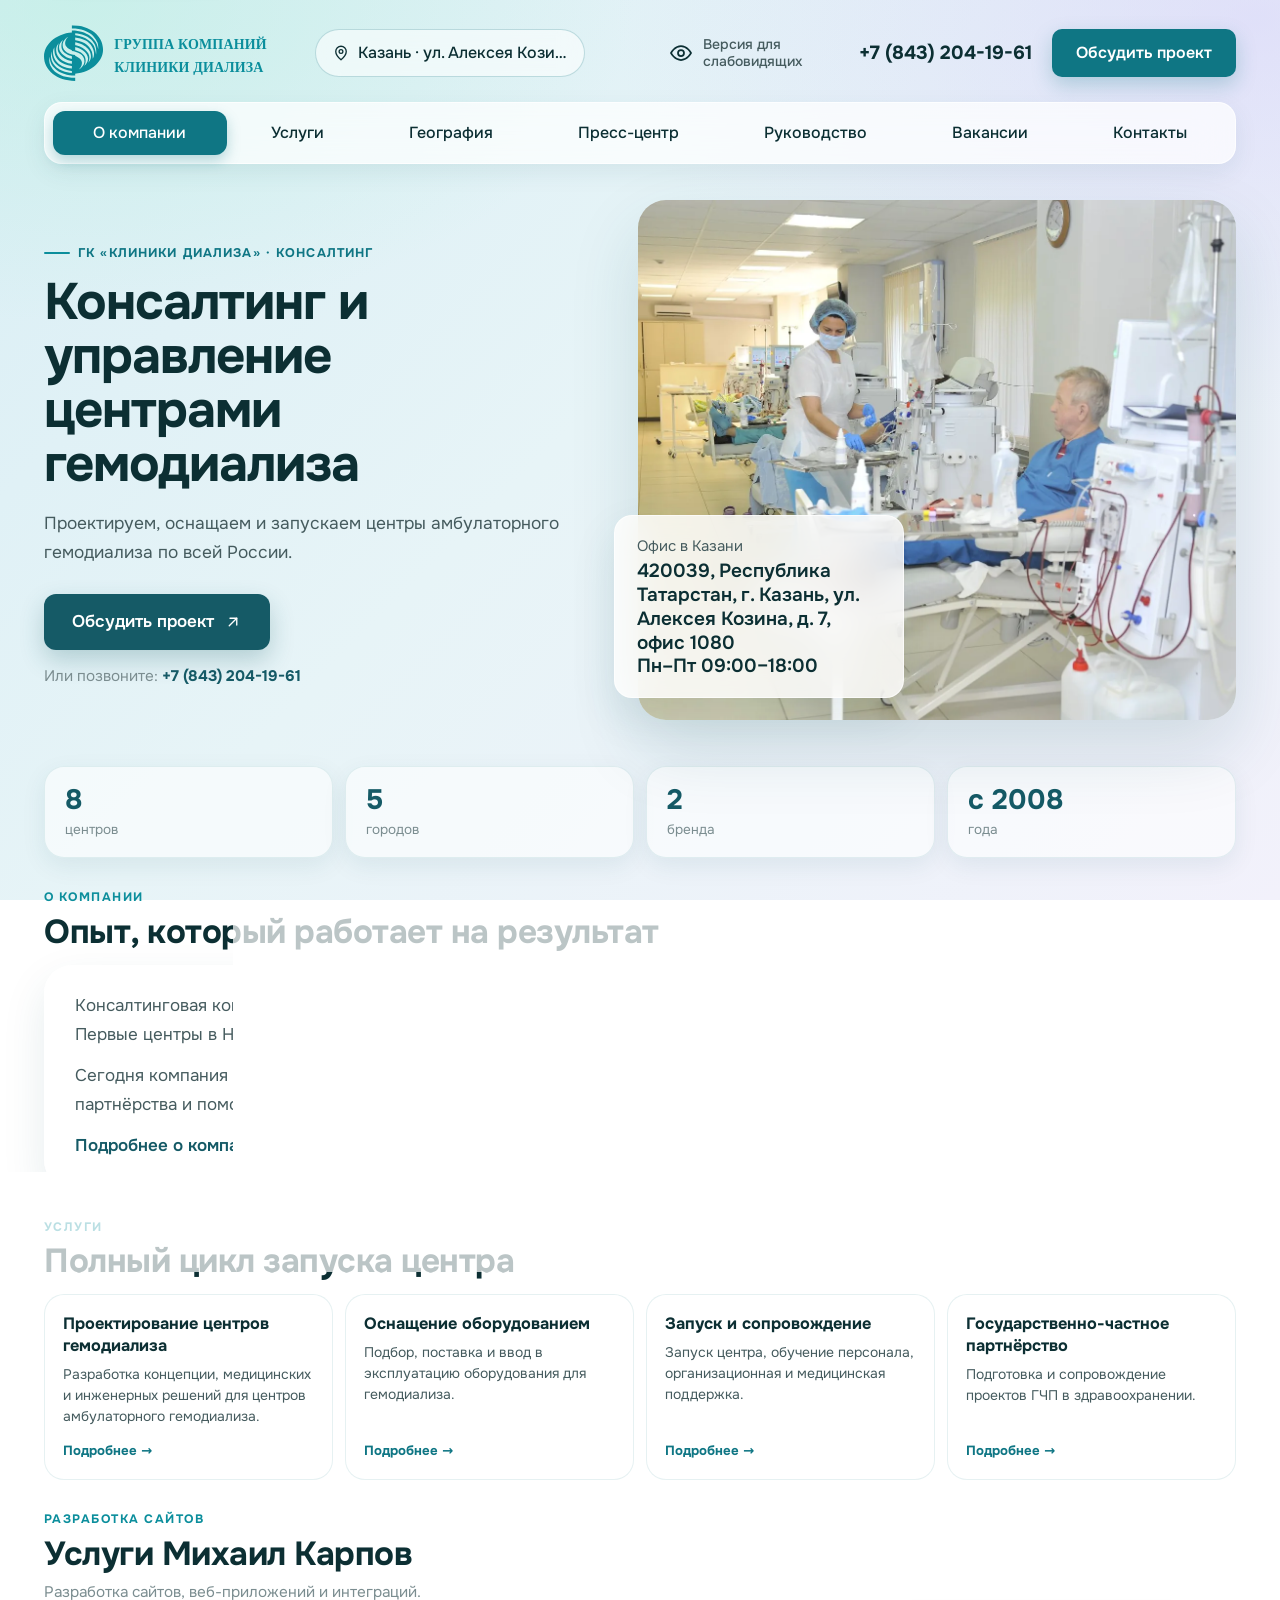
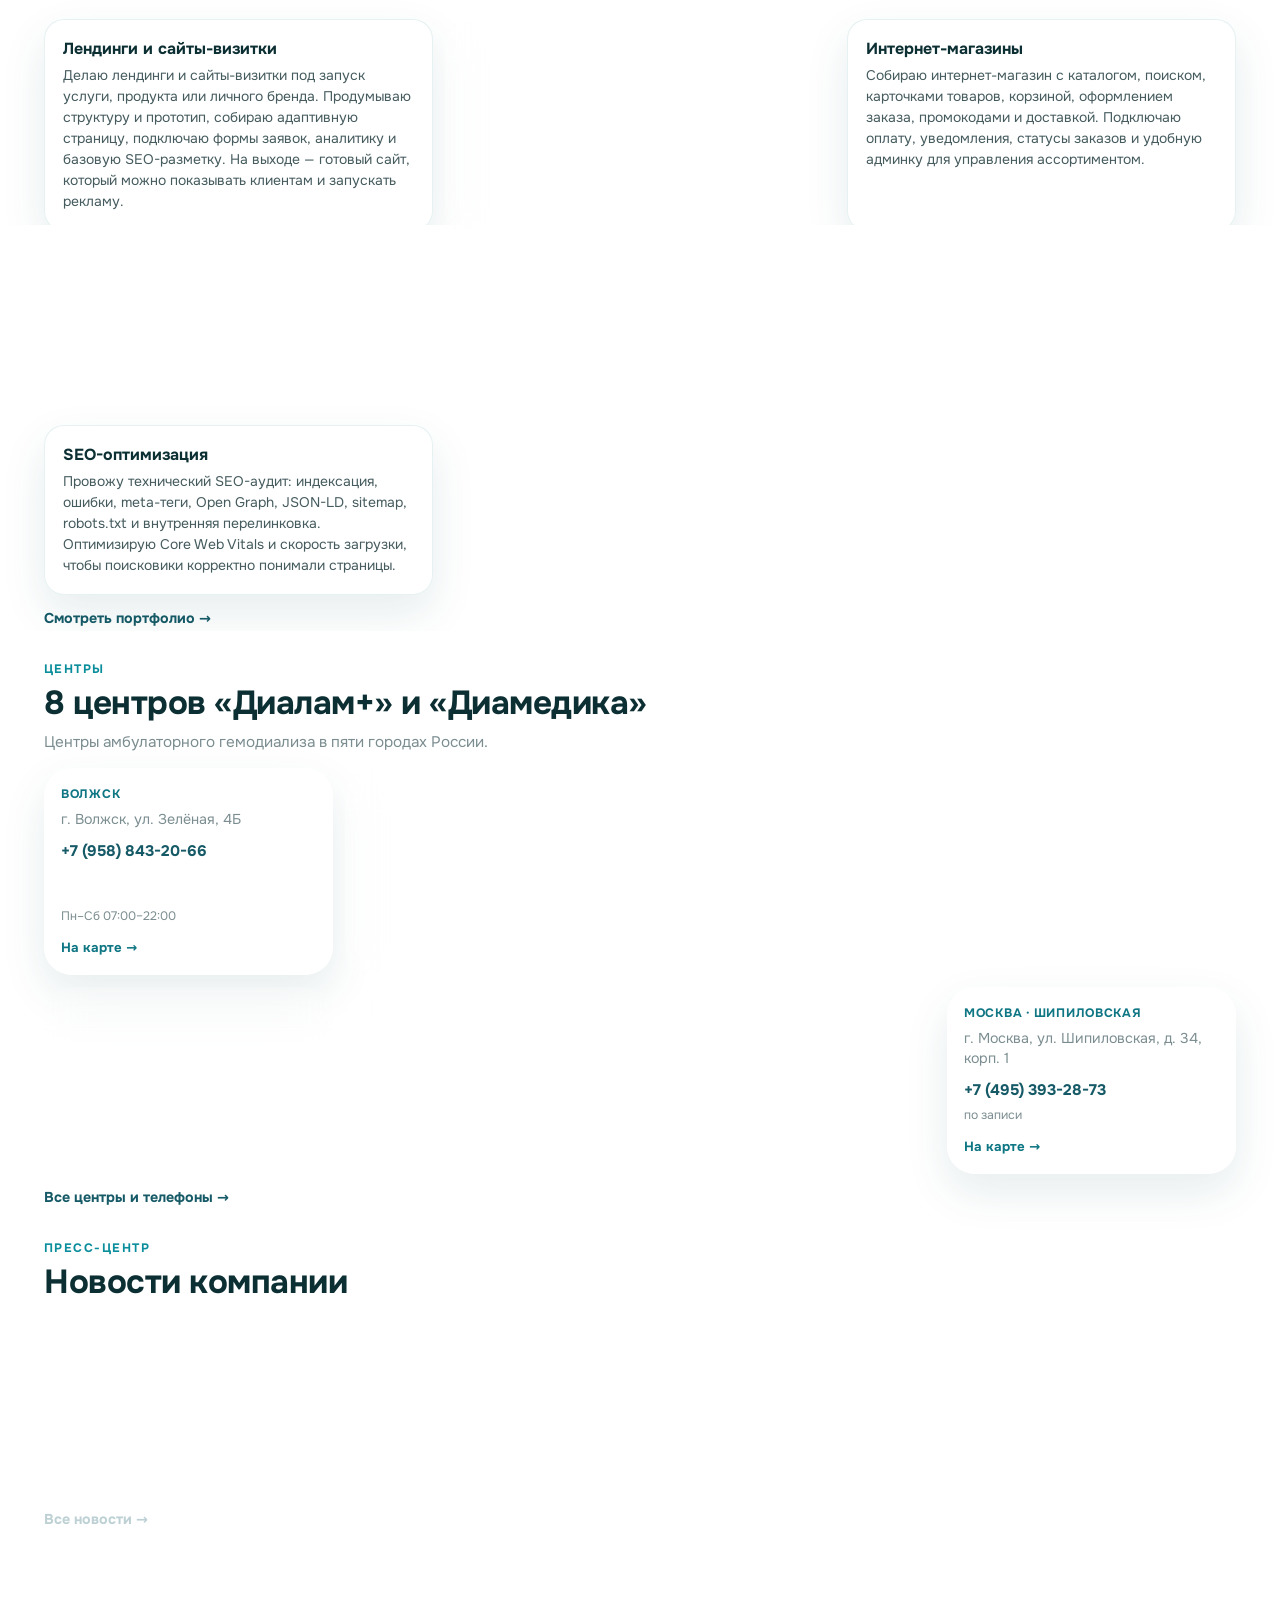
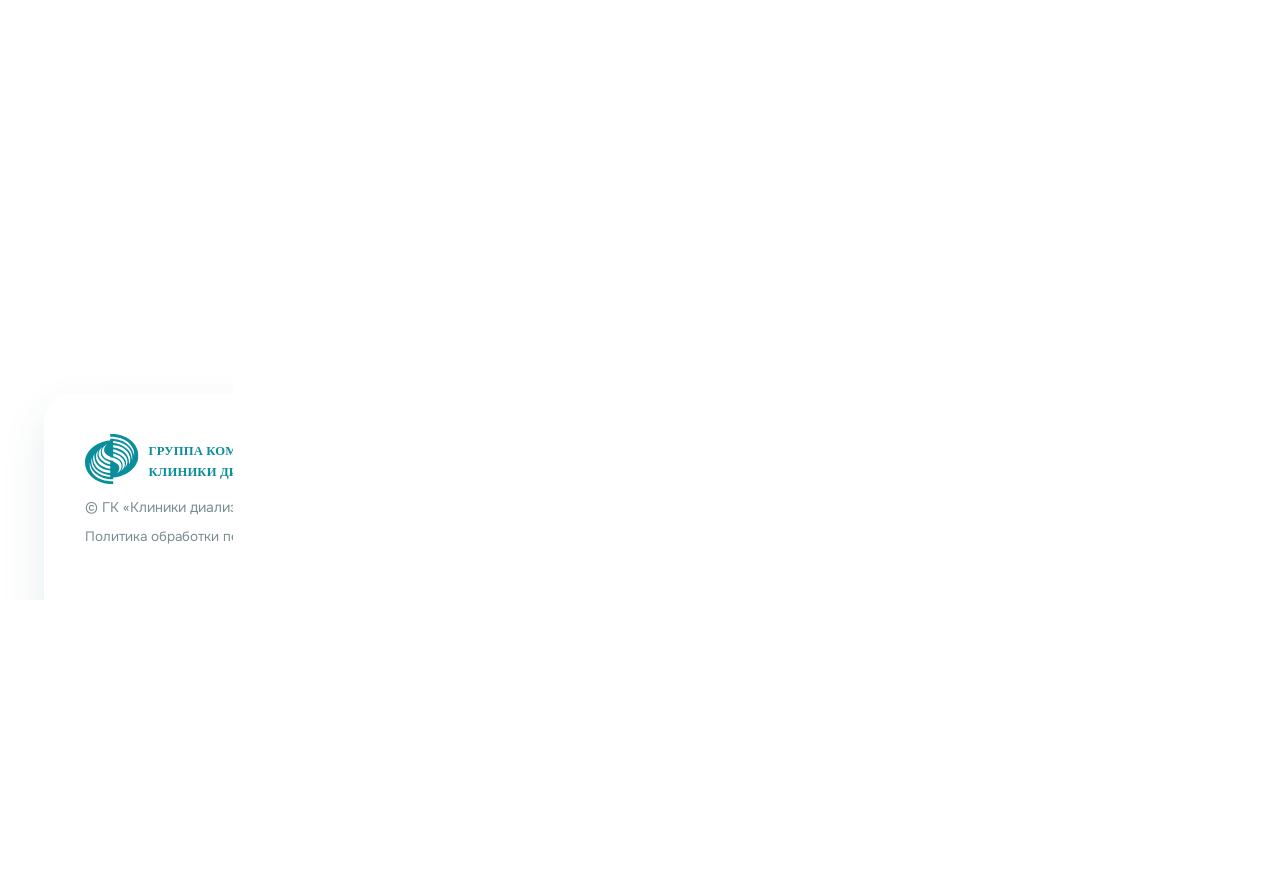
==== commit d9ba09fa: "perf: WebP hero image" ====
--- a/index.html
+++ b/index.html
@@ -13,7 +13,7 @@
       </div>
       <nav class="main-nav" id="main-nav" aria-label="Основная навигация"><ul class="nav-list"><li class="nav-item"><a href="index.html" class="nav-link is-active">О компании</a></li><li class="nav-item"><a href="uslugi.html" class="nav-link">Услуги</a></li><li class="nav-item"><a href="geografiya.html" class="nav-link">География</a></li><li class="nav-item"><a href="press.html" class="nav-link">Пресс-центр</a></li><li class="nav-item"><a href="rukovodstvo.html" class="nav-link">Руководство</a></li><li class="nav-item"><a href="vakansii.html" class="nav-link">Вакансии</a></li><li class="nav-item"><a href="kontakty.html" class="nav-link">Контакты</a></li></ul><div class="mobile-nav-extras"><div class="mobile-city-info"><svg class="icon icon--pin" width="24" height="24" viewBox="0 0 24 24" fill="none" stroke="currentColor" stroke-width="1.75" stroke-linecap="round" stroke-linejoin="round" aria-hidden="true"><path d="M12 21s-7-5.75-7-11a7 7 0 1 1 14 0c0 5.25-7 11-7 11z"></path><circle cx="12" cy="10" r="2.5"></circle></svg><span>Казань · ул. Алексея Козина, 7</span></div><div class="mobile-tools-row"><button type="button" class="a11y-toggle a11y-toggle--mobile" aria-pressed="false"><svg class="icon icon--eye" width="24" height="24" viewBox="0 0 24 24" fill="none" stroke="currentColor" stroke-width="1.75" stroke-linecap="round" stroke-linejoin="round" aria-hidden="true"><path d="M2 12s3.6-7 10-7 10 7 10 7-3.6 7-10 7-10-7-10-7Z"></path><circle cx="12" cy="12" r="3"></circle></svg><span class="a11y-toggle__label">Версия для слабовидящих</span></button></div><a href="kontakty.html#form" class="btn btn--primary mobile-cta">Обсудить проект</a></div></nav>
     </div>
-  </header><main id="main-content" class="site-main"><div class="container"><section class="hero"><div class="hero-content"><span class="consult-kicker">ГК «Клиники диализа» · консалтинг</span><h1 class="hero-title">Консалтинг и управление центрами гемодиализа</h1><p class="hero-lead">Проектируем, оснащаем и запускаем центры амбулаторного гемодиализа по всей России.</p><div class="hero-actions"><a href="kontakty.html#form" class="btn btn--dark hero-btn"><span>Обсудить проект</span><svg class="icon icon--arrow-up-right" width="24" height="24" viewBox="0 0 24 24" fill="none" stroke="currentColor" stroke-width="1.8" stroke-linecap="round" stroke-linejoin="round" aria-hidden="true"><path d="M7 17 17 7"></path><path d="M8 7h9v9"></path></svg></a></div><div class="hero-note">Или позвоните: <a href="tel:+78432041961">+7 (843) 204-19-61</a></div></div><div class="hero-media"><div class="hero-photo-wrap"><img src="assets/img/hero.jpg" width="1600" height="1065" alt="Эксперты консалтинговой компании «Клиники диализа»" class="hero-photo" loading="eager" fetchpriority="high"></div><div class="hours-card glass-card"><p class="hours-card__label">Офис в Казани</p><p class="hours-card__days">420039, Республика Татарстан, г. Казань, ул. Алексея Козина, д. 7, офис 1080</p><p class="hours-card__time">Пн–Пт 09:00–18:00</p></div></div></section><div class="stats-row"><div class="stat-item"><strong>8</strong><span>центров</span></div><div class="stat-item"><strong>5</strong><span>городов</span></div><div class="stat-item"><strong>2</strong><span>бренда</span></div><div class="stat-item"><strong>с 2008</strong><span>года</span></div></div>
+  </header><main id="main-content" class="site-main"><div class="container"><section class="hero"><div class="hero-content"><span class="consult-kicker">ГК «Клиники диализа» · консалтинг</span><h1 class="hero-title">Консалтинг и управление центрами гемодиализа</h1><p class="hero-lead">Проектируем, оснащаем и запускаем центры амбулаторного гемодиализа по всей России.</p><div class="hero-actions"><a href="kontakty.html#form" class="btn btn--dark hero-btn"><span>Обсудить проект</span><svg class="icon icon--arrow-up-right" width="24" height="24" viewBox="0 0 24 24" fill="none" stroke="currentColor" stroke-width="1.8" stroke-linecap="round" stroke-linejoin="round" aria-hidden="true"><path d="M7 17 17 7"></path><path d="M8 7h9v9"></path></svg></a></div><div class="hero-note">Или позвоните: <a href="tel:+78432041961">+7 (843) 204-19-61</a></div></div><div class="hero-media"><div class="hero-photo-wrap"><img src="assets/img/hero.webp" width="1600" height="1065" alt="Эксперты консалтинговой компании «Клиники диализа»" class="hero-photo" loading="eager" fetchpriority="high" decoding="async" onerror="this.onerror=null;this.src='assets/img/hero.jpg'"></div><div class="hours-card glass-card"><p class="hours-card__label">Офис в Казани</p><p class="hours-card__days">420039, Республика Татарстан, г. Казань, ул. Алексея Козина, д. 7, офис 1080</p><p class="hours-card__time">Пн–Пт 09:00–18:00</p></div></div></section><div class="stats-row"><div class="stat-item"><strong>8</strong><span>центров</span></div><div class="stat-item"><strong>5</strong><span>городов</span></div><div class="stat-item"><strong>2</strong><span>бренда</span></div><div class="stat-item"><strong>с 2008</strong><span>года</span></div></div>
 <section class="home-section" id="about"><div class="section-heading"><p class="eyebrow">О КОМПАНИИ</p><h2 class="section-title">Опыт, который работает на результат</h2></div><div class="content-card glass-card"><p>Консалтинговая компания «Клиники диализа» обеспечивает стабильную работу центров амбулаторного гемодиализа по всей России. Первые центры в Нижнекамске и Бугульме открылись в 2008 году.</p><p>Сегодня компания проектирует, оснащает и запускает специализированные центры, сопровождает проекты государственно-частного партнёрства и помогает медицинским организациям выстраивать устойчивую операционную модель.</p><p><a href="about.html">Подробнее о компании →</a></p></div></section>
 <section class="home-section"><div class="section-heading"><p class="eyebrow">УСЛУГИ</p><h2 class="section-title">Полный цикл запуска центра</h2></div><div class="service-grid"><article class="service-card"><h3>Проектирование центров гемодиализа</h3><p>Разработка концепции, медицинских и инженерных решений для центров амбулаторного гемодиализа.</p><a href="uslugi.html">Подробнее →</a></article><article class="service-card"><h3>Оснащение оборудованием</h3><p>Подбор, поставка и ввод в эксплуатацию оборудования для гемодиализа.</p><a href="uslugi.html">Подробнее →</a></article><article class="service-card"><h3>Запуск и сопровождение</h3><p>Запуск центра, обучение персонала, организационная и медицинская поддержка.</p><a href="uslugi.html">Подробнее →</a></article><article class="service-card"><h3>Государственно-частное партнёрство</h3><p>Подготовка и сопровождение проектов ГЧП в здравоохранении.</p><a href="uslugi.html">Подробнее →</a></article></div></section>
 <section class="home-section" id="developer"><div class="section-heading"><p class="eyebrow">РАЗРАБОТКА САЙТОВ</p><h2 class="section-title">Услуги Михаил Карпов</h2></div><p class="section-sub">Разработка сайтов, веб-приложений и интеграций.</p><div class="dev-grid"><article class="dev-card glass-card"><h3>Лендинги и сайты-визитки</h3><p>Делаю лендинги и сайты-визитки под запуск услуги, продукта или личного бренда. Продумываю структуру и прототип, собираю адаптивную страницу, подключаю формы заявок, аналитику и базовую SEO-разметку. На выходе — готовый сайт, который можно показывать клиентам и запускать рекламу.</p></article><article class="dev-card glass-card"><h3>Веб-приложения (SPA)</h3><p>Проектирую и разрабатываю SPA на Vue 3 или React: архитектура, роутинг, управление состоянием, авторизация, роли, личный кабинет, таблицы, фильтры и работа с REST/GraphQL. Пишу на TypeScript, оставляю понятную документацию и передаю код, который можно развивать.</p></article><article class="dev-card glass-card"><h3>Интернет-магазины</h3><p>Собираю интернет-магазин с каталогом, поиском, карточками товаров, корзиной, оформлением заказа, промокодами и доставкой. Подключаю оплату, уведомления, статусы заказов и удобную админку для управления ассортиментом.</p></article><article class="dev-card glass-card"><h3>Доработка и поддержка проектов</h3><p>Беру в работу существующий сайт или приложение: провожу аудит кода, нахожу причины ошибок, исправляю баги, обновляю зависимости и добавляю новые функции. Могу взять проект на регулярную поддержку и вести документацию.</p></article><article class="dev-card glass-card"><h3>Адаптивная вёрстка</h3><p>Верстаю по макетам Figma с точностью до пикселя: мобильные, планшетные и десктопные состояния, семантика, доступность, аккуратные hover/focus-состояния. Проверяю в современных браузерах и на реальных экранах.</p></article><article class="dev-card glass-card"><h3>Интеграция с API / CRM</h3><p>Подключаю к сайту платежи, CRM, карты, доставку, уведомления и внутренние API. Настраиваю REST/GraphQL, авторизацию по токенам, webhooks, ретраи и логирование ошибок, чтобы обмен данными работал автоматически.</p></article><article class="dev-card glass-card"><h3>SEO-оптимизация</h3><p>Провожу технический SEO-аудит: индексация, ошибки, meta-теги, Open Graph, JSON-LD, sitemap, robots.txt и внутренняя перелинковка. Оптимизирую Core Web Vitals и скорость загрузки, чтобы поисковики корректно понимали страницы.</p></article></div><p class="section-more"><a href="https://karpovai9696-spec.github.io/portfolio-website/" target="_blank" rel="noopener noreferrer">Смотреть портфолио →</a></p></section>
--- a/css/consulting.css
+++ b/css/consulting.css
@@ -1,5 +1,8 @@
 /* Консалтинговая компания — стиль Диалам+/Диамедика */
-.brand-logo{height:46px;width:auto}
+.brand-logo{height:62px;width:auto}
+.footer-logo{height:56px;width:auto}
+@media(max-width:900px){.brand-logo{height:54px}}
+@media(max-width:600px){.brand-logo{height:48px}.footer-logo{height:46px}}
 .header-nav .is-active{color:var(--teal-800)}
 .header-nav .is-active::after{content:"";display:block;height:2px;margin-top:5px;border-radius:2px;background:var(--teal-600)}
 .city-select{max-width:270px}
@@ -84,10 +87,10 @@
 .form-alert{color:var(--danger);background:rgba(192,57,43,.08)}
 .form-success{color:#1d6b36;background:rgba(40,164,77,.1)}
 .footer-emblem{display:none}
-.footer-logo{height:42px;width:auto}
+.footer-logo{height:56px;width:auto}
 .error-page{padding:40px 28px;text-align:center;max-width:650px;margin:40px auto}
 .error-page .page-title{margin-bottom:8px}
 .page-lead{max-width:760px;margin:0 0 18px;color:var(--text);font-size:1rem;line-height:1.65}
 @media(max-width:1050px){.service-grid{grid-template-columns:repeat(2,minmax(0,1fr))}.geo-grid{grid-template-columns:repeat(3,minmax(0,1fr))}.center-grid{grid-template-columns:repeat(2,minmax(0,1fr))}.form-card{grid-template-columns:1fr}}
 @media(max-width:900px){.stats-row{grid-template-columns:1fr 1fr}.news-list,.vacancy-grid,.staff-grid,.dev-grid{grid-template-columns:1fr}.center-grid{grid-template-columns:repeat(2,minmax(0,1fr))}.geo-grid{grid-template-columns:1fr 1fr}}
-@media(max-width:600px){.service-grid,.geo-grid{grid-template-columns:1fr}.form-card{padding:20px 16px}.simple-form{grid-template-columns:1fr}.stats-row{grid-template-columns:1fr 1fr}.center-grid{grid-template-columns:1fr}.city-select{display:none}}
+@media(max-width:600px){.service-grid,.geo-grid{grid-template-columns:1fr}.form-card{padding:20px 16px}.simple-form{grid-template-columns:1fr}.stats-row{grid-template-columns:1fr 1fr}.center-grid{grid-template-columns:1fr}.city-select{display:none}.footer-logo{height:46px}.header-phone{display:none}}
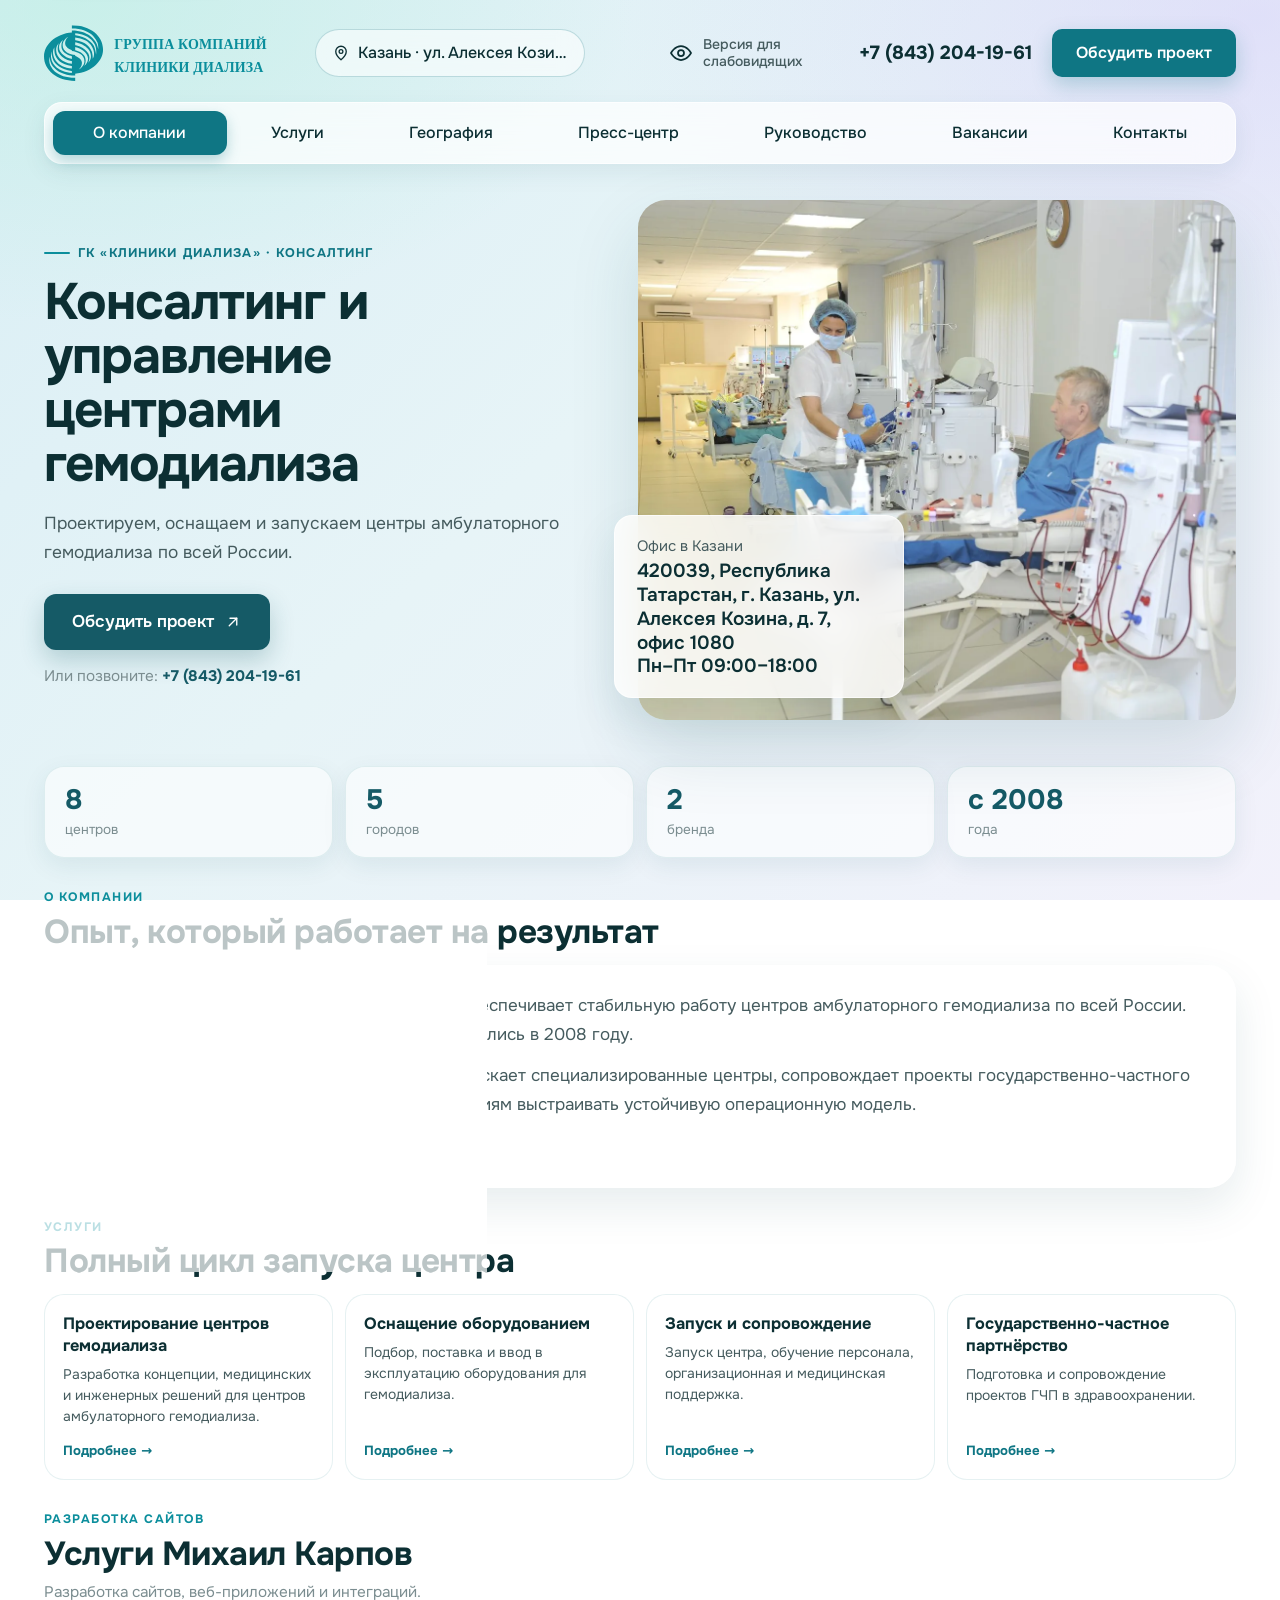
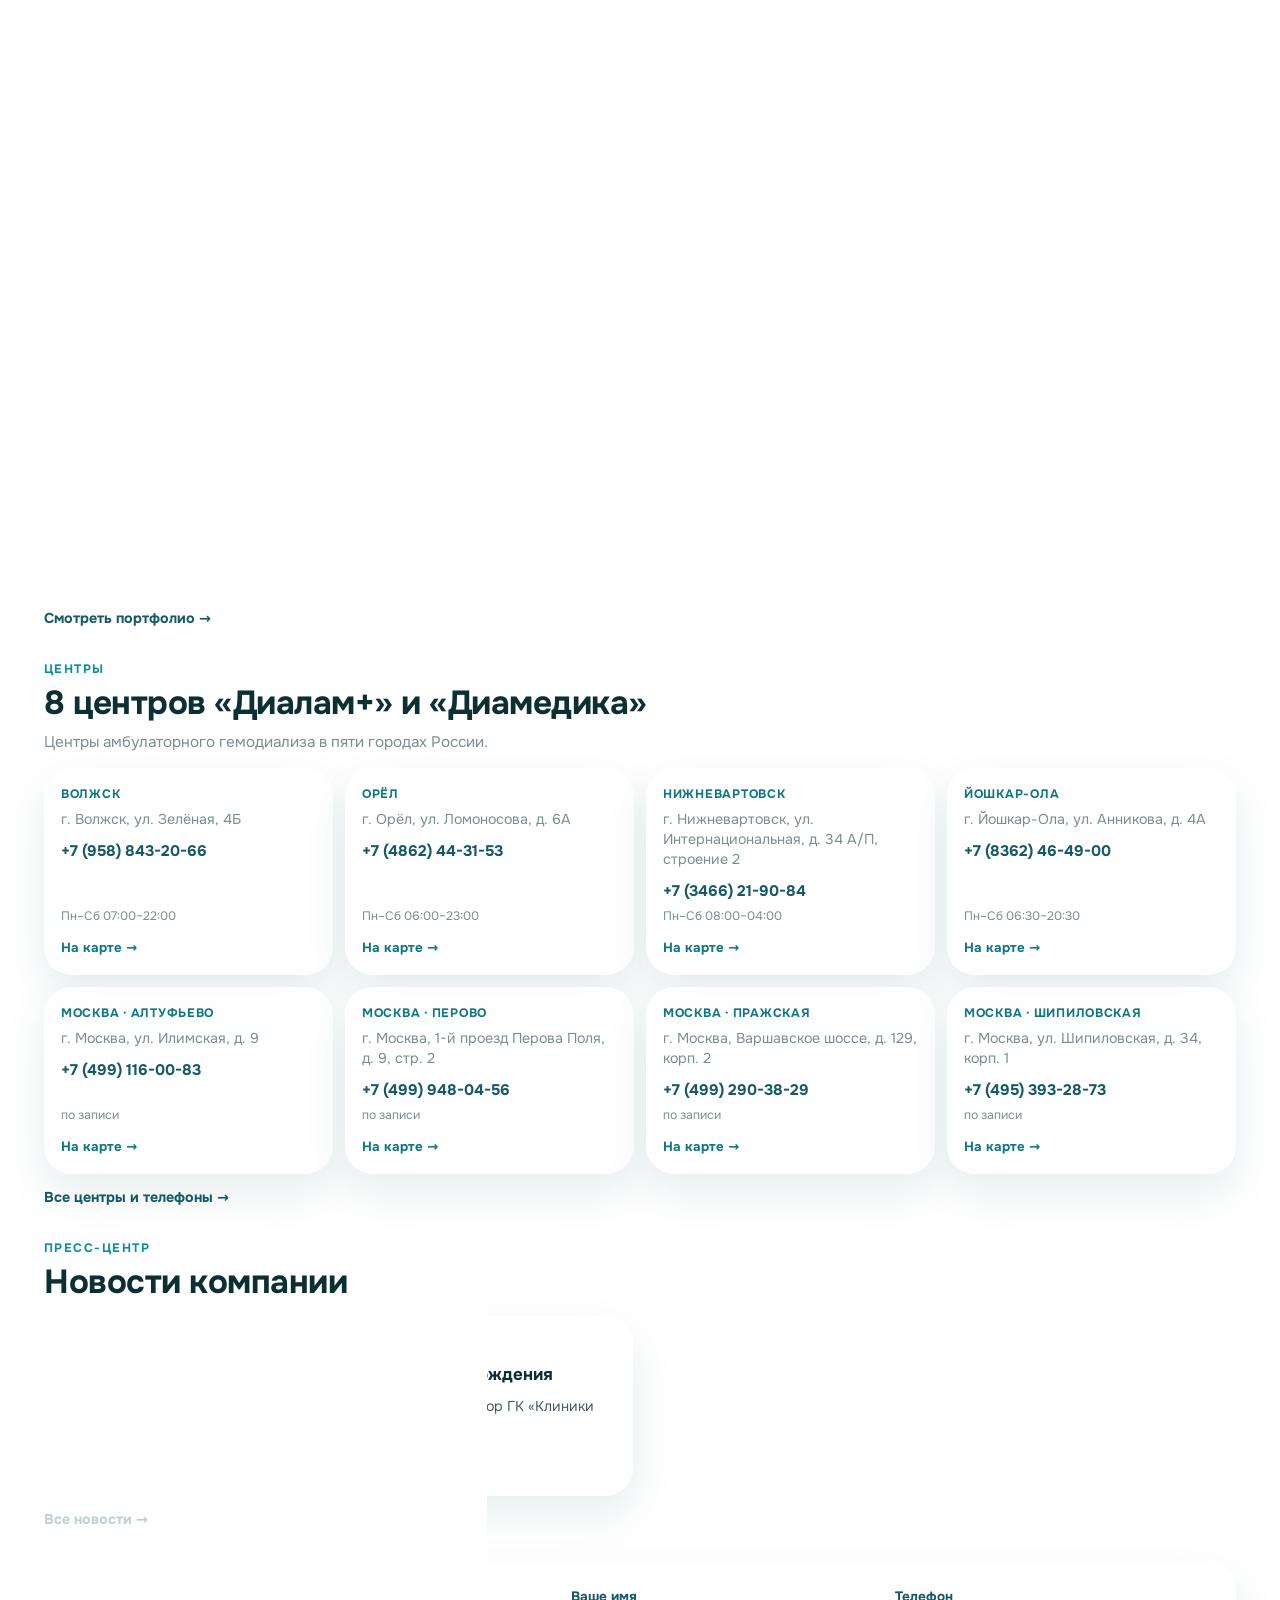
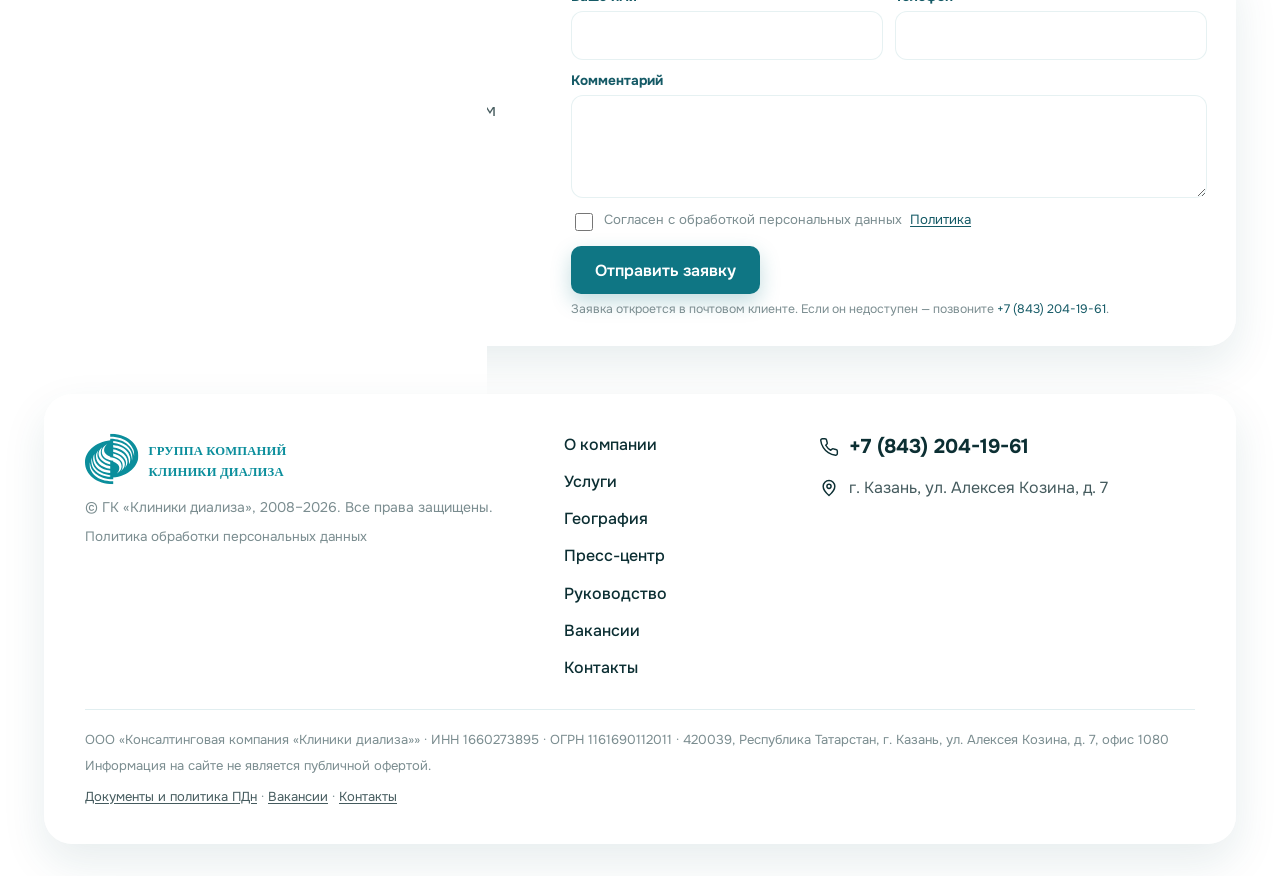
==== commit 539cd836: "perf: preload основного шрифта (LCP) - build_site.py: preload onest-cyrillic.woff2 в <head>; страниц" ====
--- a/index.html
+++ b/index.html
@@ -1,5 +1,5 @@
 <!DOCTYPE html>
-<html lang="ru"><head><meta charset="utf-8"><meta name="viewport" content="width=device-width, initial-scale=1"><title>ГК «Клиники диализа» — консалтинг и управление центрами гемодиализа</title><meta name="description" content="Консалтинговая компания «Клиники диализа»: проектирование, оборудование и запуск центров амбулаторного гемодиализа в России."><link rel="icon" href="assets/img/favicon.ico"><link rel="stylesheet" href="css/base.css"><link rel="stylesheet" href="css/home.css"><link rel="stylesheet" href="css/inner.css"><link rel="stylesheet" href="css/contacts.css"><link rel="stylesheet" href="css/legal-pages.css"><link rel="stylesheet" href="css/diamedika.css"><link rel="stylesheet" href="css/consulting.css"><link rel="canonical" href="https://karpovai9696-spec.github.io/consulting-site-v2/"><meta name="robots" content="index,follow,max-image-preview:large"><meta property="og:type" content="website"><meta property="og:site_name" content="ГК «Клиники диализа»"><meta property="og:title" content="ГК «Клиники диализа» — консалтинг и управление центрами гемодиализа"><meta property="og:description" content="Консалтинговая компания «Клиники диализа»: проектирование, оборудование и запуск центров амбулаторного гемодиализа в России."><meta property="og:url" content="https://karpovai9696-spec.github.io/consulting-site-v2/"><meta property="og:locale" content="ru_RU"><script type="application/ld+json">{"@context": "https://schema.org", "@type": "Organization", "name": "ГК «Клиники диализа»", "url": "https://karpovai9696-spec.github.io/consulting-site-v2/", "telephone": "+7 (843) 204-19-61", "email": "uk.klinika@mail.ru", "address": {"@type": "PostalAddress", "streetAddress": "420039, Республика Татарстан, г. Казань, ул. Алексея Козина, д. 7, офис 1080", "addressCountry": "RU"}}</script></head><body><a href="#main-content" class="skip-link">Перейти к содержанию</a>  <header class="site-header">
+<html lang="ru"><head><meta charset="utf-8"><meta name="viewport" content="width=device-width, initial-scale=1"><link rel="preload" as="font" type="font/woff2" href="assets/fonts/onest-cyrillic.woff2" crossorigin><title>ГК «Клиники диализа» — консалтинг и управление центрами гемодиализа</title><meta name="description" content="Консалтинговая компания «Клиники диализа»: проектирование, оборудование и запуск центров амбулаторного гемодиализа в России."><link rel="icon" href="assets/img/favicon.ico"><link rel="stylesheet" href="css/base.css"><link rel="stylesheet" href="css/home.css"><link rel="stylesheet" href="css/inner.css"><link rel="stylesheet" href="css/contacts.css"><link rel="stylesheet" href="css/legal-pages.css"><link rel="stylesheet" href="css/diamedika.css"><link rel="stylesheet" href="css/consulting.css"><link rel="canonical" href="https://karpovai9696-spec.github.io/consulting-site-v2/"><meta name="robots" content="index,follow,max-image-preview:large"><meta property="og:type" content="website"><meta property="og:site_name" content="ГК «Клиники диализа»"><meta property="og:title" content="ГК «Клиники диализа» — консалтинг и управление центрами гемодиализа"><meta property="og:description" content="Консалтинговая компания «Клиники диализа»: проектирование, оборудование и запуск центров амбулаторного гемодиализа в России."><meta property="og:url" content="https://karpovai9696-spec.github.io/consulting-site-v2/"><meta property="og:locale" content="ru_RU"><script type="application/ld+json">{"@context": "https://schema.org", "@type": "Organization", "name": "ГК «Клиники диализа»", "url": "https://karpovai9696-spec.github.io/consulting-site-v2/", "telephone": "+7 (843) 204-19-61", "email": "uk.klinika@mail.ru", "address": {"@type": "PostalAddress", "streetAddress": "420039, Республика Татарстан, г. Казань, ул. Алексея Козина, д. 7, офис 1080", "addressCountry": "RU"}}</script></head><body><a href="#main-content" class="skip-link">Перейти к содержанию</a>  <header class="site-header">
     <div class="container">
       <div class="header-top">
         <a href="index.html" class="brand" aria-label="ГК «Клиники диализа» — на главную"><img src="assets/img/logo.svg" width="900" height="222" alt="ГК «Клиники диализа»" class="brand-logo"></a>
